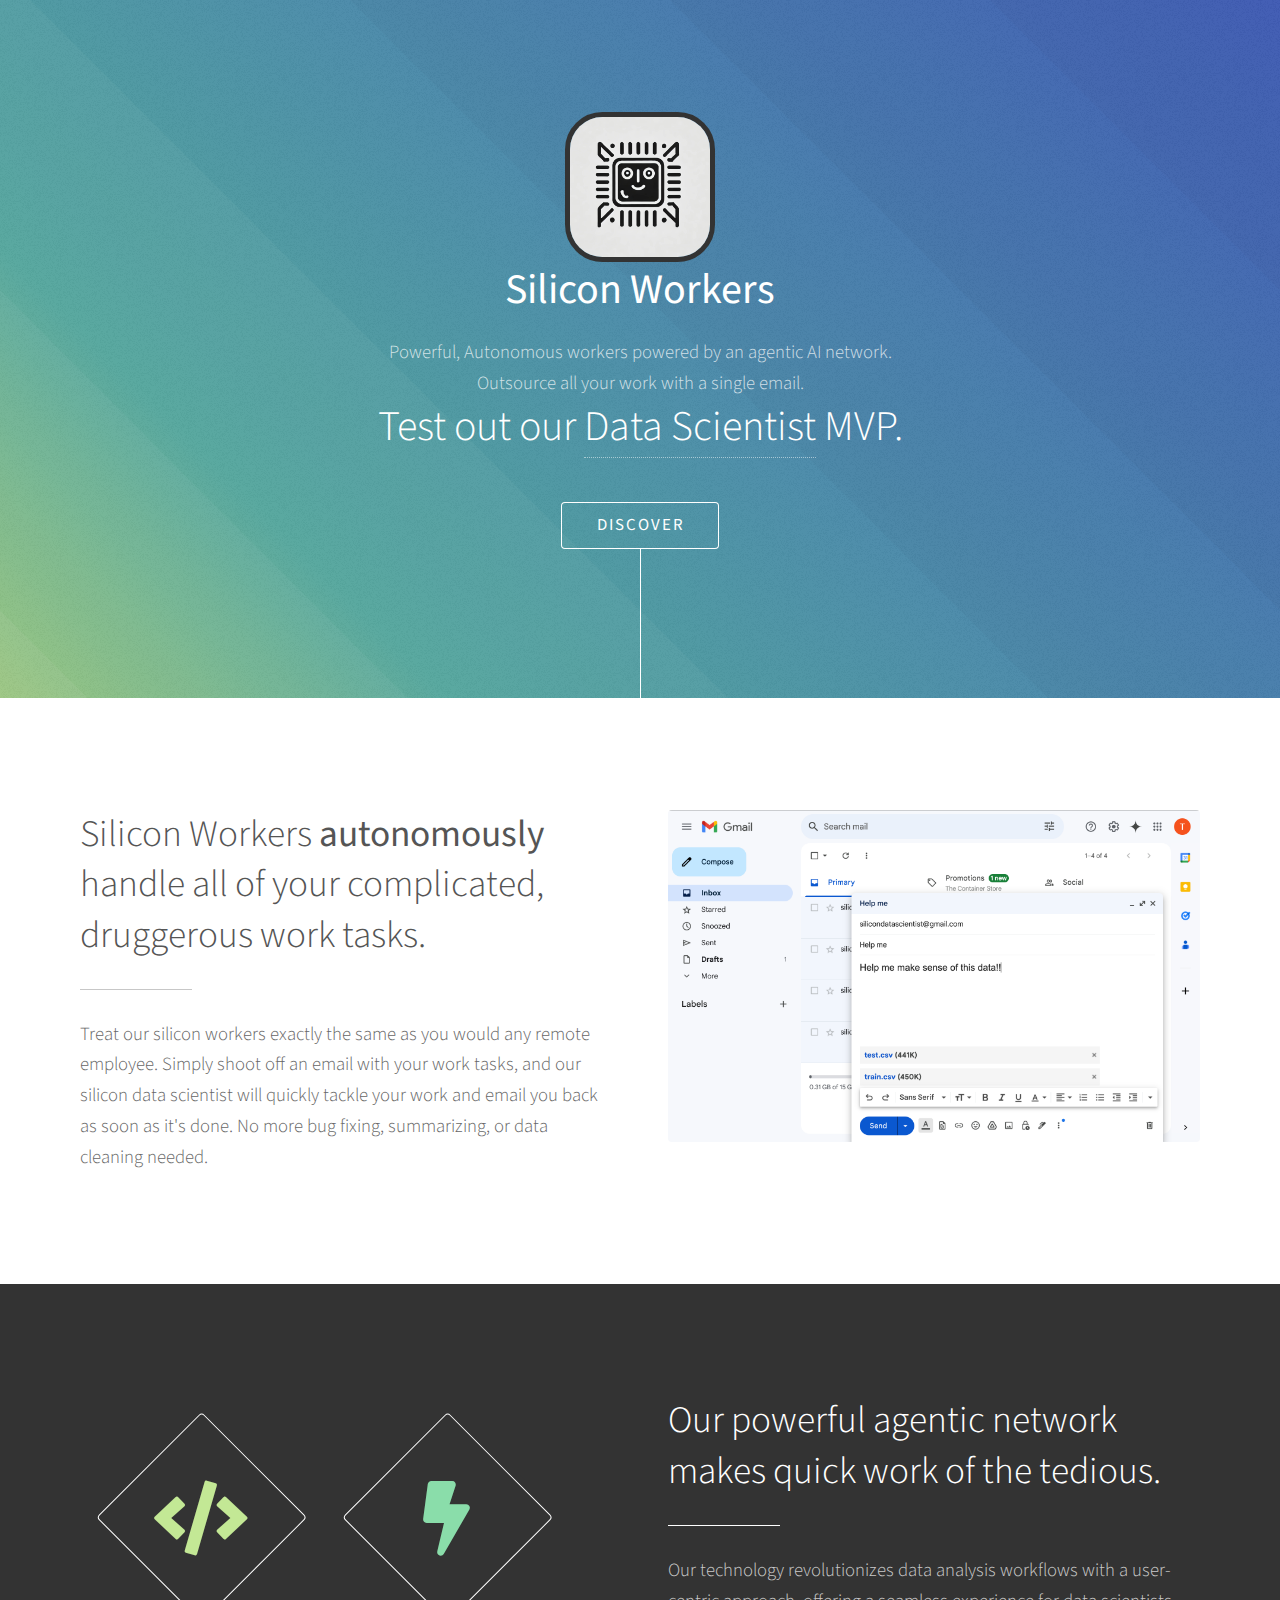
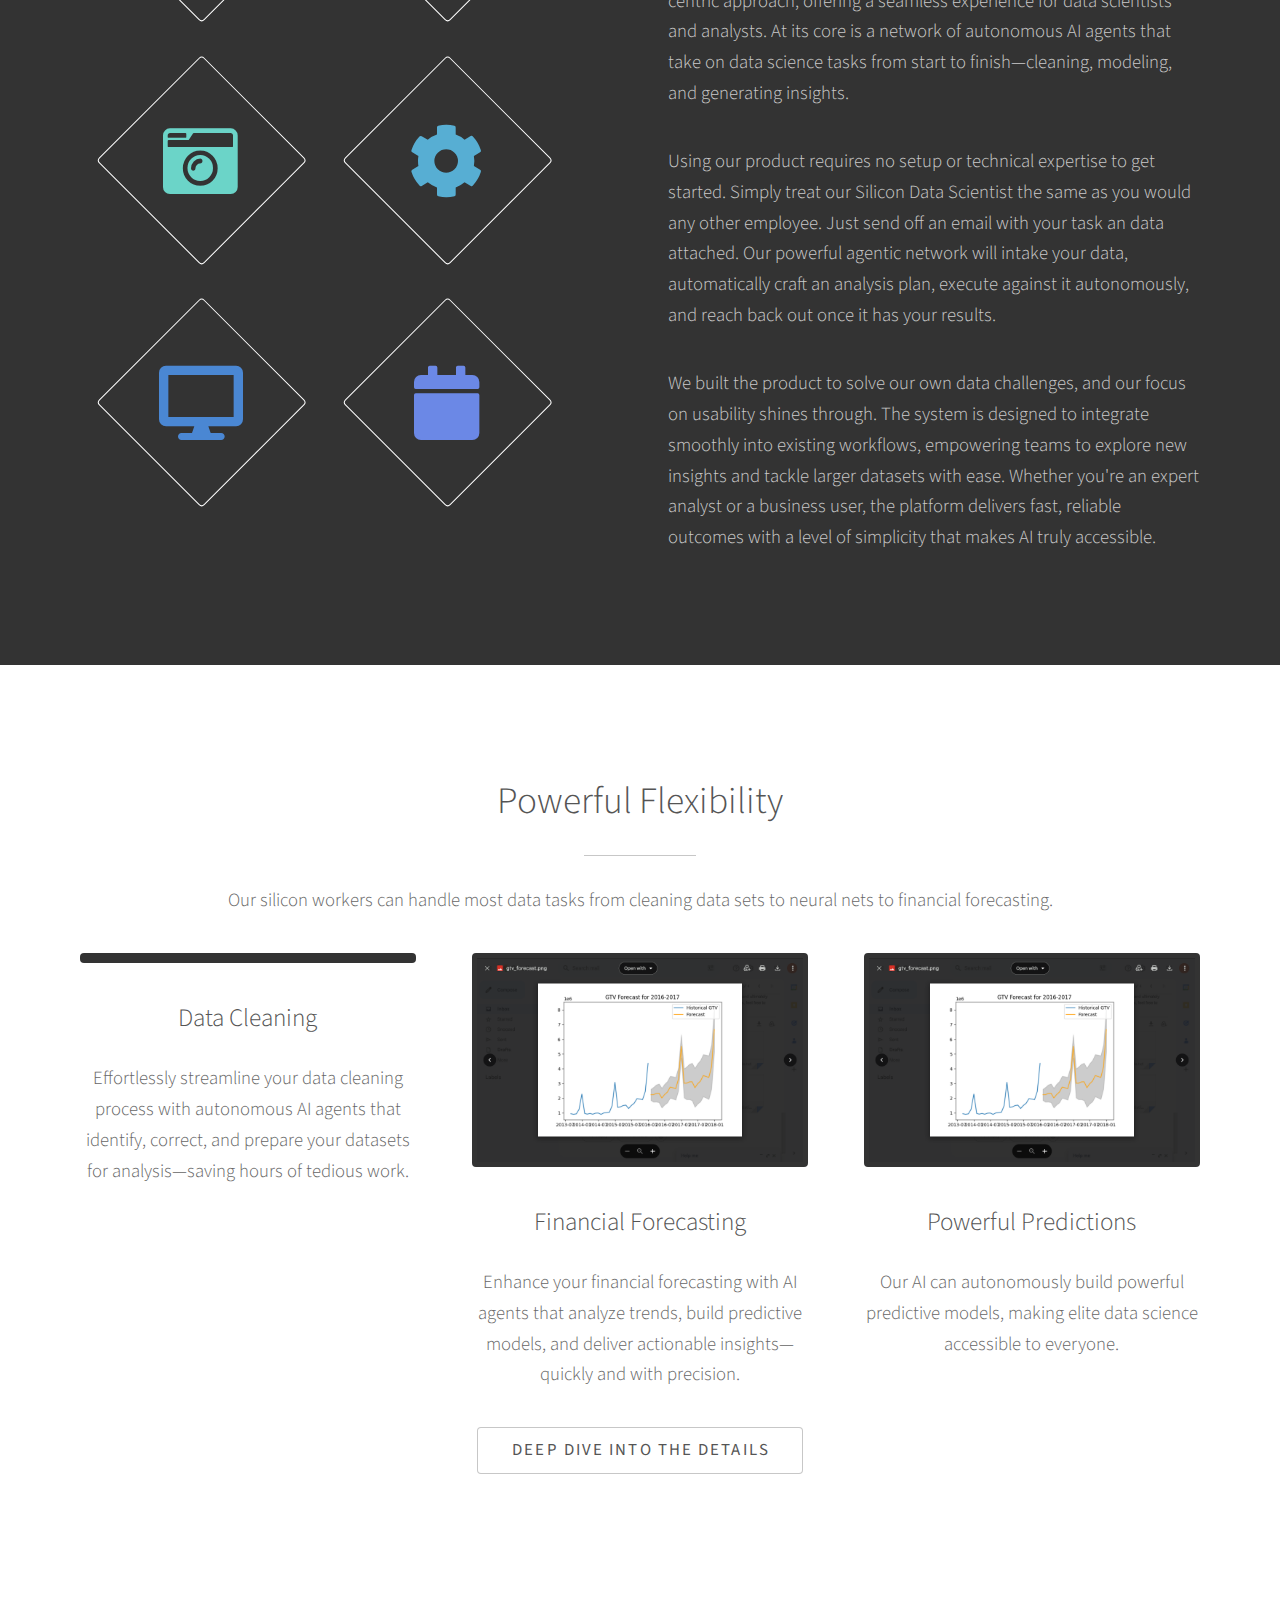
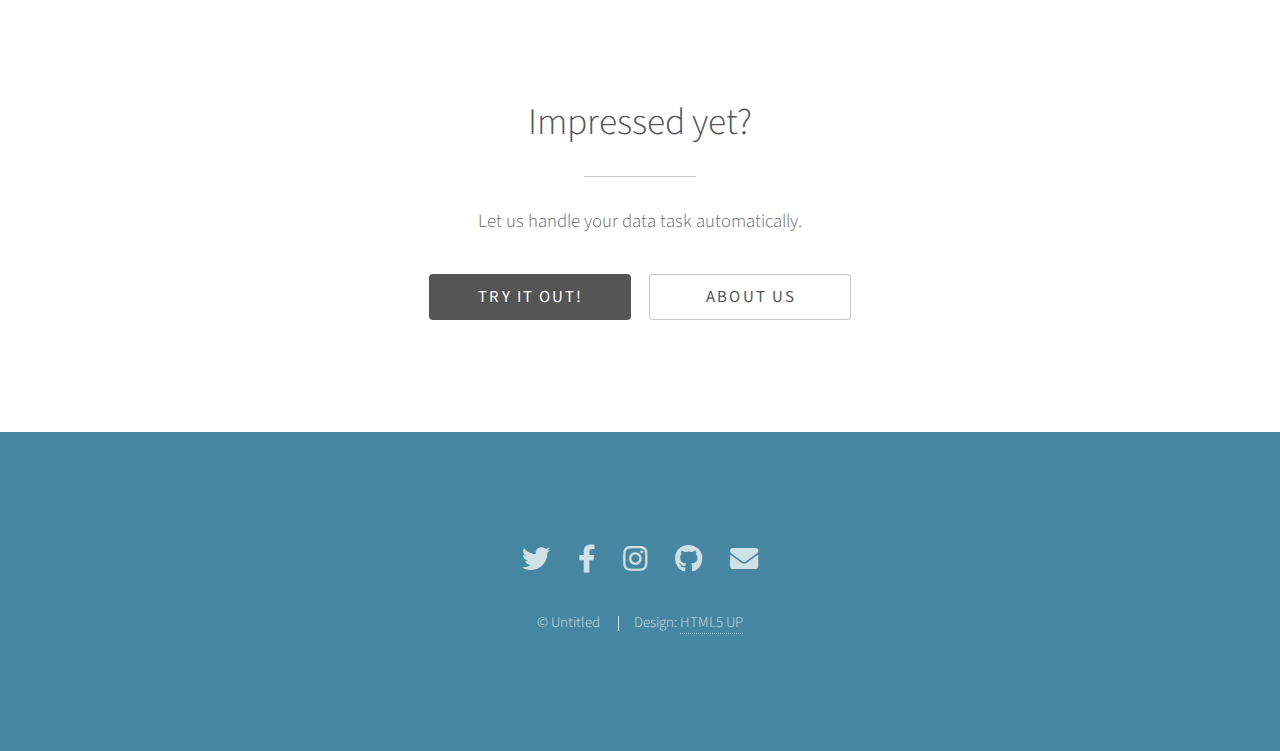
==== index.html @ 419ccebd "Updated Site" ====
<!DOCTYPE html>
<!--
	Photon by HTML5 UP
	html5up.net | @ajlkn
	Free for personal and commercial use under the CCA 3.0 license (html5up.net/license)
-->
<html>
  <head>
    <title>Silicon Workers</title>
    <meta charset="utf-8" />
    <meta
      name="viewport"
      content="width=device-width, initial-scale=1, user-scalable=no"
    />
    <link rel="stylesheet" href="assets/css/main.css" />
    <noscript
      ><link rel="stylesheet" href="assets/css/noscript.css"
    /></noscript>
    <style>
      /* Add a squarcle style */
      .squarcle {
        width: 150px; /* Adjust size as needed */
        height: 150px; /* Ensure it's square */
        border-radius: 25%; /* Creates the squarcle effect */
        border: 5px solid #333; /* Add a border (color and size can be customized) */
        overflow: hidden; /* Ensures the image stays within the rounded corners */
        display: block;
        margin: 0 auto; /* Centers the image */
      }
      .blackborder {
        border-radius: 25%; /* Creates the squarcle effect */
        border: 5px solid #333; /* Add a border (color and size can be customized) */
        overflow: hidden; /* Ensures the image stays within the rounded corners */
        display: block;
        margin: 0 auto; /* Centers the image */
      }
    </style>
  </head>
  <body class="is-preload">
    <!-- Header -->
    <section id="header">
      <div class="inner">
        <img
          src="/images/logo.jpg"
          alt="Silicon Workers Logo"
          class="squarcle"
        />
        <h1><strong>Silicon Workers</strong><br /></h1>
        <p>
          Powerful, Autonomous workers powered by an agentic AI network.<br />
          Outsource all your work with a single email.
        </p>
        <h1>
          Test out our
          <a href="try_it.html">Data Scientist</a>
          MVP.
        </h1>
        <ul class="actions special">
          <li><a href="#one" class="button scrolly">Discover</a></li>
        </ul>
      </div>
    </section>

    <!-- One -->
    <section id="one" class="main style1">
      <div class="container">
        <div class="row gtr-150">
          <div class="col-6 col-12-medium">
            <header class="major">
              <h2>
                Silicon Workers <strong>autonomously</strong><br />
                handle all of your complicated, druggerous work tasks.
              </h2>
            </header>
            <p>
              Treat our silicon workers exactly the same as you would any remote
              employee. Simply shoot off an email with your work tasks, and our
              silicon data scientist will quickly tackle your work and email you
              back as soon as it's done. No more bug fixing, summarizing, or
              data cleaning needed.
            </p>
          </div>
          <div class="col-6 col-12-medium imp-medium">
            <span class="image fit"
              ><img
                src="images/email_example.png"
                alt="An example of an email being sent"
                class="bigsquarcle"
            /></span>
          </div>
        </div>
      </div>
    </section>

    <!-- Two -->
    <section id="two" class="main style2">
      <div class="container">
        <div class="row gtr-150">
          <div class="col-6 col-12-medium">
            <ul class="major-icons">
              <li><span class="icon solid style1 major fa-code"></span></li>
              <li><span class="icon solid style2 major fa-bolt"></span></li>
              <li>
                <span class="icon solid style3 major fa-camera-retro"></span>
              </li>
              <li><span class="icon solid style4 major fa-cog"></span></li>
              <li><span class="icon solid style5 major fa-desktop"></span></li>
              <li><span class="icon solid style6 major fa-calendar"></span></li>
            </ul>
          </div>
          <div class="col-6 col-12-medium">
            <header class="major">
              <h2>
                Our powerful agentic network<br />
                makes quick work of the tedious.
              </h2>
            </header>
            <p>
              Our technology revolutionizes data analysis workflows with a
              user-centric approach, offering a seamless experience for data
              scientists and analysts. At its core is a network of autonomous AI
              agents that take on data science tasks from start to
              finish—cleaning, modeling, and generating insights.
            </p>
            <p>
              Using our product requires no setup or technical expertise to get
              started. Simply treat our Silicon Data Scientist the same as you
              would any other employee. Just send off an email with your task an
              data attached. Our powerful agentic network will intake your data,
              automatically craft an analysis plan, execute against it
              autonomously, and reach back out once it has your results.
            </p>
            <p>
              We built the product to solve our own data challenges, and our
              focus on usability shines through. The system is designed to
              integrate smoothly into existing workflows, empowering teams to
              explore new insights and tackle larger datasets with ease. Whether
              you're an expert analyst or a business user, the platform delivers
              fast, reliable outcomes with a level of simplicity that makes AI
              truly accessible.
            </p>
          </div>
        </div>
      </div>
    </section>

    <!-- Three -->
    <section id="three" class="main style1 special">
      <div class="container">
        <header class="major">
          <h2>Powerful Flexibility</h2>
        </header>
        <p>
          Our silicon workers can handle most data tasks from cleaning data sets
          to neural nets to financial forecasting.
        </p>
        <div class="row gtr-150">
          <div class="col-4 col-12-medium">
            <span class="image fit"
              ><img
                src="images/data_cleaning_email.png"
                alt=""
                class="blackborder"
            /></span>
            <h3>Data Cleaning</h3>
            <p>
              Effortlessly streamline your data cleaning process with autonomous
              AI agents that identify, correct, and prepare your datasets for
              analysis—saving hours of tedious work.
            </p>
          </div>
          <div class="col-4 col-12-medium">
            <span class="image fit"
              ><img src="images/forecasting.png" alt="" class="blackborder"
            /></span>
            <h3>Financial Forecasting</h3>
            <p>
              Enhance your financial forecasting with AI agents that analyze
              trends, build predictive models, and deliver actionable
              insights—quickly and with precision.
            </p>
            <ul class="actions special">
              <li>
                <a href="kaggle_detail.html" class="button"
                  >Deep Dive Into the Details</a
                >
              </li>
            </ul>
          </div>
          <div class="col-4 col-12-medium">
            <span class="image fit"
              ><img src="images/forecasting.png" alt="" class="blackborder"
            /></span>
            <h3>Powerful Predictions</h3>
            <p>
              Our AI can autonomously build powerful predictive models, making
              elite data science accessible to everyone.
            </p>
          </div>
        </div>
      </div>
    </section>

    <!-- Four -->
    <section id="four" class="main style1 special">
      <div class="container">
        <header class="major">
          <h2>Impressed yet?</h2>
        </header>
        <p>Let us handle your data task automatically.</p>
        <ul class="actions special">
          <li>
            <a href="try_it.html" class="button wide primary">Try it out!</a>
          </li>
          <li><a href="#" class="button wide">About Us</a></li>
        </ul>
      </div>
    </section>

    <!-- Five -->
    <!--
			<section id="five" class="main style1">
				<div class="container">
					<header class="major special">
						<h2>Elements</h2>
					</header>

					<section>
						<h4>Text</h4>
						<p>This is <b>bold</b> and this is <strong>strong</strong>. This is <i>italic</i> and this is <em>emphasized</em>.
						This is <sup>superscript</sup> text and this is <sub>subscript</sub> text.
						This is <u>underlined</u> and this is code: <code>for (;;) { ... }</code>. Finally, <a href="#">this is a link</a>.</p>
						<hr />
						<header>
							<h4>Heading with a Subtitle</h4>
							<p>Lorem ipsum dolor sit amet nullam id egestas urna aliquam</p>
						</header>
						<p>Nunc lacinia ante nunc ac lobortis. Interdum adipiscing gravida odio porttitor sem non mi integer non faucibus ornare mi ut ante amet placerat aliquet. Volutpat eu sed ante lacinia sapien lorem accumsan varius montes viverra nibh in adipiscing blandit tempus accumsan.</p>
						<header>
							<h5>Heading with a Subtitle</h5>
							<p>Lorem ipsum dolor sit amet nullam id egestas urna aliquam</p>
						</header>
						<p>Nunc lacinia ante nunc ac lobortis. Interdum adipiscing gravida odio porttitor sem non mi integer non faucibus ornare mi ut ante amet placerat aliquet. Volutpat eu sed ante lacinia sapien lorem accumsan varius montes viverra nibh in adipiscing blandit tempus accumsan.</p>
						<hr />
						<h2>Heading Level 2</h2>
						<h3>Heading Level 3</h3>
						<h4>Heading Level 4</h4>
						<h5>Heading Level 5</h5>
						<h6>Heading Level 6</h6>
						<hr />
						<h5>Blockquote</h5>
						<blockquote>Fringilla nisl. Donec accumsan interdum nisi, quis tincidunt felis sagittis eget tempus euismod. Vestibulum ante ipsum primis in faucibus vestibulum. Blandit adipiscing eu felis iaculis volutpat ac adipiscing accumsan faucibus. Vestibulum ante ipsum primis in faucibus lorem ipsum dolor sit amet nullam adipiscing eu felis.</blockquote>
						<h5>Preformatted</h5>
						<pre><code>i = 0;

while (!deck.isInOrder()) {
print 'Iteration ' + i;
deck.shuffle();
i++;
}

print 'It took ' + i + ' iterations to sort the deck.';</code></pre>
					</section>

					<section>
						<h4>Lists</h4>
						<div class="row">
							<div class="col-6 col-12-medium">
								<h5>Unordered</h5>
								<ul>
									<li>Dolor pulvinar etiam.</li>
									<li>Sagittis adipiscing.</li>
									<li>Felis enim feugiat.</li>
								</ul>
								<h5>Alternate</h5>
								<ul class="alt">
									<li>Dolor pulvinar etiam.</li>
									<li>Sagittis adipiscing.</li>
									<li>Felis enim feugiat.</li>
								</ul>
							</div>
							<div class="col-6 col-12-medium">
								<h5>Ordered</h5>
								<ol>
									<li>Dolor pulvinar etiam.</li>
									<li>Etiam vel felis viverra.</li>
									<li>Felis enim feugiat.</li>
									<li>Dolor pulvinar etiam.</li>
									<li>Etiam vel felis lorem.</li>
									<li>Felis enim et feugiat.</li>
								</ol>
								<h5>Icons</h5>
								<ul class="icons">
									<li><a href="#" class="icon brands fa-twitter"><span class="label">Twitter</span></a></li>
									<li><a href="#" class="icon brands fa-facebook-f"><span class="label">Facebook</span></a></li>
									<li><a href="#" class="icon brands fa-instagram"><span class="label">Instagram</span></a></li>
									<li><a href="#" class="icon brands fa-github"><span class="label">Github</span></a></li>
								</ul>
							</div>
						</div>
						<h5>Actions</h5>
						<div class="row">
							<div class="col-6 col-12-medium">
								<ul class="actions">
									<li><a href="#" class="button primary">Default</a></li>
									<li><a href="#" class="button">Default</a></li>
								</ul>
								<ul class="actions small">
									<li><a href="#" class="button primary small">Small</a></li>
									<li><a href="#" class="button small">Small</a></li>
								</ul>
								<ul class="actions stacked">
									<li><a href="#" class="button primary">Default</a></li>
									<li><a href="#" class="button">Default</a></li>
								</ul>
								<ul class="actions stacked">
									<li><a href="#" class="button primary small">Small</a></li>
									<li><a href="#" class="button small">Small</a></li>
								</ul>
							</div>
							<div class="col-6 col-12-medium">
								<ul class="actions stacked">
									<li><a href="#" class="button primary fit">Default</a></li>
									<li><a href="#" class="button fit">Default</a></li>
								</ul>
								<ul class="actions stacked">
									<li><a href="#" class="button primary small fit">Small</a></li>
									<li><a href="#" class="button small fit">Small</a></li>
								</ul>
							</div>
						</div>
					</section>

					<section>
						<h4>Table</h4>
						<h5>Default</h5>
						<div class="table-wrapper">
							<table>
								<thead>
									<tr>
										<th>Name</th>
										<th>Description</th>
										<th>Price</th>
									</tr>
								</thead>
								<tbody>
									<tr>
										<td>Item One</td>
										<td>Ante turpis integer aliquet porttitor.</td>
										<td>29.99</td>
									</tr>
									<tr>
										<td>Item Two</td>
										<td>Vis ac commodo adipiscing arcu aliquet.</td>
										<td>19.99</td>
									</tr>
									<tr>
										<td>Item Three</td>
										<td> Morbi faucibus arcu accumsan lorem.</td>
										<td>29.99</td>
									</tr>
									<tr>
										<td>Item Four</td>
										<td>Vitae integer tempus condimentum.</td>
										<td>19.99</td>
									</tr>
									<tr>
										<td>Item Five</td>
										<td>Ante turpis integer aliquet porttitor.</td>
										<td>29.99</td>
									</tr>
								</tbody>
								<tfoot>
									<tr>
										<td colspan="2"></td>
										<td>100.00</td>
									</tr>
								</tfoot>
							</table>
						</div>

						<h5>Alternate</h5>
						<div class="table-wrapper">
							<table class="alt">
								<thead>
									<tr>
										<th>Name</th>
										<th>Description</th>
										<th>Price</th>
									</tr>
								</thead>
								<tbody>
									<tr>
										<td>Item One</td>
										<td>Ante turpis integer aliquet porttitor.</td>
										<td>29.99</td>
									</tr>
									<tr>
										<td>Item Two</td>
										<td>Vis ac commodo adipiscing arcu aliquet.</td>
										<td>19.99</td>
									</tr>
									<tr>
										<td>Item Three</td>
										<td> Morbi faucibus arcu accumsan lorem.</td>
										<td>29.99</td>
									</tr>
									<tr>
										<td>Item Four</td>
										<td>Vitae integer tempus condimentum.</td>
										<td>19.99</td>
									</tr>
									<tr>
										<td>Item Five</td>
										<td>Ante turpis integer aliquet porttitor.</td>
										<td>29.99</td>
									</tr>
								</tbody>
								<tfoot>
									<tr>
										<td colspan="2"></td>
										<td>100.00</td>
									</tr>
								</tfoot>
							</table>
						</div>
					</section>

					<section>
						<h4>Buttons</h4>
						<ul class="actions">
							<li><a href="#" class="button primary">Primary</a></li>
							<li><a href="#" class="button">Default</a></li>
						</ul>
						<ul class="actions">
							<li><a href="#" class="button large">Large</a></li>
							<li><a href="#" class="button">Default</a></li>
							<li><a href="#" class="button small">Small</a></li>
						</ul>
						<ul class="actions fit">
							<li><a href="#" class="button fit">Fit</a></li>
							<li><a href="#" class="button primary fit">Fit</a></li>
							<li><a href="#" class="button fit">Fit</a></li>
						</ul>
						<ul class="actions fit small">
							<li><a href="#" class="button primary fit small">Fit + Small</a></li>
							<li><a href="#" class="button fit small">Fit + Small</a></li>
							<li><a href="#" class="button primary fit small">Fit + Small</a></li>
						</ul>
						<ul class="actions">
							<li><a href="#" class="button primary icon solid fa-download">Icon</a></li>
							<li><a href="#" class="button icon solid fa-download">Icon</a></li>
						</ul>
						<ul class="actions">
							<li><span class="button primary disabled">Disabled</span></li>
							<li><span class="button disabled">Disabled</span></li>
						</ul>
					</section>

					<section>
						<h4>Form</h4>
						<form method="post" action="#">
							<div class="row gtr-uniform gtr-50">
								<div class="col-6 col-12-xsmall">
									<input type="text" name="demo-name" id="demo-name" value="" placeholder="Name" />
								</div>
								<div class="col-6 col-12-xsmall">
									<input type="email" name="demo-email" id="demo-email" value="" placeholder="Email" />
								</div>
								<div class="col-12">
									<select name="demo-category" id="demo-category">
										<option value="">- Category -</option>
										<option value="1">Manufacturing</option>
										<option value="1">Shipping</option>
										<option value="1">Administration</option>
										<option value="1">Human Resources</option>
									</select>
								</div>
								<div class="col-4 col-12-small">
									<input type="radio" id="demo-priority-low" name="demo-priority" checked>
									<label for="demo-priority-low">Low</label>
								</div>
								<div class="col-4 col-12-small">
									<input type="radio" id="demo-priority-normal" name="demo-priority">
									<label for="demo-priority-normal">Normal</label>
								</div>
								<div class="col-4 col-12-small">
									<input type="radio" id="demo-priority-high" name="demo-priority">
									<label for="demo-priority-high">High</label>
								</div>
								<div class="col-6 col-12-small">
									<input type="checkbox" id="demo-copy" name="demo-copy">
									<label for="demo-copy">Email me a copy</label>
								</div>
								<div class="col-6 col-12-small">
									<input type="checkbox" id="demo-human" name="demo-human" checked>
									<label for="demo-human">Not a robot</label>
								</div>
								<div class="col-12">
									<textarea name="demo-message" id="demo-message" placeholder="Enter your message" rows="6"></textarea>
								</div>
								<div class="col-12">
									<ul class="actions">
										<li><input type="submit" value="Send Message" class="primary" /></li>
										<li><input type="reset" value="Reset" /></li>
									</ul>
								</div>
							</div>
						</form>
					</section>

					<section>
						<h4>Image</h4>
						<h5>Fit</h5>
						<div class="box alt">
							<div class="row gtr-uniform gtr-50">
								<div class="col-12"><span class="image fit"><img src="images/pic06.jpg" alt="" /></span></div>
								<div class="col-4"><span class="image fit"><img src="images/pic02.jpg" alt="" /></span></div>
								<div class="col-4"><span class="image fit"><img src="images/pic03.jpg" alt="" /></span></div>
								<div class="col-4"><span class="image fit"><img src="images/pic04.jpg" alt="" /></span></div>
								<div class="col-4"><span class="image fit"><img src="images/pic03.jpg" alt="" /></span></div>
								<div class="col-4"><span class="image fit"><img src="images/pic04.jpg" alt="" /></span></div>
								<div class="col-4"><span class="image fit"><img src="images/pic02.jpg" alt="" /></span></div>
								<div class="col-4"><span class="image fit"><img src="images/pic04.jpg" alt="" /></span></div>
								<div class="col-4"><span class="image fit"><img src="images/pic02.jpg" alt="" /></span></div>
								<div class="col-4"><span class="image fit"><img src="images/pic03.jpg" alt="" /></span></div>
							</div>
						</div>
						<h5>Left &amp; Right</h5>
						<p><span class="image left"><img src="images/pic05.jpg" alt="" /></span>Fringilla nisl. Donec accumsan interdum nisi, quis tincidunt felis sagittis eget. tempus euismod. Vestibulum ante ipsum primis in faucibus vestibulum. Blandit adipiscing eu felis iaculis volutpat ac adipiscing accumsan eu faucibus. Integer ac pellentesque praesent tincidunt felis sagittis eget. tempus euismod. Vestibulum ante ipsum primis in faucibus vestibulum. Blandit adipiscing eu felis iaculis volutpat ac adipiscing accumsan eu faucibus. Integer ac pellentesque praesent. Donec accumsan interdum nisi, quis tincidunt felis sagittis eget. tempus euismod. Vestibulum ante ipsum primis in faucibus vestibulum. Blandit adipiscing eu felis iaculis volutpat ac adipiscing accumsan eu faucibus. Integer ac pellentesque praesent tincidunt felis sagittis eget. tempus euismod. Vestibulum ante ipsum primis in faucibus vestibulum. Blandit adipiscing eu felis iaculis volutpat ac adipiscing accumsan eu faucibus. Integer ac pellentesque praesent. Blandit adipiscing eu felis iaculis volutpat ac adipiscing accumsan eu faucibus. Integer ac pellentesque praesent tincidunt felis sagittis eget. tempus euismod. Vestibulum ante ipsum primis in faucibus vestibulum. Blandit adipiscing eu felis iaculis volutpat ac adipiscing accumsan eu faucibus. Integer ac pellentesque praesent.</p>
						<p><span class="image right"><img src="images/pic05.jpg" alt="" /></span>Fringilla nisl. Donec accumsan interdum nisi, quis tincidunt felis sagittis eget. tempus euismod. Vestibulum ante ipsum primis in faucibus vestibulum. Blandit adipiscing eu felis iaculis volutpat ac adipiscing accumsan eu faucibus. Integer ac pellentesque praesent tincidunt felis sagittis eget. tempus euismod. Vestibulum ante ipsum primis in faucibus vestibulum. Blandit adipiscing eu felis iaculis volutpat ac adipiscing accumsan eu faucibus. Integer ac pellentesque praesent. Donec accumsan interdum nisi, quis tincidunt felis sagittis eget. tempus euismod. Vestibulum ante ipsum primis in faucibus vestibulum. Blandit adipiscing eu felis iaculis volutpat ac adipiscing accumsan eu faucibus. Integer ac pellentesque praesent tincidunt felis sagittis eget. tempus euismod. Vestibulum ante ipsum primis in faucibus vestibulum. Blandit adipiscing eu felis iaculis volutpat ac adipiscing accumsan eu faucibus. Integer ac pellentesque praesent. Blandit adipiscing eu felis iaculis volutpat ac adipiscing accumsan eu faucibus. Integer ac pellentesque praesent tincidunt felis sagittis eget. tempus euismod. Vestibulum ante ipsum primis in faucibus vestibulum. Blandit adipiscing eu felis iaculis volutpat ac adipiscing accumsan eu faucibus. Integer ac pellentesque praesent.</p>
					</section>

				</div>
			</section>
		-->

    <!-- Footer -->
    <section id="footer">
      <ul class="icons">
        <li>
          <a href="#" class="icon brands alt fa-twitter"
            ><span class="label">Twitter</span></a
          >
        </li>
        <li>
          <a href="#" class="icon brands alt fa-facebook-f"
            ><span class="label">Facebook</span></a
          >
        </li>
        <li>
          <a href="#" class="icon brands alt fa-instagram"
            ><span class="label">Instagram</span></a
          >
        </li>
        <li>
          <a href="#" class="icon brands alt fa-github"
            ><span class="label">GitHub</span></a
          >
        </li>
        <li>
          <a href="#" class="icon solid alt fa-envelope"
            ><span class="label">Email</span></a
          >
        </li>
      </ul>
      <ul class="copyright">
        <li>&copy; Untitled</li>
        <li>Design: <a href="http://html5up.net">HTML5 UP</a></li>
      </ul>
    </section>

    <!-- Scripts -->
    <script src="assets/js/jquery.min.js"></script>
    <script src="assets/js/jquery.scrolly.min.js"></script>
    <script src="assets/js/browser.min.js"></script>
    <script src="assets/js/breakpoints.min.js"></script>
    <script src="assets/js/util.js"></script>
    <script src="assets/js/main.js"></script>
  </body>
</html>
---- assets/css/main.css ----
@import url("fontawesome-all.min.css");
@import url("https://fonts.googleapis.com/css?family=Source+Sans+Pro:300,300italic,400,400italic");

/*
	Photon by HTML5 UP
	html5up.net | @ajlkn
	Free for personal and commercial use under the CCA 3.0 license (html5up.net/license)
*/

html,
body,
div,
span,
applet,
object,
iframe,
h1,
h2,
h3,
h4,
h5,
h6,
p,
blockquote,
pre,
a,
abbr,
acronym,
address,
big,
cite,
code,
del,
dfn,
em,
img,
ins,
kbd,
q,
s,
samp,
small,
strike,
strong,
sub,
sup,
tt,
var,
b,
u,
i,
center,
dl,
dt,
dd,
ol,
ul,
li,
fieldset,
form,
label,
legend,
table,
caption,
tbody,
tfoot,
thead,
tr,
th,
td,
article,
aside,
canvas,
details,
embed,
figure,
figcaption,
footer,
header,
hgroup,
menu,
nav,
output,
ruby,
section,
summary,
time,
mark,
audio,
video {
  margin: 0;
  padding: 0;
  border: 0;
  font-size: 100%;
  font: inherit;
  vertical-align: baseline;
}

article,
aside,
details,
figcaption,
figure,
footer,
header,
hgroup,
menu,
nav,
section {
  display: block;
}

body {
  line-height: 1;
}

ol,
ul {
  list-style: none;
}

blockquote,
q {
  quotes: none;
}

blockquote:before,
blockquote:after,
q:before,
q:after {
  content: "";
  content: none;
}

table {
  border-collapse: collapse;
  border-spacing: 0;
}

body {
  -webkit-text-size-adjust: none;
}

mark {
  background-color: transparent;
  color: inherit;
}

input::-moz-focus-inner {
  border: 0;
  padding: 0;
}

input,
select,
textarea {
  -moz-appearance: none;
  -webkit-appearance: none;
  -ms-appearance: none;
  appearance: none;
}

/* Basic */

html {
  box-sizing: border-box;
}

*,
*:before,
*:after {
  box-sizing: inherit;
}

body {
  background: #fff;
}

body.is-preload *,
body.is-preload *:before,
body.is-preload *:after {
  -moz-animation: none !important;
  -webkit-animation: none !important;
  -ms-animation: none !important;
  animation: none !important;
  -moz-transition: none !important;
  -webkit-transition: none !important;
  -ms-transition: none !important;
  transition: none !important;
}

body,
input,
select,
textarea {
  color: #666;
  font-family: "Source Sans Pro", Helvetica, sans-serif;
  font-size: 16pt;
  font-weight: 300;
  line-height: 1.65em;
}

a {
  -moz-transition: color 0.2s ease-in-out, border-color 0.2s ease-in-out;
  -webkit-transition: color 0.2s ease-in-out, border-color 0.2s ease-in-out;
  -ms-transition: color 0.2s ease-in-out, border-color 0.2s ease-in-out;
  transition: color 0.2s ease-in-out, border-color 0.2s ease-in-out;
  border-bottom: dotted 1px #666;
  color: inherit;
  text-decoration: none;
}

a:hover {
  border-bottom-color: transparent !important;
  color: #6bd4c8;
}

strong,
b {
  color: #555;
  font-weight: 400;
}

em,
i {
  font-style: italic;
}

p {
  margin: 0 0 2em 0;
}

h1,
h2,
h3,
h4,
h5,
h6 {
  color: #555;
  line-height: 1em;
  margin: 0 0 1em 0;
}

h1 a,
h2 a,
h3 a,
h4 a,
h5 a,
h6 a {
  color: inherit;
  text-decoration: none;
}

h1 {
  font-size: 2.25em;
  line-height: 1.35em;
}

h2 {
  font-size: 2em;
  line-height: 1.35em;
}

h3 {
  font-size: 1.35em;
  line-height: 1.5em;
}

h4 {
  font-size: 1.25em;
  line-height: 1.5em;
}

h5 {
  font-size: 0.9em;
  line-height: 1.5em;
}

h6 {
  font-size: 0.7em;
  line-height: 1.5em;
}

sub {
  font-size: 0.8em;
  position: relative;
  top: 0.5em;
}

sup {
  font-size: 0.8em;
  position: relative;
  top: -0.5em;
}

hr {
  border: 0;
  border-bottom: solid 1px rgba(144, 144, 144, 0.5);
  margin: 2em 0;
}

hr.major {
  margin: 3em 0;
}

blockquote {
  border-left: solid 4px rgba(144, 144, 144, 0.5);
  font-style: italic;
  margin: 0 0 2em 0;
  padding: 0.5em 0 0.5em 2em;
}

code {
  background: rgba(144, 144, 144, 0.075);
  border-radius: 4px;
  border: solid 1px rgba(144, 144, 144, 0.5);
  font-family: "Courier New", monospace;
  font-size: 0.9em;
  margin: 0 0.25em;
  padding: 0.25em 0.65em;
}

pre {
  -webkit-overflow-scrolling: touch;
  font-family: "Courier New", monospace;
  font-size: 0.9em;
  margin: 0 0 2em 0;
}

pre code {
  display: block;
  line-height: 1.75em;
  padding: 1em 1.5em;
  overflow-x: auto;
}

.align-left {
  text-align: left;
}

.align-center {
  text-align: center;
}

.align-right {
  text-align: right;
}

/* Container */

.container {
  margin: 0 auto;
  max-width: calc(100% - 4em);
  width: 60em;
}

.container.xsmall {
  width: 15em;
}

.container.small {
  width: 30em;
}

.container.medium {
  width: 45em;
}

.container.large {
  width: 75em;
}

.container.xlarge {
  width: 90em;
}

.container.max {
  width: 100%;
}

@media screen and (max-width: 980px) {
  .container {
    max-width: 100% !important;
    width: 100% !important;
  }
}

@media screen and (max-width: 480px) {
  .container {
    max-width: calc(100% - 3em);
  }
}

/* Row */

.row {
  display: flex;
  flex-wrap: wrap;
  box-sizing: border-box;
  align-items: stretch;
}

.row > * {
  box-sizing: border-box;
}

.row.gtr-uniform > * > :last-child {
  margin-bottom: 0;
}

.row.aln-left {
  justify-content: flex-start;
}

.row.aln-center {
  justify-content: center;
}

.row.aln-right {
  justify-content: flex-end;
}

.row.aln-top {
  align-items: flex-start;
}

.row.aln-middle {
  align-items: center;
}

.row.aln-bottom {
  align-items: flex-end;
}

.row > .imp {
  order: -1;
}

.row > .col-1 {
  width: 8.33333%;
}

.row > .off-1 {
  margin-left: 8.33333%;
}

.row > .col-2 {
  width: 16.66667%;
}

.row > .off-2 {
  margin-left: 16.66667%;
}

.row > .col-3 {
  width: 25%;
}

.row > .off-3 {
  margin-left: 25%;
}

.row > .col-4 {
  width: 33.33333%;
}

.row > .off-4 {
  margin-left: 33.33333%;
}

.row > .col-5 {
  width: 41.66667%;
}

.row > .off-5 {
  margin-left: 41.66667%;
}

.row > .col-6 {
  width: 50%;
}

.row > .off-6 {
  margin-left: 50%;
}

.row > .col-7 {
  width: 58.33333%;
}

.row > .off-7 {
  margin-left: 58.33333%;
}

.row > .col-8 {
  width: 66.66667%;
}

.row > .off-8 {
  margin-left: 66.66667%;
}

.row > .col-9 {
  width: 75%;
}

.row > .off-9 {
  margin-left: 75%;
}

.row > .col-10 {
  width: 83.33333%;
}

.row > .off-10 {
  margin-left: 83.33333%;
}

.row > .col-11 {
  width: 91.66667%;
}

.row > .off-11 {
  margin-left: 91.66667%;
}

.row > .col-12 {
  width: 100%;
}

.row > .off-12 {
  margin-left: 100%;
}

.row.gtr-0 {
  margin-top: 0;
  margin-left: 0em;
}

.row.gtr-0 > * {
  padding: 0 0 0 0em;
}

.row.gtr-0.gtr-uniform {
  margin-top: 0em;
}

.row.gtr-0.gtr-uniform > * {
  padding-top: 0em;
}

.row.gtr-25 {
  margin-top: 0;
  margin-left: -0.5em;
}

.row.gtr-25 > * {
  padding: 0 0 0 0.5em;
}

.row.gtr-25.gtr-uniform {
  margin-top: -0.5em;
}

.row.gtr-25.gtr-uniform > * {
  padding-top: 0.5em;
}

.row.gtr-50 {
  margin-top: 0;
  margin-left: -1em;
}

.row.gtr-50 > * {
  padding: 0 0 0 1em;
}

.row.gtr-50.gtr-uniform {
  margin-top: -1em;
}

.row.gtr-50.gtr-uniform > * {
  padding-top: 1em;
}

.row {
  margin-top: 0;
  margin-left: -2em;
}

.row > * {
  padding: 0 0 0 2em;
}

.row.gtr-uniform {
  margin-top: -2em;
}

.row.gtr-uniform > * {
  padding-top: 2em;
}

.row.gtr-150 {
  margin-top: 0;
  margin-left: -3em;
}

.row.gtr-150 > * {
  padding: 0 0 0 3em;
}

.row.gtr-150.gtr-uniform {
  margin-top: -3em;
}

.row.gtr-150.gtr-uniform > * {
  padding-top: 3em;
}

.row.gtr-200 {
  margin-top: 0;
  margin-left: -4em;
}

.row.gtr-200 > * {
  padding: 0 0 0 4em;
}

.row.gtr-200.gtr-uniform {
  margin-top: -4em;
}

.row.gtr-200.gtr-uniform > * {
  padding-top: 4em;
}

@media screen and (max-width: 1680px) {
  .row {
    display: flex;
    flex-wrap: wrap;
    box-sizing: border-box;
    align-items: stretch;
  }

  .row > * {
    box-sizing: border-box;
  }

  .row.gtr-uniform > * > :last-child {
    margin-bottom: 0;
  }

  .row.aln-left {
    justify-content: flex-start;
  }

  .row.aln-center {
    justify-content: center;
  }

  .row.aln-right {
    justify-content: flex-end;
  }

  .row.aln-top {
    align-items: flex-start;
  }

  .row.aln-middle {
    align-items: center;
  }

  .row.aln-bottom {
    align-items: flex-end;
  }

  .row > .imp-xlarge {
    order: -1;
  }

  .row > .col-1-xlarge {
    width: 8.33333%;
  }

  .row > .off-1-xlarge {
    margin-left: 8.33333%;
  }

  .row > .col-2-xlarge {
    width: 16.66667%;
  }

  .row > .off-2-xlarge {
    margin-left: 16.66667%;
  }

  .row > .col-3-xlarge {
    width: 25%;
  }

  .row > .off-3-xlarge {
    margin-left: 25%;
  }

  .row > .col-4-xlarge {
    width: 33.33333%;
  }

  .row > .off-4-xlarge {
    margin-left: 33.33333%;
  }

  .row > .col-5-xlarge {
    width: 41.66667%;
  }

  .row > .off-5-xlarge {
    margin-left: 41.66667%;
  }

  .row > .col-6-xlarge {
    width: 50%;
  }

  .row > .off-6-xlarge {
    margin-left: 50%;
  }

  .row > .col-7-xlarge {
    width: 58.33333%;
  }

  .row > .off-7-xlarge {
    margin-left: 58.33333%;
  }

  .row > .col-8-xlarge {
    width: 66.66667%;
  }

  .row > .off-8-xlarge {
    margin-left: 66.66667%;
  }

  .row > .col-9-xlarge {
    width: 75%;
  }

  .row > .off-9-xlarge {
    margin-left: 75%;
  }

  .row > .col-10-xlarge {
    width: 83.33333%;
  }

  .row > .off-10-xlarge {
    margin-left: 83.33333%;
  }

  .row > .col-11-xlarge {
    width: 91.66667%;
  }

  .row > .off-11-xlarge {
    margin-left: 91.66667%;
  }

  .row > .col-12-xlarge {
    width: 100%;
  }

  .row > .off-12-xlarge {
    margin-left: 100%;
  }

  .row.gtr-0 {
    margin-top: 0;
    margin-left: 0em;
  }

  .row.gtr-0 > * {
    padding: 0 0 0 0em;
  }

  .row.gtr-0.gtr-uniform {
    margin-top: 0em;
  }

  .row.gtr-0.gtr-uniform > * {
    padding-top: 0em;
  }

  .row.gtr-25 {
    margin-top: 0;
    margin-left: -0.5em;
  }

  .row.gtr-25 > * {
    padding: 0 0 0 0.5em;
  }

  .row.gtr-25.gtr-uniform {
    margin-top: -0.5em;
  }

  .row.gtr-25.gtr-uniform > * {
    padding-top: 0.5em;
  }

  .row.gtr-50 {
    margin-top: 0;
    margin-left: -1em;
  }

  .row.gtr-50 > * {
    padding: 0 0 0 1em;
  }

  .row.gtr-50.gtr-uniform {
    margin-top: -1em;
  }

  .row.gtr-50.gtr-uniform > * {
    padding-top: 1em;
  }

  .row {
    margin-top: 0;
    margin-left: -2em;
  }

  .row > * {
    padding: 0 0 0 2em;
  }

  .row.gtr-uniform {
    margin-top: -2em;
  }

  .row.gtr-uniform > * {
    padding-top: 2em;
  }

  .row.gtr-150 {
    margin-top: 0;
    margin-left: -3em;
  }

  .row.gtr-150 > * {
    padding: 0 0 0 3em;
  }

  .row.gtr-150.gtr-uniform {
    margin-top: -3em;
  }

  .row.gtr-150.gtr-uniform > * {
    padding-top: 3em;
  }

  .row.gtr-200 {
    margin-top: 0;
    margin-left: -4em;
  }

  .row.gtr-200 > * {
    padding: 0 0 0 4em;
  }

  .row.gtr-200.gtr-uniform {
    margin-top: -4em;
  }

  .row.gtr-200.gtr-uniform > * {
    padding-top: 4em;
  }
}

@media screen and (max-width: 1140px) {
  .row {
    display: flex;
    flex-wrap: wrap;
    box-sizing: border-box;
    align-items: stretch;
  }

  .row > * {
    box-sizing: border-box;
  }

  .row.gtr-uniform > * > :last-child {
    margin-bottom: 0;
  }

  .row.aln-left {
    justify-content: flex-start;
  }

  .row.aln-center {
    justify-content: center;
  }

  .row.aln-right {
    justify-content: flex-end;
  }

  .row.aln-top {
    align-items: flex-start;
  }

  .row.aln-middle {
    align-items: center;
  }

  .row.aln-bottom {
    align-items: flex-end;
  }

  .row > .imp-large {
    order: -1;
  }

  .row > .col-1-large {
    width: 8.33333%;
  }

  .row > .off-1-large {
    margin-left: 8.33333%;
  }

  .row > .col-2-large {
    width: 16.66667%;
  }

  .row > .off-2-large {
    margin-left: 16.66667%;
  }

  .row > .col-3-large {
    width: 25%;
  }

  .row > .off-3-large {
    margin-left: 25%;
  }

  .row > .col-4-large {
    width: 33.33333%;
  }

  .row > .off-4-large {
    margin-left: 33.33333%;
  }

  .row > .col-5-large {
    width: 41.66667%;
  }

  .row > .off-5-large {
    margin-left: 41.66667%;
  }

  .row > .col-6-large {
    width: 50%;
  }

  .row > .off-6-large {
    margin-left: 50%;
  }

  .row > .col-7-large {
    width: 58.33333%;
  }

  .row > .off-7-large {
    margin-left: 58.33333%;
  }

  .row > .col-8-large {
    width: 66.66667%;
  }

  .row > .off-8-large {
    margin-left: 66.66667%;
  }

  .row > .col-9-large {
    width: 75%;
  }

  .row > .off-9-large {
    margin-left: 75%;
  }

  .row > .col-10-large {
    width: 83.33333%;
  }

  .row > .off-10-large {
    margin-left: 83.33333%;
  }

  .row > .col-11-large {
    width: 91.66667%;
  }

  .row > .off-11-large {
    margin-left: 91.66667%;
  }

  .row > .col-12-large {
    width: 100%;
  }

  .row > .off-12-large {
    margin-left: 100%;
  }

  .row.gtr-0 {
    margin-top: 0;
    margin-left: 0em;
  }

  .row.gtr-0 > * {
    padding: 0 0 0 0em;
  }

  .row.gtr-0.gtr-uniform {
    margin-top: 0em;
  }

  .row.gtr-0.gtr-uniform > * {
    padding-top: 0em;
  }

  .row.gtr-25 {
    margin-top: 0;
    margin-left: -0.5em;
  }

  .row.gtr-25 > * {
    padding: 0 0 0 0.5em;
  }

  .row.gtr-25.gtr-uniform {
    margin-top: -0.5em;
  }

  .row.gtr-25.gtr-uniform > * {
    padding-top: 0.5em;
  }

  .row.gtr-50 {
    margin-top: 0;
    margin-left: -1em;
  }

  .row.gtr-50 > * {
    padding: 0 0 0 1em;
  }

  .row.gtr-50.gtr-uniform {
    margin-top: -1em;
  }

  .row.gtr-50.gtr-uniform > * {
    padding-top: 1em;
  }

  .row {
    margin-top: 0;
    margin-left: -2em;
  }

  .row > * {
    padding: 0 0 0 2em;
  }

  .row.gtr-uniform {
    margin-top: -2em;
  }

  .row.gtr-uniform > * {
    padding-top: 2em;
  }

  .row.gtr-150 {
    margin-top: 0;
    margin-left: -3em;
  }

  .row.gtr-150 > * {
    padding: 0 0 0 3em;
  }

  .row.gtr-150.gtr-uniform {
    margin-top: -3em;
  }

  .row.gtr-150.gtr-uniform > * {
    padding-top: 3em;
  }

  .row.gtr-200 {
    margin-top: 0;
    margin-left: -4em;
  }

  .row.gtr-200 > * {
    padding: 0 0 0 4em;
  }

  .row.gtr-200.gtr-uniform {
    margin-top: -4em;
  }

  .row.gtr-200.gtr-uniform > * {
    padding-top: 4em;
  }
}

@media screen and (max-width: 980px) {
  .row {
    display: flex;
    flex-wrap: wrap;
    box-sizing: border-box;
    align-items: stretch;
  }

  .row > * {
    box-sizing: border-box;
  }

  .row.gtr-uniform > * > :last-child {
    margin-bottom: 0;
  }

  .row.aln-left {
    justify-content: flex-start;
  }

  .row.aln-center {
    justify-content: center;
  }

  .row.aln-right {
    justify-content: flex-end;
  }

  .row.aln-top {
    align-items: flex-start;
  }

  .row.aln-middle {
    align-items: center;
  }

  .row.aln-bottom {
    align-items: flex-end;
  }

  .row > .imp-medium {
    order: -1;
  }

  .row > .col-1-medium {
    width: 8.33333%;
  }

  .row > .off-1-medium {
    margin-left: 8.33333%;
  }

  .row > .col-2-medium {
    width: 16.66667%;
  }

  .row > .off-2-medium {
    margin-left: 16.66667%;
  }

  .row > .col-3-medium {
    width: 25%;
  }

  .row > .off-3-medium {
    margin-left: 25%;
  }

  .row > .col-4-medium {
    width: 33.33333%;
  }

  .row > .off-4-medium {
    margin-left: 33.33333%;
  }

  .row > .col-5-medium {
    width: 41.66667%;
  }

  .row > .off-5-medium {
    margin-left: 41.66667%;
  }

  .row > .col-6-medium {
    width: 50%;
  }

  .row > .off-6-medium {
    margin-left: 50%;
  }

  .row > .col-7-medium {
    width: 58.33333%;
  }

  .row > .off-7-medium {
    margin-left: 58.33333%;
  }

  .row > .col-8-medium {
    width: 66.66667%;
  }

  .row > .off-8-medium {
    margin-left: 66.66667%;
  }

  .row > .col-9-medium {
    width: 75%;
  }

  .row > .off-9-medium {
    margin-left: 75%;
  }

  .row > .col-10-medium {
    width: 83.33333%;
  }

  .row > .off-10-medium {
    margin-left: 83.33333%;
  }

  .row > .col-11-medium {
    width: 91.66667%;
  }

  .row > .off-11-medium {
    margin-left: 91.66667%;
  }

  .row > .col-12-medium {
    width: 100%;
  }

  .row > .off-12-medium {
    margin-left: 100%;
  }

  .row.gtr-0 {
    margin-top: 0;
    margin-left: 0em;
  }

  .row.gtr-0 > * {
    padding: 0 0 0 0em;
  }

  .row.gtr-0.gtr-uniform {
    margin-top: 0em;
  }

  .row.gtr-0.gtr-uniform > * {
    padding-top: 0em;
  }

  .row.gtr-25 {
    margin-top: 0;
    margin-left: -0.5em;
  }

  .row.gtr-25 > * {
    padding: 0 0 0 0.5em;
  }

  .row.gtr-25.gtr-uniform {
    margin-top: -0.5em;
  }

  .row.gtr-25.gtr-uniform > * {
    padding-top: 0.5em;
  }

  .row.gtr-50 {
    margin-top: 0;
    margin-left: -1em;
  }

  .row.gtr-50 > * {
    padding: 0 0 0 1em;
  }

  .row.gtr-50.gtr-uniform {
    margin-top: -1em;
  }

  .row.gtr-50.gtr-uniform > * {
    padding-top: 1em;
  }

  .row {
    margin-top: 0;
    margin-left: -2em;
  }

  .row > * {
    padding: 0 0 0 2em;
  }

  .row.gtr-uniform {
    margin-top: -2em;
  }

  .row.gtr-uniform > * {
    padding-top: 2em;
  }

  .row.gtr-150 {
    margin-top: 0;
    margin-left: -3em;
  }

  .row.gtr-150 > * {
    padding: 0 0 0 3em;
  }

  .row.gtr-150.gtr-uniform {
    margin-top: -3em;
  }

  .row.gtr-150.gtr-uniform > * {
    padding-top: 3em;
  }

  .row.gtr-200 {
    margin-top: 0;
    margin-left: -4em;
  }

  .row.gtr-200 > * {
    padding: 0 0 0 4em;
  }

  .row.gtr-200.gtr-uniform {
    margin-top: -4em;
  }

  .row.gtr-200.gtr-uniform > * {
    padding-top: 4em;
  }
}

@media screen and (max-width: 736px) {
  .row {
    display: flex;
    flex-wrap: wrap;
    box-sizing: border-box;
    align-items: stretch;
  }

  .row > * {
    box-sizing: border-box;
  }

  .row.gtr-uniform > * > :last-child {
    margin-bottom: 0;
  }

  .row.aln-left {
    justify-content: flex-start;
  }

  .row.aln-center {
    justify-content: center;
  }

  .row.aln-right {
    justify-content: flex-end;
  }

  .row.aln-top {
    align-items: flex-start;
  }

  .row.aln-middle {
    align-items: center;
  }

  .row.aln-bottom {
    align-items: flex-end;
  }

  .row > .imp-small {
    order: -1;
  }

  .row > .col-1-small {
    width: 8.33333%;
  }

  .row > .off-1-small {
    margin-left: 8.33333%;
  }

  .row > .col-2-small {
    width: 16.66667%;
  }

  .row > .off-2-small {
    margin-left: 16.66667%;
  }

  .row > .col-3-small {
    width: 25%;
  }

  .row > .off-3-small {
    margin-left: 25%;
  }

  .row > .col-4-small {
    width: 33.33333%;
  }

  .row > .off-4-small {
    margin-left: 33.33333%;
  }

  .row > .col-5-small {
    width: 41.66667%;
  }

  .row > .off-5-small {
    margin-left: 41.66667%;
  }

  .row > .col-6-small {
    width: 50%;
  }

  .row > .off-6-small {
    margin-left: 50%;
  }

  .row > .col-7-small {
    width: 58.33333%;
  }

  .row > .off-7-small {
    margin-left: 58.33333%;
  }

  .row > .col-8-small {
    width: 66.66667%;
  }

  .row > .off-8-small {
    margin-left: 66.66667%;
  }

  .row > .col-9-small {
    width: 75%;
  }

  .row > .off-9-small {
    margin-left: 75%;
  }

  .row > .col-10-small {
    width: 83.33333%;
  }

  .row > .off-10-small {
    margin-left: 83.33333%;
  }

  .row > .col-11-small {
    width: 91.66667%;
  }

  .row > .off-11-small {
    margin-left: 91.66667%;
  }

  .row > .col-12-small {
    width: 100%;
  }

  .row > .off-12-small {
    margin-left: 100%;
  }

  .row.gtr-0 {
    margin-top: 0;
    margin-left: 0em;
  }

  .row.gtr-0 > * {
    padding: 0 0 0 0em;
  }

  .row.gtr-0.gtr-uniform {
    margin-top: 0em;
  }

  .row.gtr-0.gtr-uniform > * {
    padding-top: 0em;
  }

  .row.gtr-25 {
    margin-top: 0;
    margin-left: -0.5em;
  }

  .row.gtr-25 > * {
    padding: 0 0 0 0.5em;
  }

  .row.gtr-25.gtr-uniform {
    margin-top: -0.5em;
  }

  .row.gtr-25.gtr-uniform > * {
    padding-top: 0.5em;
  }

  .row.gtr-50 {
    margin-top: 0;
    margin-left: -1em;
  }

  .row.gtr-50 > * {
    padding: 0 0 0 1em;
  }

  .row.gtr-50.gtr-uniform {
    margin-top: -1em;
  }

  .row.gtr-50.gtr-uniform > * {
    padding-top: 1em;
  }

  .row {
    margin-top: 0;
    margin-left: -2em;
  }

  .row > * {
    padding: 0 0 0 2em;
  }

  .row.gtr-uniform {
    margin-top: -2em;
  }

  .row.gtr-uniform > * {
    padding-top: 2em;
  }

  .row.gtr-150 {
    margin-top: 0;
    margin-left: -3em;
  }

  .row.gtr-150 > * {
    padding: 0 0 0 3em;
  }

  .row.gtr-150.gtr-uniform {
    margin-top: -3em;
  }

  .row.gtr-150.gtr-uniform > * {
    padding-top: 3em;
  }

  .row.gtr-200 {
    margin-top: 0;
    margin-left: -4em;
  }

  .row.gtr-200 > * {
    padding: 0 0 0 4em;
  }

  .row.gtr-200.gtr-uniform {
    margin-top: -4em;
  }

  .row.gtr-200.gtr-uniform > * {
    padding-top: 4em;
  }
}

@media screen and (max-width: 480px) {
  .row {
    display: flex;
    flex-wrap: wrap;
    box-sizing: border-box;
    align-items: stretch;
  }

  .row > * {
    box-sizing: border-box;
  }

  .row.gtr-uniform > * > :last-child {
    margin-bottom: 0;
  }

  .row.aln-left {
    justify-content: flex-start;
  }

  .row.aln-center {
    justify-content: center;
  }

  .row.aln-right {
    justify-content: flex-end;
  }

  .row.aln-top {
    align-items: flex-start;
  }

  .row.aln-middle {
    align-items: center;
  }

  .row.aln-bottom {
    align-items: flex-end;
  }

  .row > .imp-xsmall {
    order: -1;
  }

  .row > .col-1-xsmall {
    width: 8.33333%;
  }

  .row > .off-1-xsmall {
    margin-left: 8.33333%;
  }

  .row > .col-2-xsmall {
    width: 16.66667%;
  }

  .row > .off-2-xsmall {
    margin-left: 16.66667%;
  }

  .row > .col-3-xsmall {
    width: 25%;
  }

  .row > .off-3-xsmall {
    margin-left: 25%;
  }

  .row > .col-4-xsmall {
    width: 33.33333%;
  }

  .row > .off-4-xsmall {
    margin-left: 33.33333%;
  }

  .row > .col-5-xsmall {
    width: 41.66667%;
  }

  .row > .off-5-xsmall {
    margin-left: 41.66667%;
  }

  .row > .col-6-xsmall {
    width: 50%;
  }

  .row > .off-6-xsmall {
    margin-left: 50%;
  }

  .row > .col-7-xsmall {
    width: 58.33333%;
  }

  .row > .off-7-xsmall {
    margin-left: 58.33333%;
  }

  .row > .col-8-xsmall {
    width: 66.66667%;
  }

  .row > .off-8-xsmall {
    margin-left: 66.66667%;
  }

  .row > .col-9-xsmall {
    width: 75%;
  }

  .row > .off-9-xsmall {
    margin-left: 75%;
  }

  .row > .col-10-xsmall {
    width: 83.33333%;
  }

  .row > .off-10-xsmall {
    margin-left: 83.33333%;
  }

  .row > .col-11-xsmall {
    width: 91.66667%;
  }

  .row > .off-11-xsmall {
    margin-left: 91.66667%;
  }

  .row > .col-12-xsmall {
    width: 100%;
  }

  .row > .off-12-xsmall {
    margin-left: 100%;
  }

  .row.gtr-0 {
    margin-top: 0;
    margin-left: 0em;
  }

  .row.gtr-0 > * {
    padding: 0 0 0 0em;
  }

  .row.gtr-0.gtr-uniform {
    margin-top: 0em;
  }

  .row.gtr-0.gtr-uniform > * {
    padding-top: 0em;
  }

  .row.gtr-25 {
    margin-top: 0;
    margin-left: -0.5em;
  }

  .row.gtr-25 > * {
    padding: 0 0 0 0.5em;
  }

  .row.gtr-25.gtr-uniform {
    margin-top: -0.5em;
  }

  .row.gtr-25.gtr-uniform > * {
    padding-top: 0.5em;
  }

  .row.gtr-50 {
    margin-top: 0;
    margin-left: -1em;
  }

  .row.gtr-50 > * {
    padding: 0 0 0 1em;
  }

  .row.gtr-50.gtr-uniform {
    margin-top: -1em;
  }

  .row.gtr-50.gtr-uniform > * {
    padding-top: 1em;
  }

  .row {
    margin-top: 0;
    margin-left: -2em;
  }

  .row > * {
    padding: 0 0 0 2em;
  }

  .row.gtr-uniform {
    margin-top: -2em;
  }

  .row.gtr-uniform > * {
    padding-top: 2em;
  }

  .row.gtr-150 {
    margin-top: 0;
    margin-left: -3em;
  }

  .row.gtr-150 > * {
    padding: 0 0 0 3em;
  }

  .row.gtr-150.gtr-uniform {
    margin-top: -3em;
  }

  .row.gtr-150.gtr-uniform > * {
    padding-top: 3em;
  }

  .row.gtr-200 {
    margin-top: 0;
    margin-left: -4em;
  }

  .row.gtr-200 > * {
    padding: 0 0 0 4em;
  }

  .row.gtr-200.gtr-uniform {
    margin-top: -4em;
  }

  .row.gtr-200.gtr-uniform > * {
    padding-top: 4em;
  }
}

@media screen and (max-width: 320px) {
  .row {
    display: flex;
    flex-wrap: wrap;
    box-sizing: border-box;
    align-items: stretch;
  }

  .row > * {
    box-sizing: border-box;
  }

  .row.gtr-uniform > * > :last-child {
    margin-bottom: 0;
  }

  .row.aln-left {
    justify-content: flex-start;
  }

  .row.aln-center {
    justify-content: center;
  }

  .row.aln-right {
    justify-content: flex-end;
  }

  .row.aln-top {
    align-items: flex-start;
  }

  .row.aln-middle {
    align-items: center;
  }

  .row.aln-bottom {
    align-items: flex-end;
  }

  .row > .imp-xxsmall {
    order: -1;
  }

  .row > .col-1-xxsmall {
    width: 8.33333%;
  }

  .row > .off-1-xxsmall {
    margin-left: 8.33333%;
  }

  .row > .col-2-xxsmall {
    width: 16.66667%;
  }

  .row > .off-2-xxsmall {
    margin-left: 16.66667%;
  }

  .row > .col-3-xxsmall {
    width: 25%;
  }

  .row > .off-3-xxsmall {
    margin-left: 25%;
  }

  .row > .col-4-xxsmall {
    width: 33.33333%;
  }

  .row > .off-4-xxsmall {
    margin-left: 33.33333%;
  }

  .row > .col-5-xxsmall {
    width: 41.66667%;
  }

  .row > .off-5-xxsmall {
    margin-left: 41.66667%;
  }

  .row > .col-6-xxsmall {
    width: 50%;
  }

  .row > .off-6-xxsmall {
    margin-left: 50%;
  }

  .row > .col-7-xxsmall {
    width: 58.33333%;
  }

  .row > .off-7-xxsmall {
    margin-left: 58.33333%;
  }

  .row > .col-8-xxsmall {
    width: 66.66667%;
  }

  .row > .off-8-xxsmall {
    margin-left: 66.66667%;
  }

  .row > .col-9-xxsmall {
    width: 75%;
  }

  .row > .off-9-xxsmall {
    margin-left: 75%;
  }

  .row > .col-10-xxsmall {
    width: 83.33333%;
  }

  .row > .off-10-xxsmall {
    margin-left: 83.33333%;
  }

  .row > .col-11-xxsmall {
    width: 91.66667%;
  }

  .row > .off-11-xxsmall {
    margin-left: 91.66667%;
  }

  .row > .col-12-xxsmall {
    width: 100%;
  }

  .row > .off-12-xxsmall {
    margin-left: 100%;
  }

  .row.gtr-0 {
    margin-top: 0;
    margin-left: 0em;
  }

  .row.gtr-0 > * {
    padding: 0 0 0 0em;
  }

  .row.gtr-0.gtr-uniform {
    margin-top: 0em;
  }

  .row.gtr-0.gtr-uniform > * {
    padding-top: 0em;
  }

  .row.gtr-25 {
    margin-top: 0;
    margin-left: -0.5em;
  }

  .row.gtr-25 > * {
    padding: 0 0 0 0.5em;
  }

  .row.gtr-25.gtr-uniform {
    margin-top: -0.5em;
  }

  .row.gtr-25.gtr-uniform > * {
    padding-top: 0.5em;
  }

  .row.gtr-50 {
    margin-top: 0;
    margin-left: -1em;
  }

  .row.gtr-50 > * {
    padding: 0 0 0 1em;
  }

  .row.gtr-50.gtr-uniform {
    margin-top: -1em;
  }

  .row.gtr-50.gtr-uniform > * {
    padding-top: 1em;
  }

  .row {
    margin-top: 0;
    margin-left: -2em;
  }

  .row > * {
    padding: 0 0 0 2em;
  }

  .row.gtr-uniform {
    margin-top: -2em;
  }

  .row.gtr-uniform > * {
    padding-top: 2em;
  }

  .row.gtr-150 {
    margin-top: 0;
    margin-left: -3em;
  }

  .row.gtr-150 > * {
    padding: 0 0 0 3em;
  }

  .row.gtr-150.gtr-uniform {
    margin-top: -3em;
  }

  .row.gtr-150.gtr-uniform > * {
    padding-top: 3em;
  }

  .row.gtr-200 {
    margin-top: 0;
    margin-left: -4em;
  }

  .row.gtr-200 > * {
    padding: 0 0 0 4em;
  }

  .row.gtr-200.gtr-uniform {
    margin-top: -4em;
  }

  .row.gtr-200.gtr-uniform > * {
    padding-top: 4em;
  }
}

/* Section/Article */

section.special,
article.special {
  text-align: center;
}

header p {
  color: #999;
  margin: 0 0 1.5em 0;
  position: relative;
}

header h2 + p {
  font-size: 1.25em;
  line-height: 1.5em;
  margin-top: -1em;
}

header h3 + p {
  font-size: 1.1em;
  line-height: 1.5em;
  margin-top: -0.8em;
}

header h4 + p,
header h5 + p,
header h6 + p {
  font-size: 0.9em;
  line-height: 1.5em;
  margin-top: -0.6em;
}

header.major {
  margin: 0 0 1em 0;
}

header.major:after {
  background: rgba(144, 144, 144, 0.5);
  content: "";
  display: inline-block;
  height: 1px;
  margin-top: 1.5em;
  width: 6em;
}

header.major h2,
header.major h3,
header.major h4,
header.major h5,
header.major h6 {
  margin: 0;
}

header.major p {
  margin: 0.7em 0 0 0;
}

header.special {
  text-align: center;
}

/* Form */

form {
  margin: 0 0 2em 0;
}

label {
  color: #555;
  display: block;
  font-size: 0.9em;
  font-weight: 400;
  margin: 0 0 1em 0;
}

input[type="text"],
input[type="password"],
input[type="email"],
select,
textarea {
  -moz-appearance: none;
  -webkit-appearance: none;
  -ms-appearance: none;
  appearance: none;
  background: rgba(144, 144, 144, 0.075);
  border-radius: 4px;
  border: none;
  border: solid 1px rgba(144, 144, 144, 0.5);
  color: inherit;
  display: block;
  outline: 0;
  padding: 0 1em;
  text-decoration: none;
  width: 100%;
}

input[type="text"]:invalid,
input[type="password"]:invalid,
input[type="email"]:invalid,
select:invalid,
textarea:invalid {
  box-shadow: none;
}

input[type="text"]:focus,
input[type="password"]:focus,
input[type="email"]:focus,
select:focus,
textarea:focus {
  border-color: #6bd4c8;
}

select {
  background-image: url("data:image/svg+xml;charset=utf8,%3Csvg xmlns='http://www.w3.org/2000/svg' width='40' height='40' preserveAspectRatio='none' viewBox='0 0 40 40'%3E%3Cpath d='M9.4,12.3l10.4,10.4l10.4-10.4c0.2-0.2,0.5-0.4,0.9-0.4c0.3,0,0.6,0.1,0.9,0.4l3.3,3.3c0.2,0.2,0.4,0.5,0.4,0.9 c0,0.4-0.1,0.6-0.4,0.9L20.7,31.9c-0.2,0.2-0.5,0.4-0.9,0.4c-0.3,0-0.6-0.1-0.9-0.4L4.3,17.3c-0.2-0.2-0.4-0.5-0.4-0.9 c0-0.4,0.1-0.6,0.4-0.9l3.3-3.3c0.2-0.2,0.5-0.4,0.9-0.4S9.1,12.1,9.4,12.3z' fill='rgba(144, 144, 144, 0.5)' /%3E%3C/svg%3E");
  background-size: 1.25rem;
  background-repeat: no-repeat;
  background-position: calc(100% - 1rem) center;
  height: 2.75em;
  padding-right: 2.75em;
  text-overflow: ellipsis;
}

select option {
  color: #555;
  background: #fff;
}

select:focus::-ms-value {
  background-color: transparent;
}

select::-ms-expand {
  display: none;
}

input[type="text"],
input[type="password"],
input[type="email"],
select {
  height: 2.75em;
}

textarea {
  padding: 0.75em 1em;
}

input[type="checkbox"],
input[type="radio"] {
  -moz-appearance: none;
  -webkit-appearance: none;
  -ms-appearance: none;
  appearance: none;
  display: block;
  float: left;
  margin-right: -2em;
  opacity: 0;
  width: 1em;
  z-index: -1;
}

input[type="checkbox"] + label,
input[type="radio"] + label {
  text-decoration: none;
  color: #666;
  cursor: pointer;
  display: inline-block;
  font-size: 1em;
  font-weight: 300;
  padding-left: 2.4em;
  padding-right: 0.75em;
  position: relative;
}

input[type="checkbox"] + label:before,
input[type="radio"] + label:before {
  -moz-osx-font-smoothing: grayscale;
  -webkit-font-smoothing: antialiased;
  display: inline-block;
  font-style: normal;
  font-variant: normal;
  text-rendering: auto;
  line-height: 1;
  text-transform: none !important;
  font-family: "Font Awesome 5 Free";
  font-weight: 900;
}

input[type="checkbox"] + label:before,
input[type="radio"] + label:before {
  background: rgba(144, 144, 144, 0.075);
  border-radius: 4px;
  border: solid 1px rgba(144, 144, 144, 0.5);
  content: "";
  display: inline-block;
  font-size: 0.8em;
  height: 2.0625em;
  left: 0;
  line-height: 2.0625em;
  position: absolute;
  text-align: center;
  top: 0;
  width: 2.0625em;
}

input[type="checkbox"]:checked + label:before,
input[type="radio"]:checked + label:before {
  background: #666666;
  border-color: #666666;
  color: #ffffff;
  content: "\f00c";
}

input[type="checkbox"]:focus + label:before,
input[type="radio"]:focus + label:before {
  border-color: #6bd4c8;
}

input[type="checkbox"] + label:before {
  border-radius: 4px;
}

input[type="radio"] + label:before {
  border-radius: 100%;
}

::-webkit-input-placeholder {
  color: #999 !important;
  opacity: 1;
}

:-moz-placeholder {
  color: #999 !important;
  opacity: 1;
}

::-moz-placeholder {
  color: #999 !important;
  opacity: 1;
}

:-ms-input-placeholder {
  color: #999 !important;
  opacity: 1;
}

/* Box */

.box {
  border-radius: 4px;
  border: solid 1px rgba(144, 144, 144, 0.5);
  margin-bottom: 2em;
  padding: 1.5em;
}

.box > :last-child,
.box > :last-child > :last-child,
.box > :last-child > :last-child > :last-child {
  margin-bottom: 0;
}

.box.alt {
  border: 0;
  border-radius: 0;
  padding: 0;
}

/* Icon */

.icon {
  text-decoration: none;
  border-bottom: none;
  position: relative;
}

.icon:before {
  -moz-osx-font-smoothing: grayscale;
  -webkit-font-smoothing: antialiased;
  display: inline-block;
  font-style: normal;
  font-variant: normal;
  text-rendering: auto;
  line-height: 1;
  text-transform: none !important;
  font-family: "Font Awesome 5 Free";
  font-weight: 400;
}

.icon > .label {
  display: none;
}

.icon:before {
  line-height: inherit;
}

.icon.solid:before {
  font-weight: 900 !important;
}

.icon.brands:before {
  font-family: "Font Awesome 5 Brands";
}

.icon.style1:before {
  color: #c3e895;
}

.icon.style2:before {
  color: #8addaa;
}

.icon.style3:before {
  color: #6bd4c8;
}

.icon.style4:before {
  color: #57aed3;
}

.icon.style5:before {
  color: #4a87d3;
}

.icon.style6:before {
  color: #6b88e6;
}

.icon.major {
  text-decoration: none;
  color: #555;
  cursor: default;
  display: inline-block;
  margin: 0 0 1.5em 0;
}

.icon.major:before {
  -moz-osx-font-smoothing: grayscale;
  -webkit-font-smoothing: antialiased;
  display: inline-block;
  font-style: normal;
  font-variant: normal;
  text-rendering: auto;
  line-height: 1;
  text-transform: none !important;
  font-family: "Font Awesome 5 Free";
  font-weight: 400;
}

.icon.major:before {
  font-size: 4em;
  line-height: 1em;
}

/* Image */

.image {
  border-radius: 4px;
  border: 0;
  display: inline-block;
  position: relative;
}

.image img {
  border-radius: 4px;
  display: block;
}

.image.left {
  float: left;
  padding: 0 1.5em 1em 0;
  top: 0.25em;
}

.image.right {
  float: right;
  padding: 0 0 1em 1.5em;
  top: 0.25em;
}

.image.left,
.image.right {
  max-width: 40%;
}

.image.left img,
.image.right img {
  width: 100%;
}

.image.fit {
  display: block;
  margin: 0 0 2em 0;
  width: 100%;
}

.image.fit img {
  width: 100%;
}

/* List */

ol {
  list-style: decimal;
  margin: 0 0 2em 0;
  padding-left: 1.25em;
}

ol li {
  padding-left: 0.25em;
}

ul {
  list-style: disc;
  margin: 0 0 2em 0;
  padding-left: 1em;
}

ul li {
  padding-left: 0.5em;
}

ul.alt {
  list-style: none;
  padding-left: 0;
}

ul.alt li {
  border-top: solid 1px rgba(144, 144, 144, 0.5);
  padding: 0.5em 0;
}

ul.alt li:first-child {
  border-top: 0;
  padding-top: 0;
}

dl {
  margin: 0 0 2em 0;
}

/* Actions */

ul.actions {
  display: -moz-flex;
  display: -webkit-flex;
  display: -ms-flex;
  display: flex;
  cursor: default;
  list-style: none;
  margin-left: -1em;
  padding-left: 0;
}

ul.actions li {
  padding: 0 0 0 1em;
  vertical-align: middle;
}

ul.actions.special {
  -moz-justify-content: center;
  -webkit-justify-content: center;
  -ms-justify-content: center;
  justify-content: center;
  width: 100%;
  margin-left: 0;
}

ul.actions.special li:first-child {
  padding-left: 0;
}

ul.actions.stacked {
  -moz-flex-direction: column;
  -webkit-flex-direction: column;
  -ms-flex-direction: column;
  flex-direction: column;
  margin-left: 0;
}

ul.actions.stacked li {
  padding: 1.3em 0 0 0;
}

ul.actions.stacked li:first-child {
  padding-top: 0;
}

ul.actions.fit {
  width: calc(100% + 1em);
}

ul.actions.fit li {
  -moz-flex-grow: 1;
  -webkit-flex-grow: 1;
  -ms-flex-grow: 1;
  flex-grow: 1;
  -moz-flex-shrink: 1;
  -webkit-flex-shrink: 1;
  -ms-flex-shrink: 1;
  flex-shrink: 1;
  width: 100%;
}

ul.actions.fit li > * {
  width: 100%;
}

ul.actions.fit.stacked {
  width: 100%;
}

@media screen and (max-width: 480px) {
  ul.actions:not(.fixed) {
    -moz-flex-direction: column;
    -webkit-flex-direction: column;
    -ms-flex-direction: column;
    flex-direction: column;
    margin-left: 0;
    width: 100% !important;
  }

  ul.actions:not(.fixed) li {
    -moz-flex-grow: 1;
    -webkit-flex-grow: 1;
    -ms-flex-grow: 1;
    flex-grow: 1;
    -moz-flex-shrink: 1;
    -webkit-flex-shrink: 1;
    -ms-flex-shrink: 1;
    flex-shrink: 1;
    padding: 1em 0 0 0;
    text-align: center;
    width: 100%;
  }

  ul.actions:not(.fixed) li > * {
    width: 100%;
  }

  ul.actions:not(.fixed) li:first-child {
    padding-top: 0;
  }

  ul.actions:not(.fixed) li input[type="submit"],
  ul.actions:not(.fixed) li input[type="reset"],
  ul.actions:not(.fixed) li input[type="button"],
  ul.actions:not(.fixed) li button,
  ul.actions:not(.fixed) li .button {
    width: 100%;
  }

  ul.actions:not(.fixed) li input[type="submit"].icon:before,
  ul.actions:not(.fixed) li input[type="reset"].icon:before,
  ul.actions:not(.fixed) li input[type="button"].icon:before,
  ul.actions:not(.fixed) li button.icon:before,
  ul.actions:not(.fixed) li .button.icon:before {
    margin-left: -0.5em;
  }
}

/* Icons */

ul.icons {
  cursor: default;
  list-style: none;
  padding-left: 0;
}

ul.icons li {
  display: inline-block;
  padding: 0 1.25em 0 0;
}

ul.icons li:last-child {
  padding-right: 0;
}

ul.icons li .icon:before {
  font-size: 1.5em;
}

/* Major Icons */

ul.major-icons {
  list-style: none;
  padding-left: 0;
}

ul.major-icons li {
  display: inline-block;
  padding: 2.5em;
  text-align: center;
}

ul.major-icons li .icon {
  -moz-transform: rotate(45deg);
  -webkit-transform: rotate(45deg);
  -ms-transform: rotate(45deg);
  transform: rotate(45deg);
  border-radius: 4px;
  border: solid 1px rgba(144, 144, 144, 0.5);
  display: inline-block;
  height: 8em;
  line-height: 8em;
  margin: 0;
  text-align: center;
  width: 8em;
}

ul.major-icons li .icon:before {
  -moz-transform: rotate(-45deg);
  -webkit-transform: rotate(-45deg);
  -ms-transform: rotate(-45deg);
  transform: rotate(-45deg);
  display: inline-block;
  line-height: inherit;
}

/* Table */

.table-wrapper {
  -webkit-overflow-scrolling: touch;
  overflow-x: auto;
}

table {
  margin: 0 0 2em 0;
  width: 100%;
}

table tbody tr {
  border-left: 0;
  border-right: 0;
}

table tbody tr:nth-child(2n + 1) {
  background-color: rgba(144, 144, 144, 0.075);
}

table td {
  padding: 0.75em 0.75em;
}

table th {
  color: #555;
  font-size: 0.9em;
  font-weight: 400;
  padding: 0 0.75em 0.75em 0.75em;
  text-align: left;
}

table thead {
  border-bottom: solid 1px rgba(144, 144, 144, 0.5);
}

table tfoot {
  border-top: solid 1px rgba(144, 144, 144, 0.5);
}

table.alt {
  border-collapse: separate;
}

table.alt tbody tr td {
  border: solid 1px rgba(144, 144, 144, 0.5);
  border-left-width: 0;
  border-top-width: 0;
}

table.alt tbody tr td:first-child {
  border-left-width: 1px;
}

table.alt tbody tr:first-child td {
  border-top-width: 1px;
}

table.alt thead {
  border-bottom: 0;
}

table.alt tfoot {
  border-top: 0;
}

/* Button */

input[type="submit"],
input[type="reset"],
input[type="button"],
button,
.button {
  -moz-appearance: none;
  -webkit-appearance: none;
  -ms-appearance: none;
  appearance: none;
  -moz-transition: background-color 0.2s ease-in-out, color 0.2s ease-in-out;
  -webkit-transition: background-color 0.2s ease-in-out, color 0.2s ease-in-out;
  -ms-transition: background-color 0.2s ease-in-out, color 0.2s ease-in-out;
  transition: background-color 0.2s ease-in-out, color 0.2s ease-in-out;
  background-color: transparent;
  border-radius: 4px;
  border: 0;
  box-shadow: inset 0 0 0 1px rgba(144, 144, 144, 0.5);
  color: #555 !important;
  cursor: pointer;
  display: inline-block;
  font-size: 0.9em;
  font-weight: 400;
  height: 2.75em;
  letter-spacing: 0.125em;
  line-height: 2.75em;
  padding: 0 2em;
  text-align: center;
  text-decoration: none;
  text-indent: 0.125em;
  text-transform: uppercase;
  white-space: nowrap;
}

input[type="submit"]:hover,
input[type="reset"]:hover,
input[type="button"]:hover,
button:hover,
.button:hover {
  background-color: rgba(144, 144, 144, 0.075);
}

input[type="submit"]:active,
input[type="reset"]:active,
input[type="button"]:active,
button:active,
.button:active {
  background-color: rgba(144, 144, 144, 0.2);
}

input[type="submit"].icon:before,
input[type="reset"].icon:before,
input[type="button"].icon:before,
button.icon:before,
.button.icon:before {
  margin-right: 0.5em;
}

input[type="submit"].fit,
input[type="reset"].fit,
input[type="button"].fit,
button.fit,
.button.fit {
  width: 100%;
}

input[type="submit"].small,
input[type="reset"].small,
input[type="button"].small,
button.small,
.button.small {
  font-size: 0.7em;
}

input[type="submit"].large,
input[type="reset"].large,
input[type="button"].large,
button.large,
.button.large {
  font-size: 1.25em;
}

input[type="submit"].wide,
input[type="reset"].wide,
input[type="button"].wide,
button.wide,
.button.wide {
  min-width: 12em;
}

input[type="submit"].primary,
input[type="reset"].primary,
input[type="button"].primary,
button.primary,
.button.primary {
  background-color: #555;
  box-shadow: none !important;
  color: #fff !important;
}

input[type="submit"].primary:hover,
input[type="reset"].primary:hover,
input[type="button"].primary:hover,
button.primary:hover,
.button.primary:hover {
  background-color: #626262;
}

input[type="submit"].primary:active,
input[type="reset"].primary:active,
input[type="button"].primary:active,
button.primary:active,
.button.primary:active {
  background-color: #484848;
}

input[type="submit"].disabled,
input[type="submit"]:disabled,
input[type="reset"].disabled,
input[type="reset"]:disabled,
input[type="button"].disabled,
input[type="button"]:disabled,
button.disabled,
button:disabled,
.button.disabled,
.button:disabled {
  cursor: default;
  opacity: 0.25;
}

/* Main */

.main {
  padding: 6em 0 4em 0;
}

.main.style1 {
  background: #fff;
}

.main.style2 {
  background-color: #333;
  color: rgba(255, 255, 255, 0.75);
  background-attachment: fixed, fixed;
  background-image: url("images/overlay1.png"), url("../../images/header.jpg");
  background-size: auto, cover;
}

.main.style2 a {
  border-bottom-color: rgba(255, 255, 255, 0.5);
}

.main.style2 a:hover {
  color: #ffffff;
}

.main.style2 h1,
.main.style2 h2,
.main.style2 h3,
.main.style2 h4,
.main.style2 h5,
.main.style2 h6,
.main.style2 strong,
.main.style2 b {
  color: #ffffff;
}

.main.style2 header p {
  color: #ffffff;
}

.main.style2 header.major:after {
  background: #ffffff;
}

.main.style2 input[type="submit"],
.main.style2 input[type="reset"],
.main.style2 input[type="button"],
.main.style2 button,
.main.style2 .button {
  box-shadow: inset 0 0 0 1px #ffffff;
  color: #ffffff !important;
}

.main.style2 input[type="submit"]:hover,
.main.style2 input[type="reset"]:hover,
.main.style2 input[type="button"]:hover,
.main.style2 button:hover,
.main.style2 .button:hover {
  background-color: rgba(255, 255, 255, 0.125);
}

.main.style2 input[type="submit"]:active,
.main.style2 input[type="reset"]:active,
.main.style2 input[type="button"]:active,
.main.style2 button:active,
.main.style2 .button:active {
  background-color: rgba(255, 255, 255, 0.25);
}

.main.style2 input[type="submit"].primary,
.main.style2 input[type="reset"].primary,
.main.style2 input[type="button"].primary,
.main.style2 button.primary,
.main.style2 .button.primary {
  background-color: #ffffff;
  box-shadow: inset 0 0 0 1px #ffffff !important;
  color: #333 !important;
}

.main.style2 input[type="submit"].primary:hover,
.main.style2 input[type="reset"].primary:hover,
.main.style2 input[type="button"].primary:hover,
.main.style2 button.primary:hover,
.main.style2 .button.primary:hover {
  background-color: rgba(255, 255, 255, 0.125) !important;
  color: #ffffff !important;
}

.main.style2 input[type="submit"].primary:active,
.main.style2 input[type="reset"].primary:active,
.main.style2 input[type="button"].primary:active,
.main.style2 button.primary:active,
.main.style2 .button.primary:active {
  background-color: rgba(255, 255, 255, 0.25) !important;
}

.main.style2 ul.major-icons li .icon {
  border-color: #ffffff;
}

.main.style2 .icon.major {
  color: #ffffff;
}

/* Header */

#header {
  padding: 9em 0 9em 0;
  background-color: #4686a0;
  color: rgba(255, 255, 255, 0.75);
  background-attachment: fixed, fixed, fixed;
  background-image: url("images/overlay2.png"), url("images/overlay3.svg"),
    linear-gradient(45deg, #9dc66b 5%, #4fa49a 30%, #4361c2);
  background-position: top left, center center, center center;
  background-size: auto, cover, cover;
  overflow: hidden;
  position: relative;
  text-align: center;
}

#header a {
  border-bottom-color: rgba(255, 255, 255, 0.5);
}

#header a:hover {
  color: #ffffff;
}

#header h1,
#header h2,
#header h3,
#header h4,
#header h5,
#header h6,
#header strong,
#header b {
  color: #ffffff;
}

#header header p {
  color: #ffffff;
}

#header header.major:after {
  background: #ffffff;
}

#header input[type="submit"],
#header input[type="reset"],
#header input[type="button"],
#header button,
#header .button {
  box-shadow: inset 0 0 0 1px #ffffff;
  color: #ffffff !important;
}

#header input[type="submit"]:hover,
#header input[type="reset"]:hover,
#header input[type="button"]:hover,
#header button:hover,
#header .button:hover {
  background-color: rgba(255, 255, 255, 0.125);
}

#header input[type="submit"]:active,
#header input[type="reset"]:active,
#header input[type="button"]:active,
#header button:active,
#header .button:active {
  background-color: rgba(255, 255, 255, 0.25);
}

#header input[type="submit"].primary,
#header input[type="reset"].primary,
#header input[type="button"].primary,
#header button.primary,
#header .button.primary {
  background-color: #ffffff;
  box-shadow: inset 0 0 0 1px #ffffff !important;
  color: #4686a0 !important;
}

#header input[type="submit"].primary:hover,
#header input[type="reset"].primary:hover,
#header input[type="button"].primary:hover,
#header button.primary:hover,
#header .button.primary:hover {
  background-color: rgba(255, 255, 255, 0.125) !important;
  color: #ffffff !important;
}

#header input[type="submit"].primary:active,
#header input[type="reset"].primary:active,
#header input[type="button"].primary:active,
#header button.primary:active,
#header .button.primary:active {
  background-color: rgba(255, 255, 255, 0.25) !important;
}

#header ul.major-icons li .icon {
  border-color: #ffffff;
}

#header .icon.major {
  color: #ffffff;
}

#header h1 {
  margin: 0;
}

#header p {
  margin: 1em 0 0 0;
}

#header .actions {
  -moz-justify-content: center;
  -webkit-justify-content: center;
  -ms-justify-content: center;
  justify-content: center;
  margin-top: 2.5em;
  margin-left: 0;
  position: relative;
}

#header .actions li:first-child {
  padding-left: 0;
}

#header .actions:after {
  background: #ffffff;
  content: "";
  height: 100vh;
  left: 50%;
  position: absolute;
  top: 100%;
  width: 1px;
}

#header .inner {
  -moz-transition: -moz-transform 1.5s ease, opacity 2s ease;
  -webkit-transition: -webkit-transform 1.5s ease, opacity 2s ease;
  -ms-transition: -ms-transform 1.5s ease, opacity 2s ease;
  transition: transform 1.5s ease, opacity 2s ease;
  -moz-transition-delay: 0.25s;
  -webkit-transition-delay: 0.25s;
  -ms-transition-delay: 0.25s;
  transition-delay: 0.25s;
  -moz-transform: scale(1);
  -webkit-transform: scale(1);
  -ms-transform: scale(1);
  transform: scale(1);
  opacity: 1;
  position: relative;
  z-index: 1;
}

#header .inner .actions {
  -moz-transition: -moz-transform 1.25s ease;
  -webkit-transition: -webkit-transform 1.25s ease;
  -ms-transition: -ms-transform 1.25s ease;
  transition: transform 1.25s ease;
  -moz-transition-delay: 1s;
  -webkit-transition-delay: 1s;
  -ms-transition-delay: 1s;
  transition-delay: 1s;
  -moz-transform: translateY(0);
  -webkit-transform: translateY(0);
  -ms-transform: translateY(0);
  transform: translateY(0);
  opacity: 1;
}

#header:after {
  -moz-transition: opacity 1s ease;
  -webkit-transition: opacity 1s ease;
  -ms-transition: opacity 1s ease;
  transition: opacity 1s ease;
  background-image: linear-gradient(45deg, #4fa49a, #4361c2);
  content: "";
  height: 100%;
  left: 0;
  opacity: 0;
  position: absolute;
  top: 0;
  width: 100%;
}

body.is-preload #header .inner {
  -moz-transform: scale(1.05);
  -webkit-transform: scale(1.05);
  -ms-transform: scale(1.05);
  transform: scale(1.05);
  opacity: 0;
}

body.is-preload #header .inner .actions {
  -moz-transform: translateY(30em);
  -webkit-transform: translateY(30em);
  -ms-transform: translateY(30em);
  transform: translateY(30em);
  opacity: 0;
}

body.is-preload #header:after {
  opacity: 1;
}

/* Footer */

#footer {
  padding: 6em 0 6em 0;
  background-color: #4686a0;
  color: rgba(255, 255, 255, 0.75);
  background-attachment: fixed, fixed, fixed;
  background-image: url("images/overlay2.png"), url("images/overlay4.svg"),
    linear-gradient(45deg, #4361c2, #4fa49a 50%, #9dc66b 95%);
  background-position: top left, center center, center center;
  background-size: auto, cover, cover;
  text-align: center;
}

#footer a {
  border-bottom-color: rgba(255, 255, 255, 0.5);
}

#footer a:hover {
  color: #ffffff;
}

#footer h1,
#footer h2,
#footer h3,
#footer h4,
#footer h5,
#footer h6,
#footer strong,
#footer b {
  color: #ffffff;
}

#footer header p {
  color: #ffffff;
}

#footer header.major:after {
  background: #ffffff;
}

#footer input[type="submit"],
#footer input[type="reset"],
#footer input[type="button"],
#footer button,
#footer .button {
  box-shadow: inset 0 0 0 1px #ffffff;
  color: #ffffff !important;
}

#footer input[type="submit"]:hover,
#footer input[type="reset"]:hover,
#footer input[type="button"]:hover,
#footer button:hover,
#footer .button:hover {
  background-color: rgba(255, 255, 255, 0.125);
}

#footer input[type="submit"]:active,
#footer input[type="reset"]:active,
#footer input[type="button"]:active,
#footer button:active,
#footer .button:active {
  background-color: rgba(255, 255, 255, 0.25);
}

#footer input[type="submit"].primary,
#footer input[type="reset"].primary,
#footer input[type="button"].primary,
#footer button.primary,
#footer .button.primary {
  background-color: #ffffff;
  box-shadow: inset 0 0 0 1px #ffffff !important;
  color: #4686a0 !important;
}

#footer input[type="submit"].primary:hover,
#footer input[type="reset"].primary:hover,
#footer input[type="button"].primary:hover,
#footer button.primary:hover,
#footer .button.primary:hover {
  background-color: rgba(255, 255, 255, 0.125) !important;
  color: #ffffff !important;
}

#footer input[type="submit"].primary:active,
#footer input[type="reset"].primary:active,
#footer input[type="button"].primary:active,
#footer button.primary:active,
#footer .button.primary:active {
  background-color: rgba(255, 255, 255, 0.25) !important;
}

#footer ul.major-icons li .icon {
  border-color: #ffffff;
}

#footer .icon.major {
  color: #ffffff;
}

#footer .icons {
  margin: 0;
}

#footer .copyright {
  font-size: 0.8em;
  list-style: none;
  margin: 2em 0 0 0;
  padding: 0;
}

#footer .copyright li {
  border-left: solid 1px;
  display: inline-block;
  line-height: 1em;
  margin-left: 1em;
  padding: 0 0 0 1em;
}

#footer .copyright li:first-child {
  border-left: 0;
  margin-left: 0;
  padding: 0;
}

/* XLarge */

@media screen and (max-width: 1680px) {
  /* Basic */

  body,
  input,
  select,
  textarea {
    font-size: 14pt;
  }

  /* Header */

  #header {
    padding: 6em 0 6em 0;
  }
}

/* Large */

@media screen and (max-width: 1140px) {
  /* Basic */

  body,
  input,
  select,
  textarea {
    font-size: 13pt;
  }

  h1 br,
  h2 br,
  h3 br,
  h4 br,
  h5 br,
  h6 br {
    display: none;
  }

  /* List */

  ul.major-icons li {
    padding: 2em;
  }

  ul.major-icons li .icon {
    height: 8em;
    line-height: 8em;
    width: 8em;
  }

  /* Main */

  .main {
    padding: 4em 0 2em 0;
  }

  .main.style2 {
    background-attachment: scroll;
  }

  /* Header */

  #header {
    padding: 5em 0 5em 0;
    background-attachment: scroll;
  }

  #header br {
    display: inline;
  }

  /* Footer */

  #footer {
    padding: 4em 0 4em 0;
    background-attachment: scroll;
  }
}

/* Medium */

@media screen and (max-width: 980px) {
  /* List */

  ul.major-icons li {
    padding: 2em;
  }

  ul.major-icons li .icon {
    height: 7em;
    line-height: 7em;
    width: 7em;
  }

  /* Main */

  .main {
    padding: 5em 3em 3em 3em;
  }

  /* Header */

  #header {
    padding: 8em 3em 8em 3em;
  }

  /* Footer */

  #footer {
    padding: 5em 3em 5em 3em;
  }

  /* One */

  #one {
    text-align: center;
  }

  /* Two */

  #two {
    text-align: center;
  }
}

/* Small */

@media screen and (max-width: 736px) {
  /* Basic */

  body,
  input,
  select,
  textarea {
    font-size: 12pt;
  }

  h1 {
    font-size: 1.75em;
  }

  h2 {
    font-size: 1.5em;
  }

  h3 {
    font-size: 1.1em;
  }

  h4 {
    font-size: 1em;
  }

  /* List */

  ul.major-icons li {
    padding: 1.5em;
  }

  ul.major-icons li .icon {
    height: 5em;
    line-height: 5em;
    width: 5em;
  }

  ul.major-icons li .icon:before {
    font-size: 42px;
  }

  /* Icon */

  .icon.major {
    margin: 0 0 1em 0;
  }

  /* Button */

  input[type="submit"],
  input[type="reset"],
  input[type="button"],
  button,
  .button {
    height: 3em;
    line-height: 3em;
  }

  /* Main */

  .main {
    padding: 3em 1.5em 1em 1.5em;
  }

  /* Header */

  #header {
    padding: 4em 3em 4em 3em;
  }

  #header .actions {
    margin: 2em 0 0 0;
  }

  /* Footer */

  #footer {
    padding: 3em 1.5em 3em 1.5em;
  }
}

/* XSmall */

@media screen and (max-width: 480px) {
  /* Button */

  input[type="submit"],
  input[type="reset"],
  input[type="button"],
  .button {
    padding: 0;
  }

  /* Main */

  .main {
    padding: 2em 1.5em 0.1em 1.5em;
  }

  /* Header */

  #header {
    padding: 4em 2em 4em 2em;
  }

  #header br {
    display: none;
  }

  /* Footer */

  #footer {
    padding: 2em 1.5em 2em 1.5em;
  }

  #footer .copyright {
    margin: 1.5em 0 0 0;
  }

  #footer .copyright li {
    border: 0;
    display: block;
    margin: 1em 0 0 0;
    padding: 0;
  }

  #footer .copyright li:first-child {
    margin-top: 0;
  }
}

/* XXSmall */

@media screen and (max-width: 320px) {
  /* Basic */

  html,
  body {
    min-width: 320px;
  }

  /* Main */

  .main {
    padding: 2em 1em 0.1em 1em;
  }

  /* Header */

  #header {
    padding: 3em 1em 3em 1em;
  }

  /* Footer */

  #footer {
    padding: 2em 1em 2em 1em;
  }
}

.main.style3 {
  background-color: #222222;
}
---- assets/css/noscript.css ----
/*
	Photon by HTML5 UP
	html5up.net | @ajlkn
	Free for personal and commercial use under the CCA 3.0 license (html5up.net/license)
*/

/* Header */

	body.is-preload #header .inner {
		-moz-transform: none;
		-webkit-transform: none;
		-ms-transform: none;
		transform: none;
		opacity: 1;
	}

		body.is-preload #header .inner .actions {
			-moz-transform: none;
			-webkit-transform: none;
			-ms-transform: none;
			transform: none;
			opacity: 1;
		}

	body.is-preload #header:after {
		opacity: 0;
	}
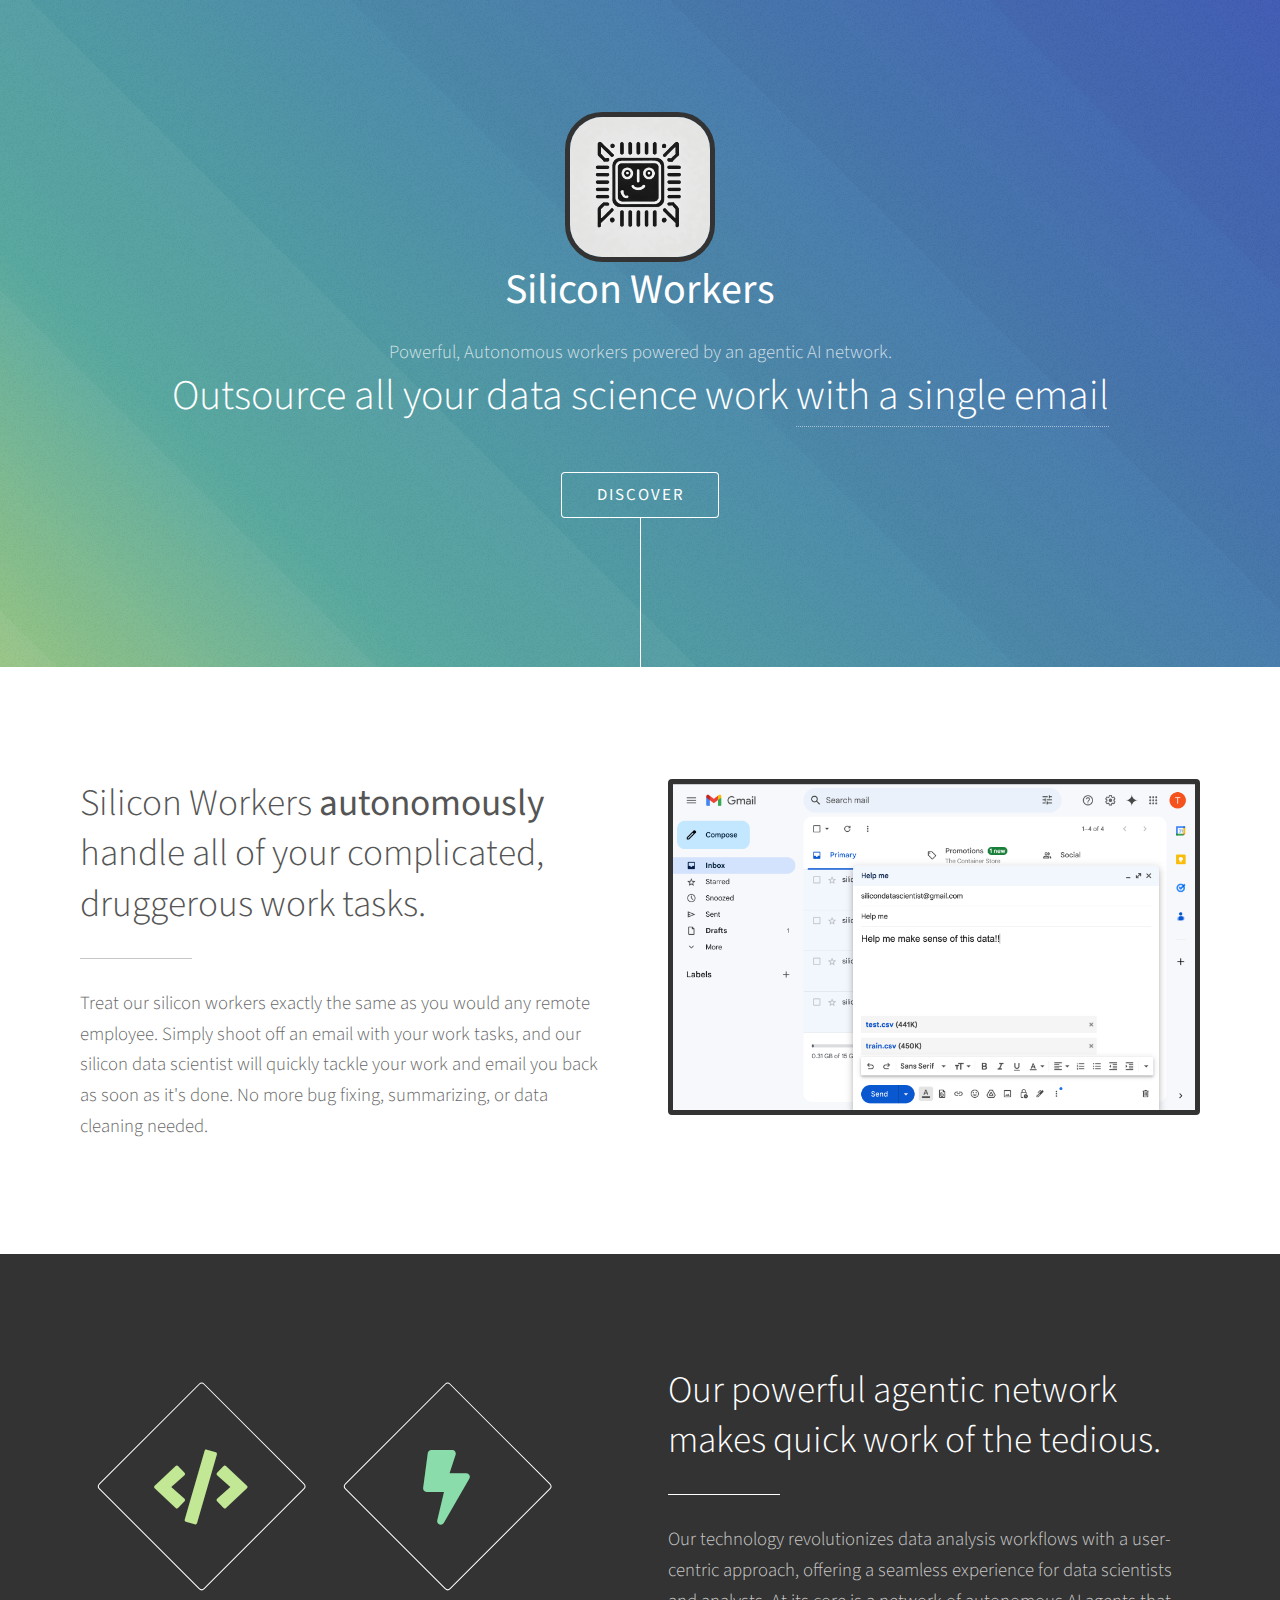
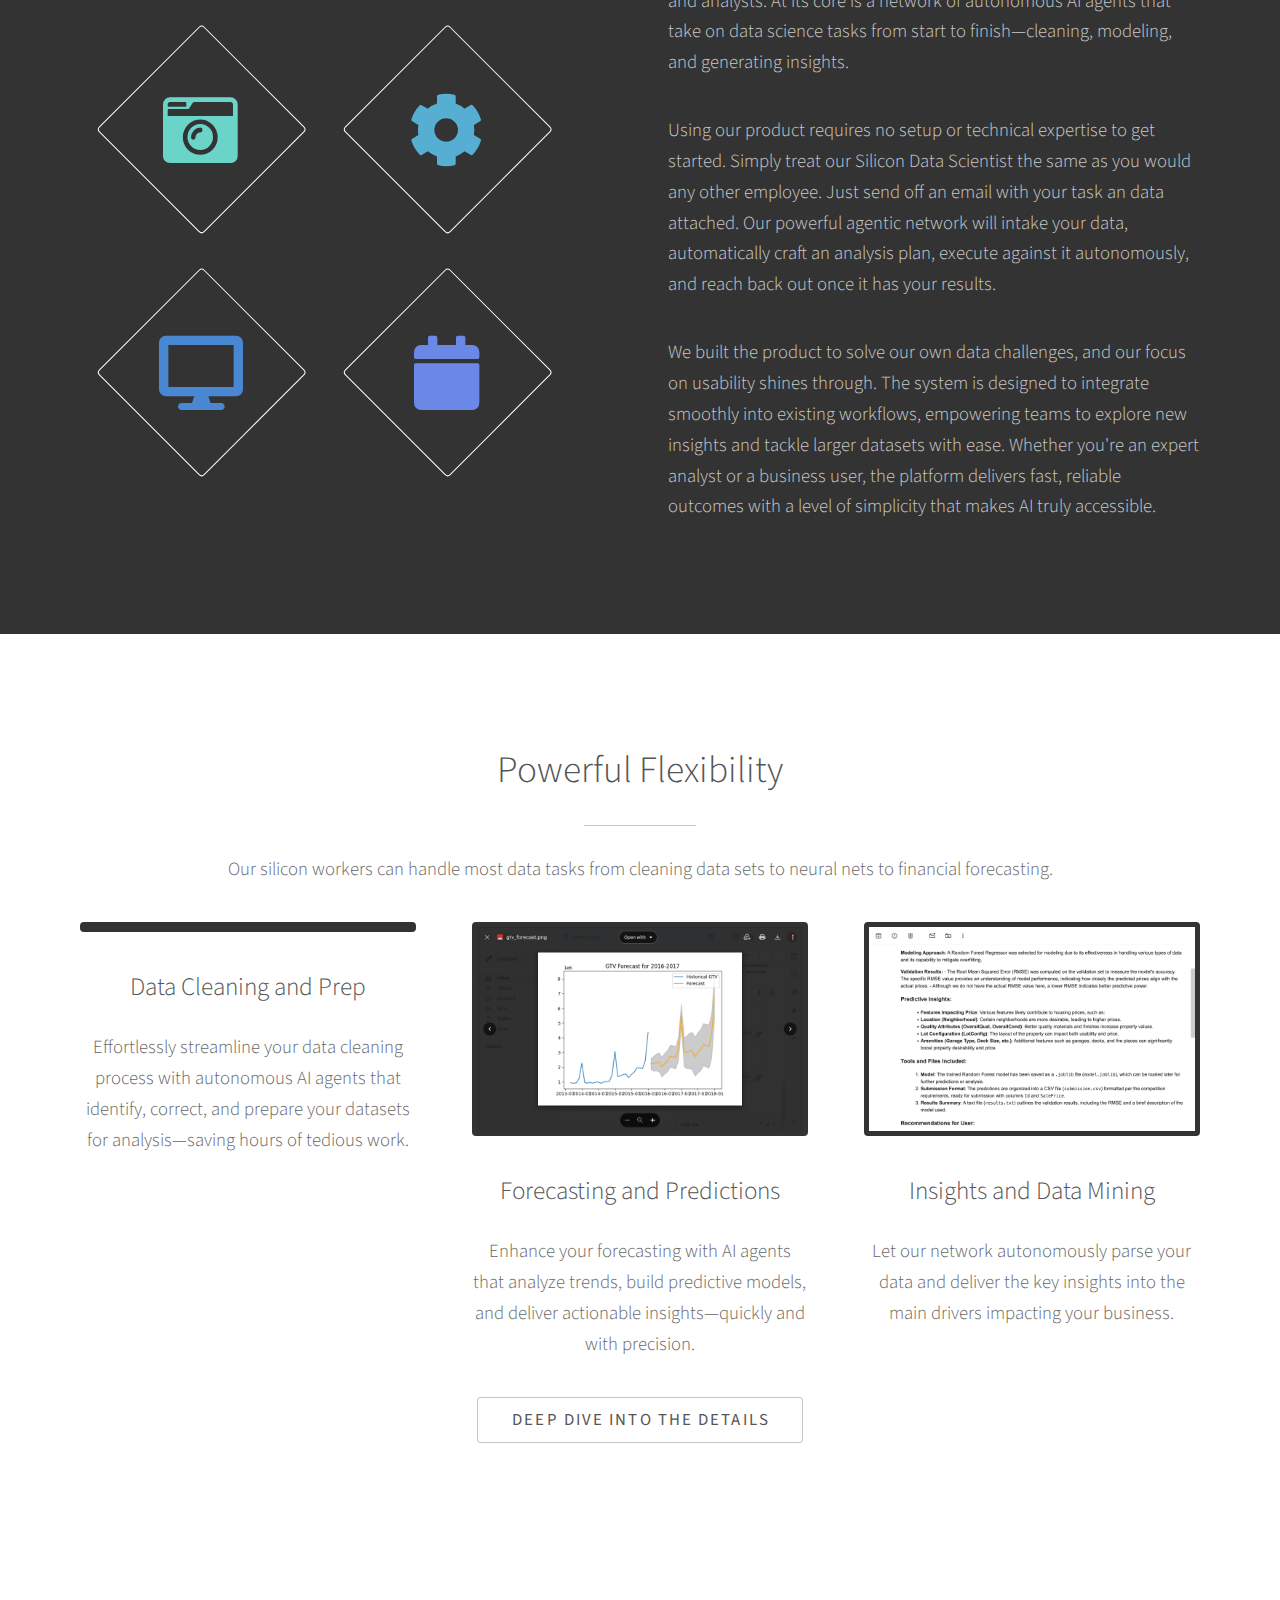
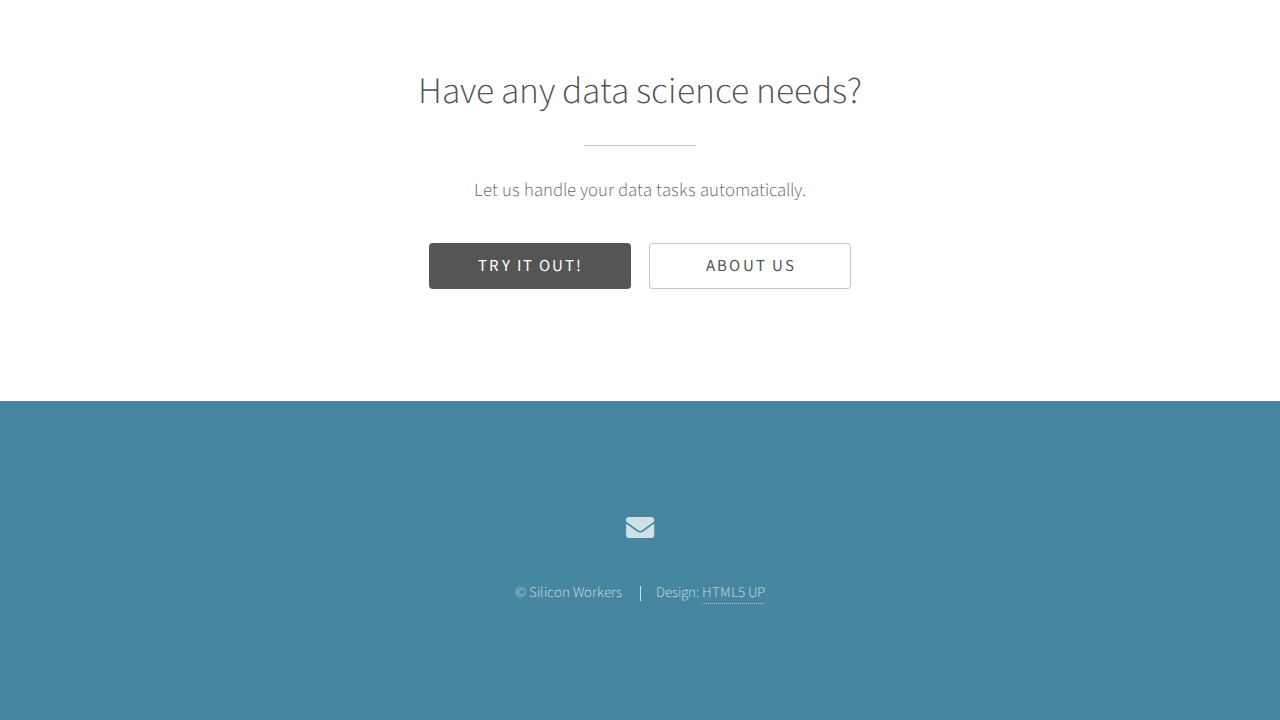
==== commit 15d54fe0: "Further Updates" ====
--- a/index.html
+++ b/index.html
@@ -48,12 +48,13 @@
         <h1><strong>Silicon Workers</strong><br /></h1>
         <p>
           Powerful, Autonomous workers powered by an agentic AI network.<br />
-          Outsource all your work with a single email.
         </p>
         <h1>
-          Test out our
-          <a href="try_it.html">Data Scientist</a>
-          MVP.
+          Outsource all your data science work
+          <a
+            href="mailto:silicondatascientist@gmail.com?subject=Data Request&body=Describe your request here, and don't forget to attach your data, Silicon Data Scientist currently accepts .CSV, .XLS and .XLSX files."
+            >with a single email</a
+          >
         </h1>
         <ul class="actions special">
           <li><a href="#one" class="button scrolly">Discover</a></li>
@@ -85,7 +86,7 @@
               ><img
                 src="images/email_example.png"
                 alt="An example of an email being sent"
-                class="bigsquarcle"
+                class="blackborder"
             /></span>
           </div>
         </div>
@@ -162,7 +163,7 @@
                 alt=""
                 class="blackborder"
             /></span>
-            <h3>Data Cleaning</h3>
+            <h3>Data Cleaning and Prep</h3>
             <p>
               Effortlessly streamline your data cleaning process with autonomous
               AI agents that identify, correct, and prepare your datasets for
@@ -173,11 +174,11 @@
             <span class="image fit"
               ><img src="images/forecasting.png" alt="" class="blackborder"
             /></span>
-            <h3>Financial Forecasting</h3>
-            <p>
-              Enhance your financial forecasting with AI agents that analyze
-              trends, build predictive models, and deliver actionable
-              insights—quickly and with precision.
+            <h3>Forecasting and Predictions</h3>
+            <p>
+              Enhance your forecasting with AI agents that analyze trends, build
+              predictive models, and deliver actionable insights—quickly and
+              with precision.
             </p>
             <ul class="actions special">
               <li>
@@ -189,12 +190,12 @@
           </div>
           <div class="col-4 col-12-medium">
             <span class="image fit"
-              ><img src="images/forecasting.png" alt="" class="blackborder"
-            /></span>
-            <h3>Powerful Predictions</h3>
-            <p>
-              Our AI can autonomously build powerful predictive models, making
-              elite data science accessible to everyone.
+              ><img src="images/insights.png" alt="" class="blackborder"
+            /></span>
+            <h3>Insights and Data Mining</h3>
+            <p>
+              Let our network autonomously parse your data and deliver the key
+              insights into the main drivers impacting your business.
             </p>
           </div>
         </div>
@@ -205,9 +206,9 @@
     <section id="four" class="main style1 special">
       <div class="container">
         <header class="major">
-          <h2>Impressed yet?</h2>
+          <h2>Have any data science needs?</h2>
         </header>
-        <p>Let us handle your data task automatically.</p>
+        <p>Let us handle your data tasks automatically.</p>
         <ul class="actions special">
           <li>
             <a href="try_it.html" class="button wide primary">Try it out!</a>
@@ -217,347 +218,9 @@
       </div>
     </section>
 
-    <!-- Five -->
-    <!--
-			<section id="five" class="main style1">
-				<div class="container">
-					<header class="major special">
-						<h2>Elements</h2>
-					</header>
-
-					<section>
-						<h4>Text</h4>
-						<p>This is <b>bold</b> and this is <strong>strong</strong>. This is <i>italic</i> and this is <em>emphasized</em>.
-						This is <sup>superscript</sup> text and this is <sub>subscript</sub> text.
-						This is <u>underlined</u> and this is code: <code>for (;;) { ... }</code>. Finally, <a href="#">this is a link</a>.</p>
-						<hr />
-						<header>
-							<h4>Heading with a Subtitle</h4>
-							<p>Lorem ipsum dolor sit amet nullam id egestas urna aliquam</p>
-						</header>
-						<p>Nunc lacinia ante nunc ac lobortis. Interdum adipiscing gravida odio porttitor sem non mi integer non faucibus ornare mi ut ante amet placerat aliquet. Volutpat eu sed ante lacinia sapien lorem accumsan varius montes viverra nibh in adipiscing blandit tempus accumsan.</p>
-						<header>
-							<h5>Heading with a Subtitle</h5>
-							<p>Lorem ipsum dolor sit amet nullam id egestas urna aliquam</p>
-						</header>
-						<p>Nunc lacinia ante nunc ac lobortis. Interdum adipiscing gravida odio porttitor sem non mi integer non faucibus ornare mi ut ante amet placerat aliquet. Volutpat eu sed ante lacinia sapien lorem accumsan varius montes viverra nibh in adipiscing blandit tempus accumsan.</p>
-						<hr />
-						<h2>Heading Level 2</h2>
-						<h3>Heading Level 3</h3>
-						<h4>Heading Level 4</h4>
-						<h5>Heading Level 5</h5>
-						<h6>Heading Level 6</h6>
-						<hr />
-						<h5>Blockquote</h5>
-						<blockquote>Fringilla nisl. Donec accumsan interdum nisi, quis tincidunt felis sagittis eget tempus euismod. Vestibulum ante ipsum primis in faucibus vestibulum. Blandit adipiscing eu felis iaculis volutpat ac adipiscing accumsan faucibus. Vestibulum ante ipsum primis in faucibus lorem ipsum dolor sit amet nullam adipiscing eu felis.</blockquote>
-						<h5>Preformatted</h5>
-						<pre><code>i = 0;
-
-while (!deck.isInOrder()) {
-print 'Iteration ' + i;
-deck.shuffle();
-i++;
-}
-
-print 'It took ' + i + ' iterations to sort the deck.';</code></pre>
-					</section>
-
-					<section>
-						<h4>Lists</h4>
-						<div class="row">
-							<div class="col-6 col-12-medium">
-								<h5>Unordered</h5>
-								<ul>
-									<li>Dolor pulvinar etiam.</li>
-									<li>Sagittis adipiscing.</li>
-									<li>Felis enim feugiat.</li>
-								</ul>
-								<h5>Alternate</h5>
-								<ul class="alt">
-									<li>Dolor pulvinar etiam.</li>
-									<li>Sagittis adipiscing.</li>
-									<li>Felis enim feugiat.</li>
-								</ul>
-							</div>
-							<div class="col-6 col-12-medium">
-								<h5>Ordered</h5>
-								<ol>
-									<li>Dolor pulvinar etiam.</li>
-									<li>Etiam vel felis viverra.</li>
-									<li>Felis enim feugiat.</li>
-									<li>Dolor pulvinar etiam.</li>
-									<li>Etiam vel felis lorem.</li>
-									<li>Felis enim et feugiat.</li>
-								</ol>
-								<h5>Icons</h5>
-								<ul class="icons">
-									<li><a href="#" class="icon brands fa-twitter"><span class="label">Twitter</span></a></li>
-									<li><a href="#" class="icon brands fa-facebook-f"><span class="label">Facebook</span></a></li>
-									<li><a href="#" class="icon brands fa-instagram"><span class="label">Instagram</span></a></li>
-									<li><a href="#" class="icon brands fa-github"><span class="label">Github</span></a></li>
-								</ul>
-							</div>
-						</div>
-						<h5>Actions</h5>
-						<div class="row">
-							<div class="col-6 col-12-medium">
-								<ul class="actions">
-									<li><a href="#" class="button primary">Default</a></li>
-									<li><a href="#" class="button">Default</a></li>
-								</ul>
-								<ul class="actions small">
-									<li><a href="#" class="button primary small">Small</a></li>
-									<li><a href="#" class="button small">Small</a></li>
-								</ul>
-								<ul class="actions stacked">
-									<li><a href="#" class="button primary">Default</a></li>
-									<li><a href="#" class="button">Default</a></li>
-								</ul>
-								<ul class="actions stacked">
-									<li><a href="#" class="button primary small">Small</a></li>
-									<li><a href="#" class="button small">Small</a></li>
-								</ul>
-							</div>
-							<div class="col-6 col-12-medium">
-								<ul class="actions stacked">
-									<li><a href="#" class="button primary fit">Default</a></li>
-									<li><a href="#" class="button fit">Default</a></li>
-								</ul>
-								<ul class="actions stacked">
-									<li><a href="#" class="button primary small fit">Small</a></li>
-									<li><a href="#" class="button small fit">Small</a></li>
-								</ul>
-							</div>
-						</div>
-					</section>
-
-					<section>
-						<h4>Table</h4>
-						<h5>Default</h5>
-						<div class="table-wrapper">
-							<table>
-								<thead>
-									<tr>
-										<th>Name</th>
-										<th>Description</th>
-										<th>Price</th>
-									</tr>
-								</thead>
-								<tbody>
-									<tr>
-										<td>Item One</td>
-										<td>Ante turpis integer aliquet porttitor.</td>
-										<td>29.99</td>
-									</tr>
-									<tr>
-										<td>Item Two</td>
-										<td>Vis ac commodo adipiscing arcu aliquet.</td>
-										<td>19.99</td>
-									</tr>
-									<tr>
-										<td>Item Three</td>
-										<td> Morbi faucibus arcu accumsan lorem.</td>
-										<td>29.99</td>
-									</tr>
-									<tr>
-										<td>Item Four</td>
-										<td>Vitae integer tempus condimentum.</td>
-										<td>19.99</td>
-									</tr>
-									<tr>
-										<td>Item Five</td>
-										<td>Ante turpis integer aliquet porttitor.</td>
-										<td>29.99</td>
-									</tr>
-								</tbody>
-								<tfoot>
-									<tr>
-										<td colspan="2"></td>
-										<td>100.00</td>
-									</tr>
-								</tfoot>
-							</table>
-						</div>
-
-						<h5>Alternate</h5>
-						<div class="table-wrapper">
-							<table class="alt">
-								<thead>
-									<tr>
-										<th>Name</th>
-										<th>Description</th>
-										<th>Price</th>
-									</tr>
-								</thead>
-								<tbody>
-									<tr>
-										<td>Item One</td>
-										<td>Ante turpis integer aliquet porttitor.</td>
-										<td>29.99</td>
-									</tr>
-									<tr>
-										<td>Item Two</td>
-										<td>Vis ac commodo adipiscing arcu aliquet.</td>
-										<td>19.99</td>
-									</tr>
-									<tr>
-										<td>Item Three</td>
-										<td> Morbi faucibus arcu accumsan lorem.</td>
-										<td>29.99</td>
-									</tr>
-									<tr>
-										<td>Item Four</td>
-										<td>Vitae integer tempus condimentum.</td>
-										<td>19.99</td>
-									</tr>
-									<tr>
-										<td>Item Five</td>
-										<td>Ante turpis integer aliquet porttitor.</td>
-										<td>29.99</td>
-									</tr>
-								</tbody>
-								<tfoot>
-									<tr>
-										<td colspan="2"></td>
-										<td>100.00</td>
-									</tr>
-								</tfoot>
-							</table>
-						</div>
-					</section>
-
-					<section>
-						<h4>Buttons</h4>
-						<ul class="actions">
-							<li><a href="#" class="button primary">Primary</a></li>
-							<li><a href="#" class="button">Default</a></li>
-						</ul>
-						<ul class="actions">
-							<li><a href="#" class="button large">Large</a></li>
-							<li><a href="#" class="button">Default</a></li>
-							<li><a href="#" class="button small">Small</a></li>
-						</ul>
-						<ul class="actions fit">
-							<li><a href="#" class="button fit">Fit</a></li>
-							<li><a href="#" class="button primary fit">Fit</a></li>
-							<li><a href="#" class="button fit">Fit</a></li>
-						</ul>
-						<ul class="actions fit small">
-							<li><a href="#" class="button primary fit small">Fit + Small</a></li>
-							<li><a href="#" class="button fit small">Fit + Small</a></li>
-							<li><a href="#" class="button primary fit small">Fit + Small</a></li>
-						</ul>
-						<ul class="actions">
-							<li><a href="#" class="button primary icon solid fa-download">Icon</a></li>
-							<li><a href="#" class="button icon solid fa-download">Icon</a></li>
-						</ul>
-						<ul class="actions">
-							<li><span class="button primary disabled">Disabled</span></li>
-							<li><span class="button disabled">Disabled</span></li>
-						</ul>
-					</section>
-
-					<section>
-						<h4>Form</h4>
-						<form method="post" action="#">
-							<div class="row gtr-uniform gtr-50">
-								<div class="col-6 col-12-xsmall">
-									<input type="text" name="demo-name" id="demo-name" value="" placeholder="Name" />
-								</div>
-								<div class="col-6 col-12-xsmall">
-									<input type="email" name="demo-email" id="demo-email" value="" placeholder="Email" />
-								</div>
-								<div class="col-12">
-									<select name="demo-category" id="demo-category">
-										<option value="">- Category -</option>
-										<option value="1">Manufacturing</option>
-										<option value="1">Shipping</option>
-										<option value="1">Administration</option>
-										<option value="1">Human Resources</option>
-									</select>
-								</div>
-								<div class="col-4 col-12-small">
-									<input type="radio" id="demo-priority-low" name="demo-priority" checked>
-									<label for="demo-priority-low">Low</label>
-								</div>
-								<div class="col-4 col-12-small">
-									<input type="radio" id="demo-priority-normal" name="demo-priority">
-									<label for="demo-priority-normal">Normal</label>
-								</div>
-								<div class="col-4 col-12-small">
-									<input type="radio" id="demo-priority-high" name="demo-priority">
-									<label for="demo-priority-high">High</label>
-								</div>
-								<div class="col-6 col-12-small">
-									<input type="checkbox" id="demo-copy" name="demo-copy">
-									<label for="demo-copy">Email me a copy</label>
-								</div>
-								<div class="col-6 col-12-small">
-									<input type="checkbox" id="demo-human" name="demo-human" checked>
-									<label for="demo-human">Not a robot</label>
-								</div>
-								<div class="col-12">
-									<textarea name="demo-message" id="demo-message" placeholder="Enter your message" rows="6"></textarea>
-								</div>
-								<div class="col-12">
-									<ul class="actions">
-										<li><input type="submit" value="Send Message" class="primary" /></li>
-										<li><input type="reset" value="Reset" /></li>
-									</ul>
-								</div>
-							</div>
-						</form>
-					</section>
-
-					<section>
-						<h4>Image</h4>
-						<h5>Fit</h5>
-						<div class="box alt">
-							<div class="row gtr-uniform gtr-50">
-								<div class="col-12"><span class="image fit"><img src="images/pic06.jpg" alt="" /></span></div>
-								<div class="col-4"><span class="image fit"><img src="images/pic02.jpg" alt="" /></span></div>
-								<div class="col-4"><span class="image fit"><img src="images/pic03.jpg" alt="" /></span></div>
-								<div class="col-4"><span class="image fit"><img src="images/pic04.jpg" alt="" /></span></div>
-								<div class="col-4"><span class="image fit"><img src="images/pic03.jpg" alt="" /></span></div>
-								<div class="col-4"><span class="image fit"><img src="images/pic04.jpg" alt="" /></span></div>
-								<div class="col-4"><span class="image fit"><img src="images/pic02.jpg" alt="" /></span></div>
-								<div class="col-4"><span class="image fit"><img src="images/pic04.jpg" alt="" /></span></div>
-								<div class="col-4"><span class="image fit"><img src="images/pic02.jpg" alt="" /></span></div>
-								<div class="col-4"><span class="image fit"><img src="images/pic03.jpg" alt="" /></span></div>
-							</div>
-						</div>
-						<h5>Left &amp; Right</h5>
-						<p><span class="image left"><img src="images/pic05.jpg" alt="" /></span>Fringilla nisl. Donec accumsan interdum nisi, quis tincidunt felis sagittis eget. tempus euismod. Vestibulum ante ipsum primis in faucibus vestibulum. Blandit adipiscing eu felis iaculis volutpat ac adipiscing accumsan eu faucibus. Integer ac pellentesque praesent tincidunt felis sagittis eget. tempus euismod. Vestibulum ante ipsum primis in faucibus vestibulum. Blandit adipiscing eu felis iaculis volutpat ac adipiscing accumsan eu faucibus. Integer ac pellentesque praesent. Donec accumsan interdum nisi, quis tincidunt felis sagittis eget. tempus euismod. Vestibulum ante ipsum primis in faucibus vestibulum. Blandit adipiscing eu felis iaculis volutpat ac adipiscing accumsan eu faucibus. Integer ac pellentesque praesent tincidunt felis sagittis eget. tempus euismod. Vestibulum ante ipsum primis in faucibus vestibulum. Blandit adipiscing eu felis iaculis volutpat ac adipiscing accumsan eu faucibus. Integer ac pellentesque praesent. Blandit adipiscing eu felis iaculis volutpat ac adipiscing accumsan eu faucibus. Integer ac pellentesque praesent tincidunt felis sagittis eget. tempus euismod. Vestibulum ante ipsum primis in faucibus vestibulum. Blandit adipiscing eu felis iaculis volutpat ac adipiscing accumsan eu faucibus. Integer ac pellentesque praesent.</p>
-						<p><span class="image right"><img src="images/pic05.jpg" alt="" /></span>Fringilla nisl. Donec accumsan interdum nisi, quis tincidunt felis sagittis eget. tempus euismod. Vestibulum ante ipsum primis in faucibus vestibulum. Blandit adipiscing eu felis iaculis volutpat ac adipiscing accumsan eu faucibus. Integer ac pellentesque praesent tincidunt felis sagittis eget. tempus euismod. Vestibulum ante ipsum primis in faucibus vestibulum. Blandit adipiscing eu felis iaculis volutpat ac adipiscing accumsan eu faucibus. Integer ac pellentesque praesent. Donec accumsan interdum nisi, quis tincidunt felis sagittis eget. tempus euismod. Vestibulum ante ipsum primis in faucibus vestibulum. Blandit adipiscing eu felis iaculis volutpat ac adipiscing accumsan eu faucibus. Integer ac pellentesque praesent tincidunt felis sagittis eget. tempus euismod. Vestibulum ante ipsum primis in faucibus vestibulum. Blandit adipiscing eu felis iaculis volutpat ac adipiscing accumsan eu faucibus. Integer ac pellentesque praesent. Blandit adipiscing eu felis iaculis volutpat ac adipiscing accumsan eu faucibus. Integer ac pellentesque praesent tincidunt felis sagittis eget. tempus euismod. Vestibulum ante ipsum primis in faucibus vestibulum. Blandit adipiscing eu felis iaculis volutpat ac adipiscing accumsan eu faucibus. Integer ac pellentesque praesent.</p>
-					</section>
-
-				</div>
-			</section>
-		-->
-
     <!-- Footer -->
     <section id="footer">
       <ul class="icons">
-        <li>
-          <a href="#" class="icon brands alt fa-twitter"
-            ><span class="label">Twitter</span></a
-          >
-        </li>
-        <li>
-          <a href="#" class="icon brands alt fa-facebook-f"
-            ><span class="label">Facebook</span></a
-          >
-        </li>
-        <li>
-          <a href="#" class="icon brands alt fa-instagram"
-            ><span class="label">Instagram</span></a
-          >
-        </li>
-        <li>
-          <a href="#" class="icon brands alt fa-github"
-            ><span class="label">GitHub</span></a
-          >
-        </li>
         <li>
           <a href="#" class="icon solid alt fa-envelope"
             ><span class="label">Email</span></a
@@ -565,7 +228,7 @@
         </li>
       </ul>
       <ul class="copyright">
-        <li>&copy; Untitled</li>
+        <li>&copy; Silicon Workers</li>
         <li>Design: <a href="http://html5up.net">HTML5 UP</a></li>
       </ul>
     </section>
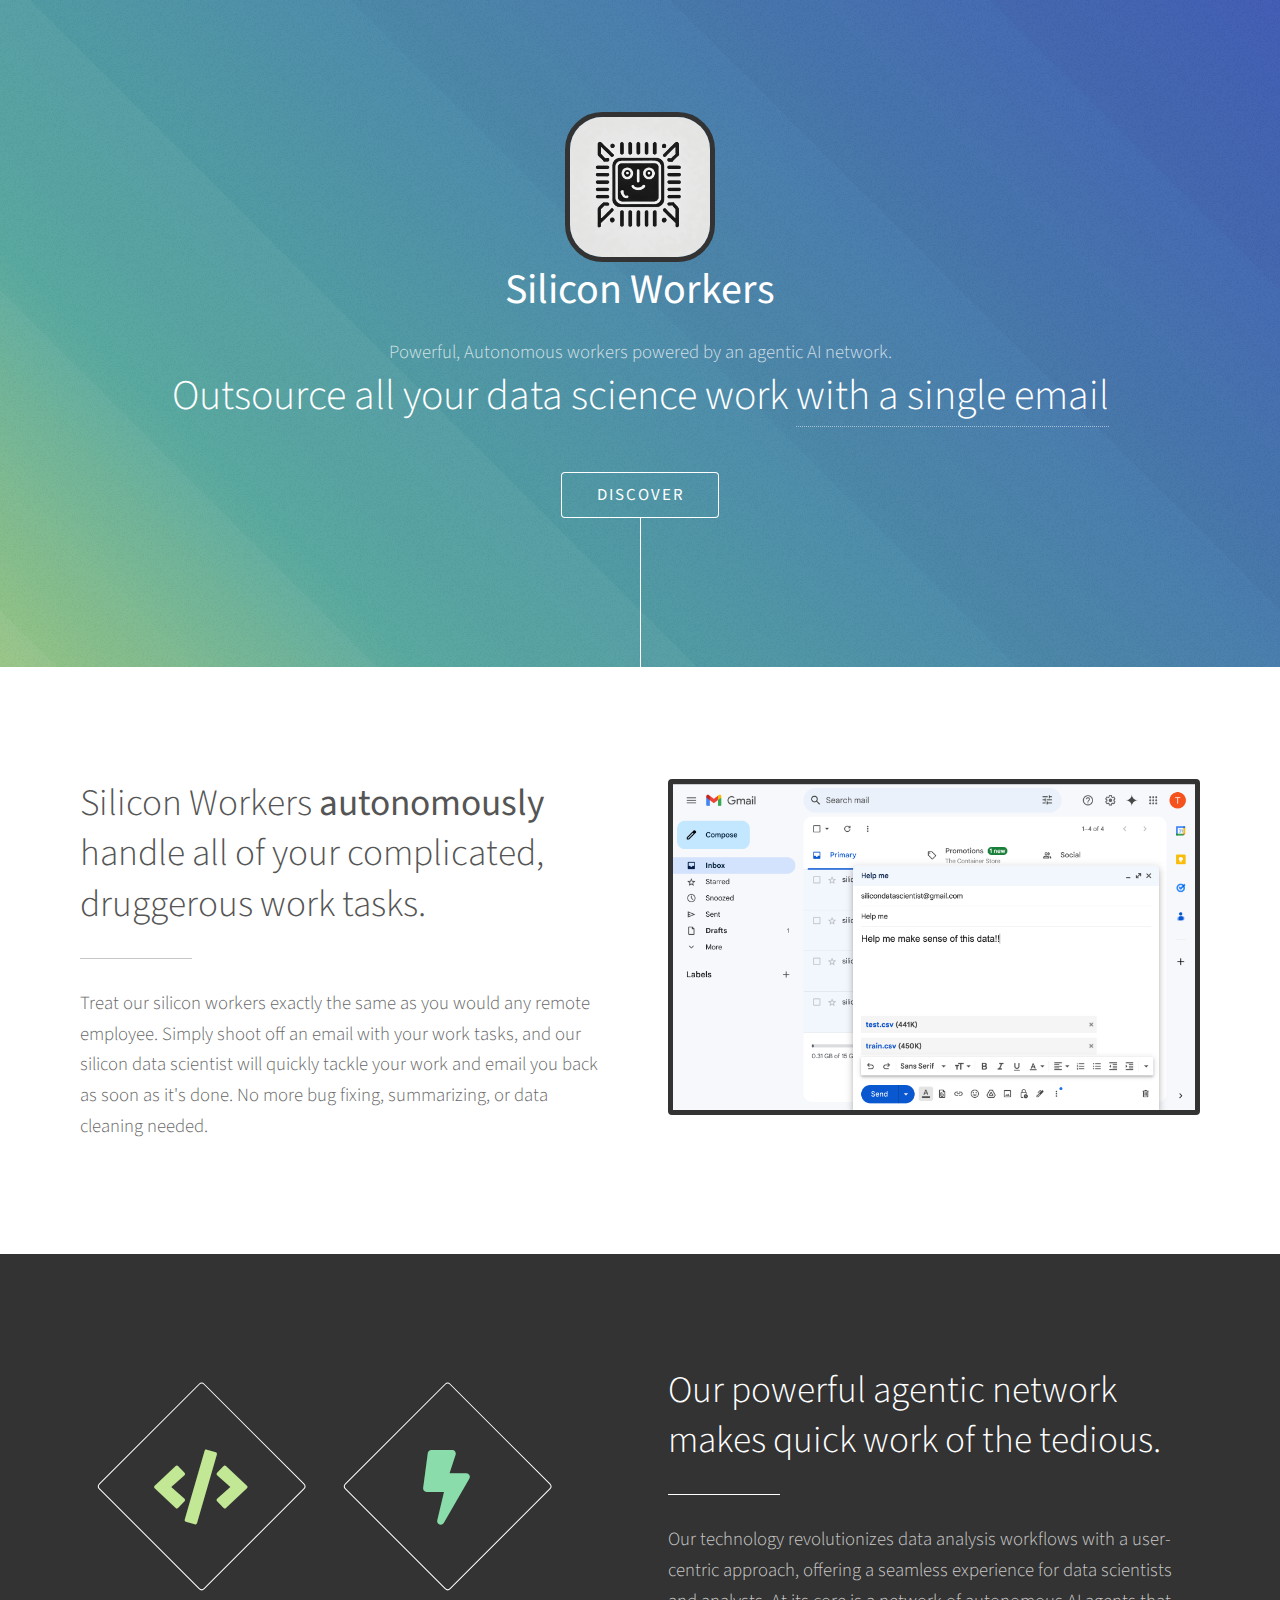
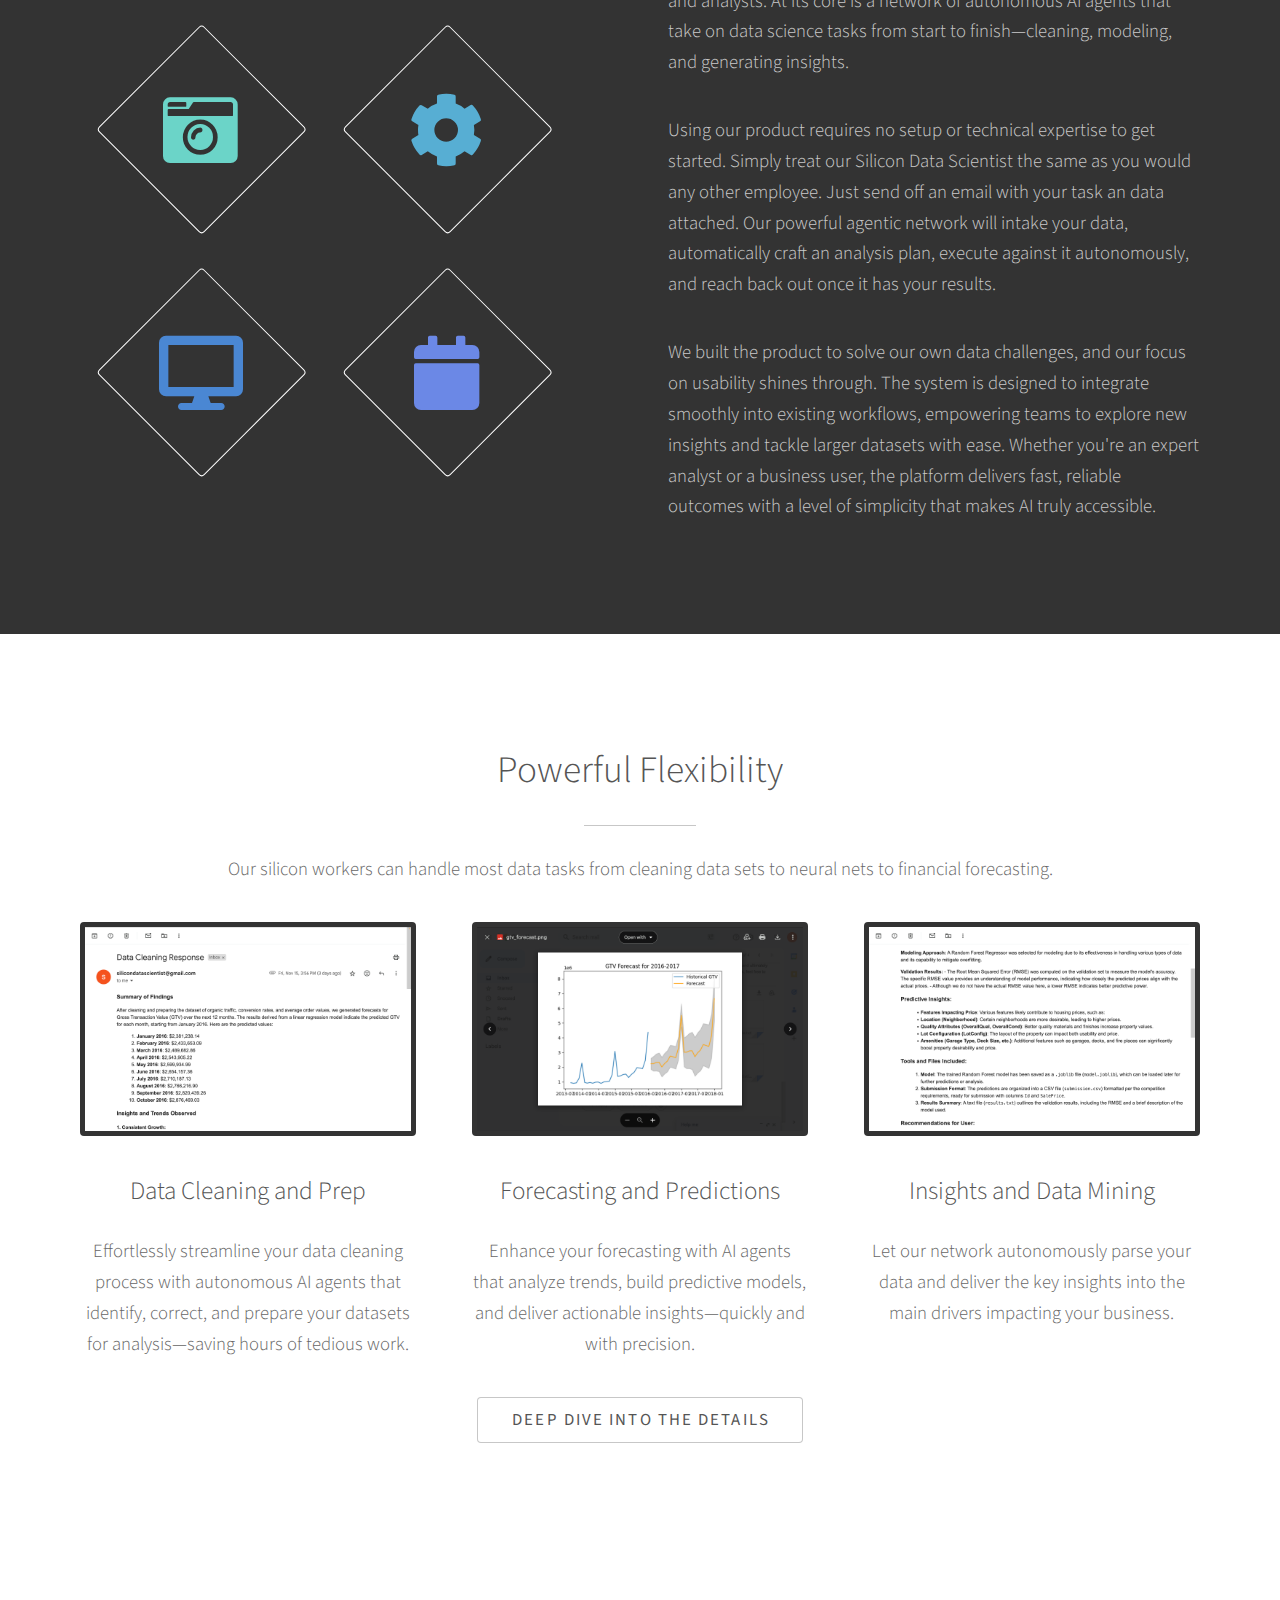
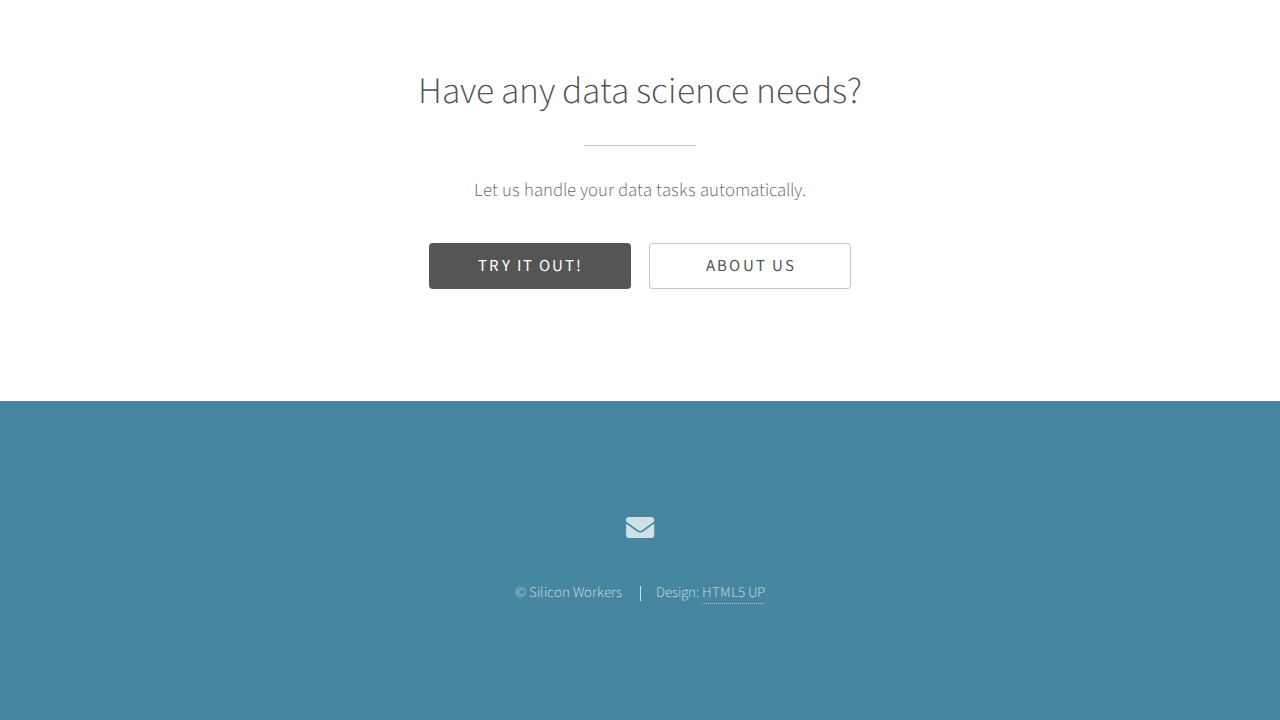
==== commit 93888921: "Fixed Image" ====
--- a/index.html
+++ b/index.html
@@ -158,10 +158,7 @@
         <div class="row gtr-150">
           <div class="col-4 col-12-medium">
             <span class="image fit"
-              ><img
-                src="images/data_cleaning_email.png"
-                alt=""
-                class="blackborder"
+              ><img src="images/data_clean.png" alt="" class="blackborder"
             /></span>
             <h3>Data Cleaning and Prep</h3>
             <p>
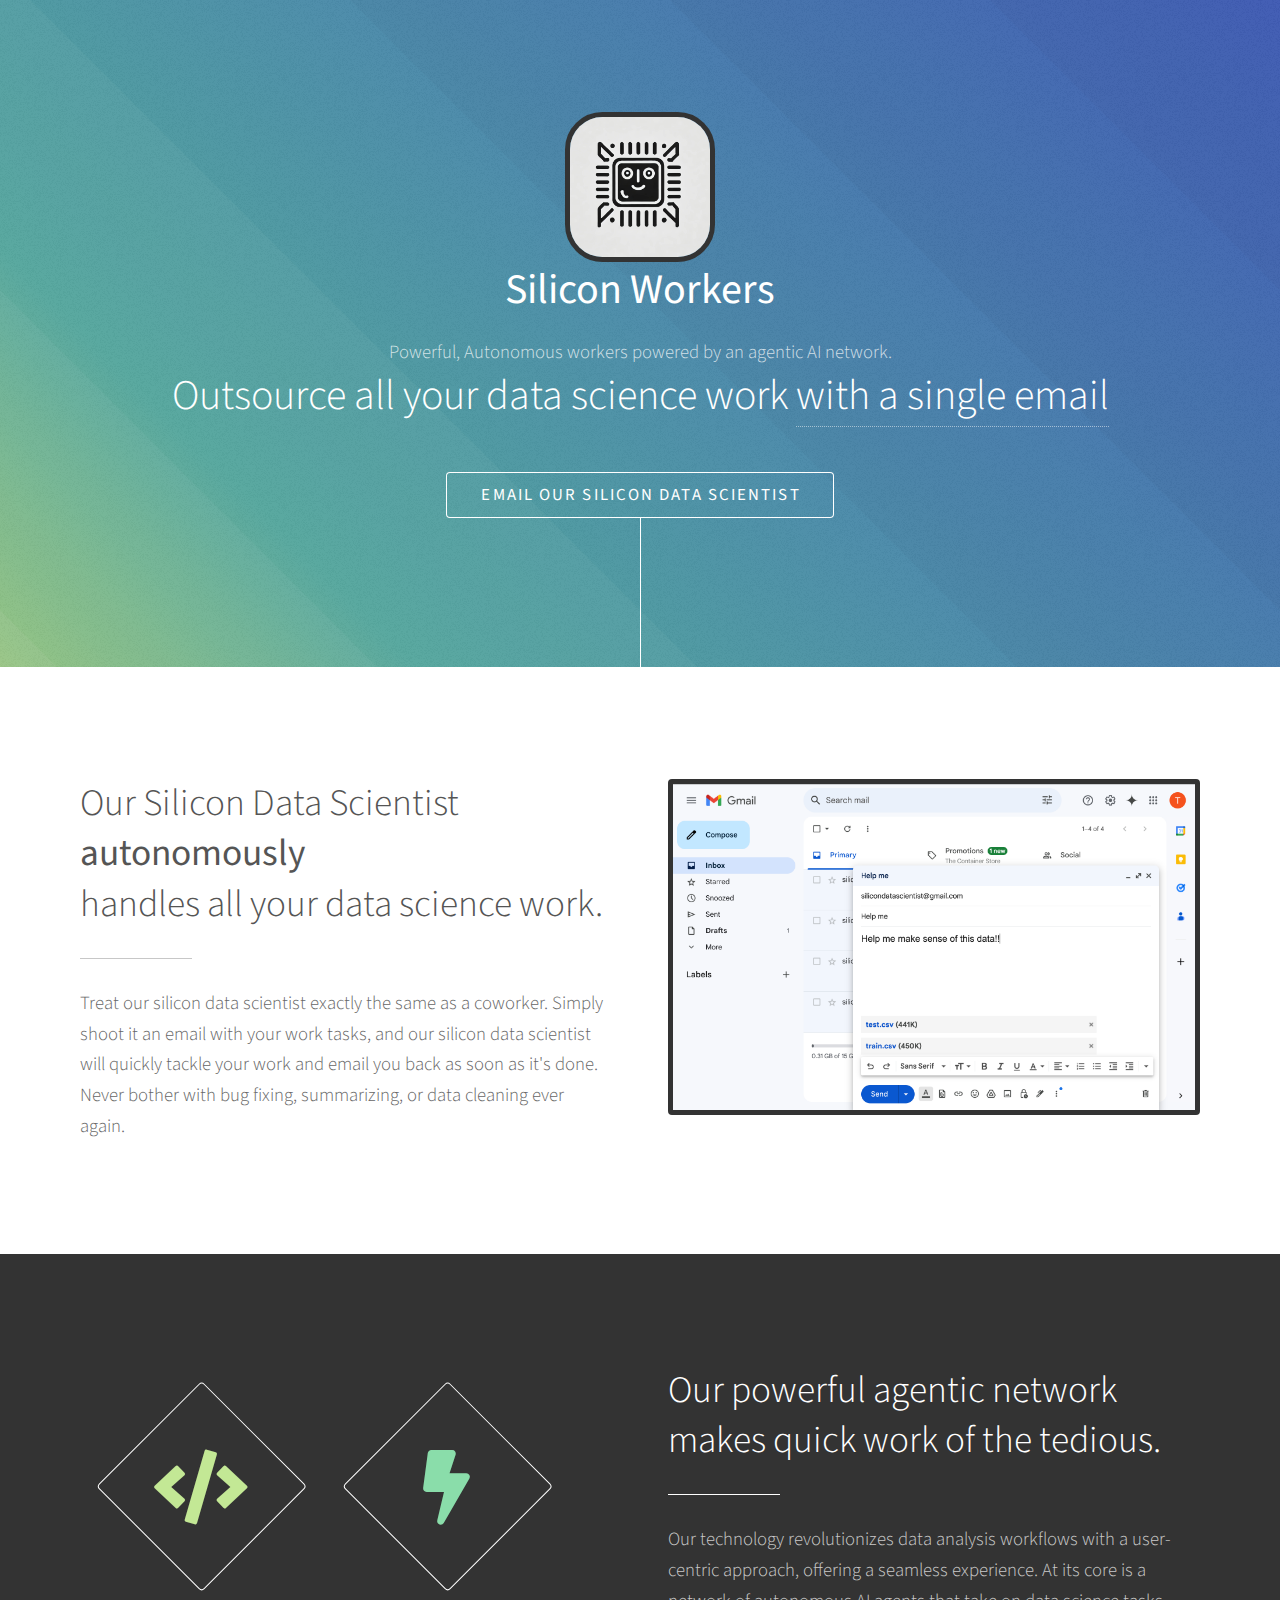
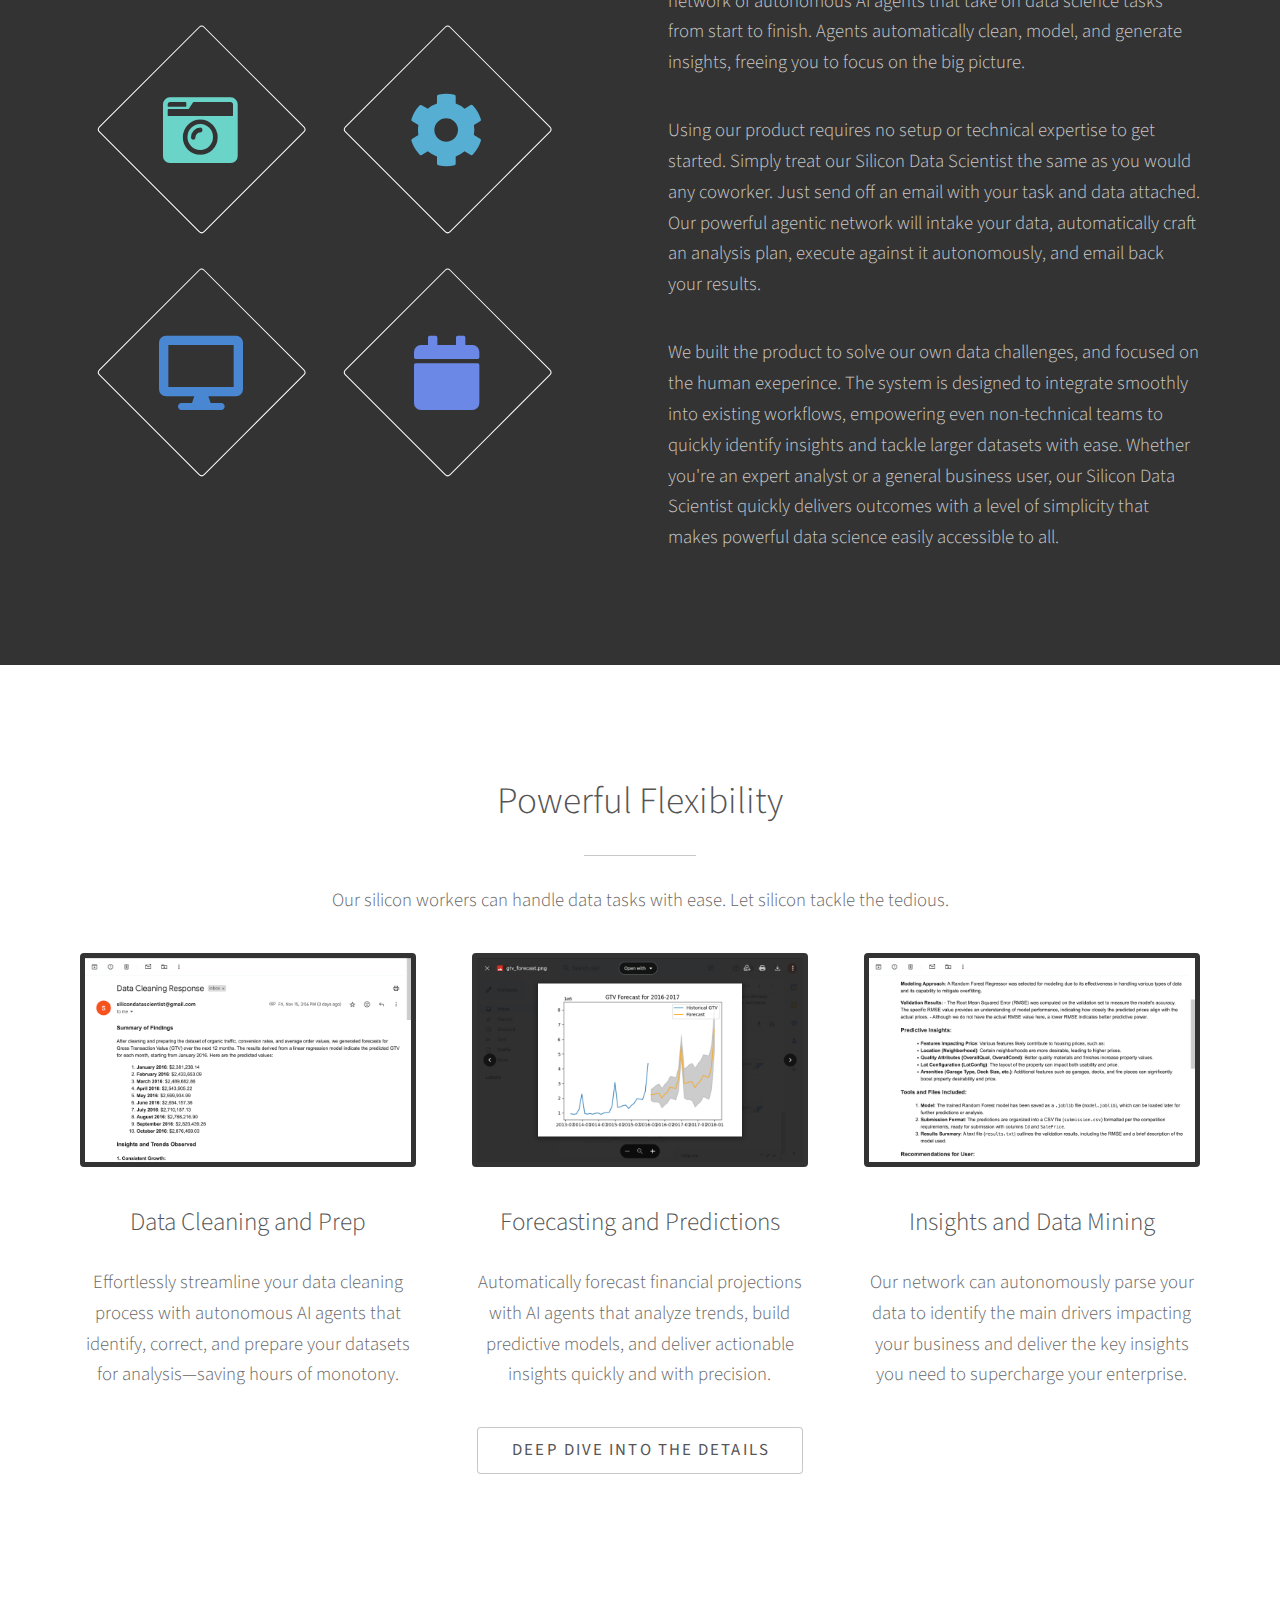
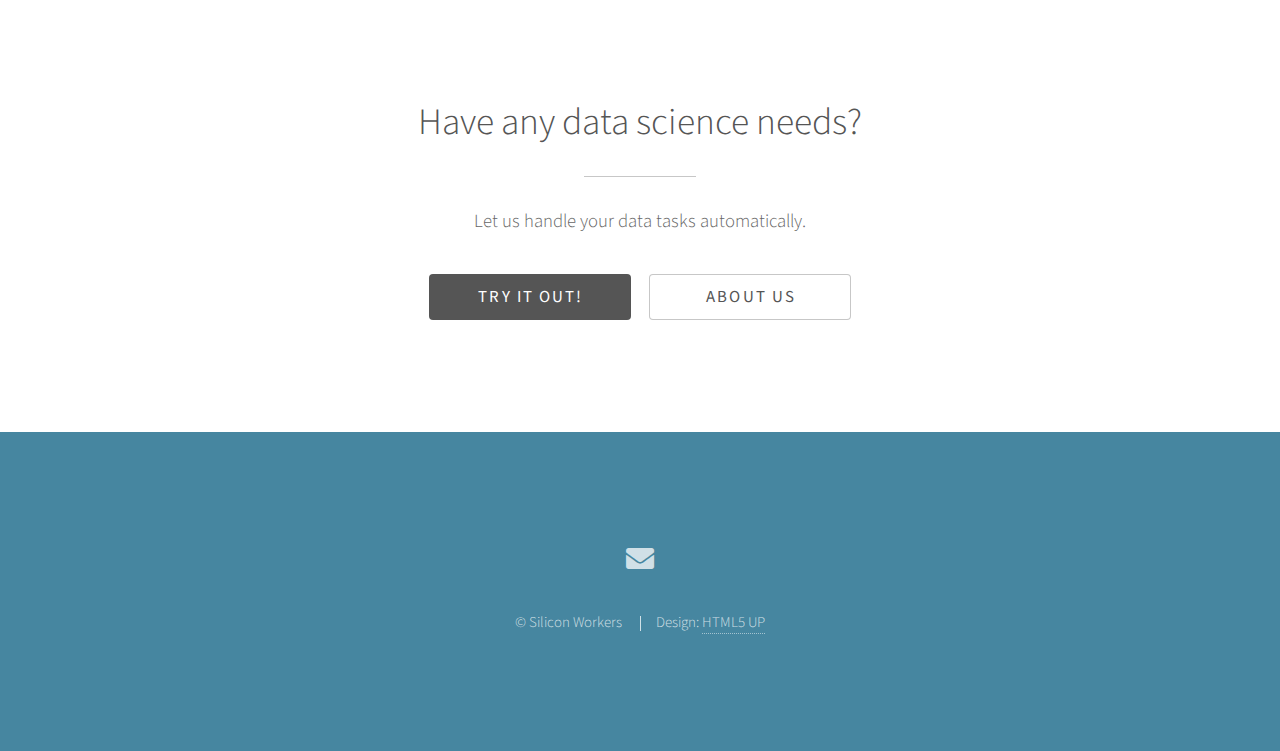
==== commit c93dfc4a: "Updated details and images" ====
--- a/index.html
+++ b/index.html
@@ -57,7 +57,13 @@
           >
         </h1>
         <ul class="actions special">
-          <li><a href="#one" class="button scrolly">Discover</a></li>
+          <li>
+            <a
+              href="mailto:silicondatascientist@gmail.com?subject=Data Request&body=Describe your request here, and don't forget to attach your data, Silicon Data Scientist currently accepts .CSV, .XLS and .XLSX files."
+              class="button scrolly"
+              >Email Our Silicon Data Scientist</a
+            >
+          </li>
         </ul>
       </div>
     </section>
@@ -69,16 +75,16 @@
           <div class="col-6 col-12-medium">
             <header class="major">
               <h2>
-                Silicon Workers <strong>autonomously</strong><br />
-                handle all of your complicated, druggerous work tasks.
+                Our Silicon Data Scientist <strong>autonomously</strong><br />
+                handles all your data science work.
               </h2>
             </header>
             <p>
-              Treat our silicon workers exactly the same as you would any remote
-              employee. Simply shoot off an email with your work tasks, and our
-              silicon data scientist will quickly tackle your work and email you
-              back as soon as it's done. No more bug fixing, summarizing, or
-              data cleaning needed.
+              Treat our silicon data scientist exactly the same as a coworker.
+              Simply shoot it an email with your work tasks, and our silicon
+              data scientist will quickly tackle your work and email you back as
+              soon as it's done. Never bother with bug fixing, summarizing, or
+              data cleaning ever again.
             </p>
           </div>
           <div class="col-6 col-12-medium imp-medium">
@@ -118,27 +124,28 @@
             </header>
             <p>
               Our technology revolutionizes data analysis workflows with a
-              user-centric approach, offering a seamless experience for data
-              scientists and analysts. At its core is a network of autonomous AI
-              agents that take on data science tasks from start to
-              finish—cleaning, modeling, and generating insights.
+              user-centric approach, offering a seamless experience. At its core
+              is a network of autonomous AI agents that take on data science
+              tasks from start to finish. Agents automatically clean, model, and
+              generate insights, freeing you to focus on the big picture.
             </p>
             <p>
               Using our product requires no setup or technical expertise to get
               started. Simply treat our Silicon Data Scientist the same as you
-              would any other employee. Just send off an email with your task an
-              data attached. Our powerful agentic network will intake your data,
+              would any coworker. Just send off an email with your task and data
+              attached. Our powerful agentic network will intake your data,
               automatically craft an analysis plan, execute against it
-              autonomously, and reach back out once it has your results.
-            </p>
-            <p>
-              We built the product to solve our own data challenges, and our
-              focus on usability shines through. The system is designed to
-              integrate smoothly into existing workflows, empowering teams to
-              explore new insights and tackle larger datasets with ease. Whether
-              you're an expert analyst or a business user, the platform delivers
-              fast, reliable outcomes with a level of simplicity that makes AI
-              truly accessible.
+              autonomously, and email back your results.
+            </p>
+            <p>
+              We built the product to solve our own data challenges, and focused
+              on the human exeperince. The system is designed to integrate
+              smoothly into existing workflows, empowering even non-technical
+              teams to quickly identify insights and tackle larger datasets with
+              ease. Whether you're an expert analyst or a general business user,
+              our Silicon Data Scientist quickly delivers outcomes with a level
+              of simplicity that makes powerful data science easily accessible
+              to all.
             </p>
           </div>
         </div>
@@ -152,8 +159,8 @@
           <h2>Powerful Flexibility</h2>
         </header>
         <p>
-          Our silicon workers can handle most data tasks from cleaning data sets
-          to neural nets to financial forecasting.
+          Our silicon workers can handle data tasks with ease. Let silicon
+          tackle the tedious.
         </p>
         <div class="row gtr-150">
           <div class="col-4 col-12-medium">
@@ -164,7 +171,7 @@
             <p>
               Effortlessly streamline your data cleaning process with autonomous
               AI agents that identify, correct, and prepare your datasets for
-              analysis—saving hours of tedious work.
+              analysis—saving hours of monotony.
             </p>
           </div>
           <div class="col-4 col-12-medium">
@@ -173,13 +180,13 @@
             /></span>
             <h3>Forecasting and Predictions</h3>
             <p>
-              Enhance your forecasting with AI agents that analyze trends, build
-              predictive models, and deliver actionable insights—quickly and
-              with precision.
+              Automatically forecast financial projections with AI agents that
+              analyze trends, build predictive models, and deliver actionable
+              insights quickly and with precision.
             </p>
             <ul class="actions special">
               <li>
-                <a href="kaggle_detail.html" class="button"
+                <a href="detail.html" class="button"
                   >Deep Dive Into the Details</a
                 >
               </li>
@@ -191,8 +198,9 @@
             /></span>
             <h3>Insights and Data Mining</h3>
             <p>
-              Let our network autonomously parse your data and deliver the key
-              insights into the main drivers impacting your business.
+              Our network can autonomously parse your data to identify the main
+              drivers impacting your business and deliver the key insights you
+              need to supercharge your enterprise.
             </p>
           </div>
         </div>
@@ -208,7 +216,11 @@
         <p>Let us handle your data tasks automatically.</p>
         <ul class="actions special">
           <li>
-            <a href="try_it.html" class="button wide primary">Try it out!</a>
+            <a
+              href="mailto:silicondatascientist@gmail.com?subject=Data Request&body=Describe your request here, and don't forget to attach your data, Silicon Data Scientist currently accepts .CSV, .XLS and .XLSX files."
+              class="button wide primary"
+              >Try it out!</a
+            >
           </li>
           <li><a href="#" class="button wide">About Us</a></li>
         </ul>
@@ -219,7 +231,9 @@
     <section id="footer">
       <ul class="icons">
         <li>
-          <a href="#" class="icon solid alt fa-envelope"
+          <a
+            href="mailto:silicondatascientist@gmail.com?subject=Data Request&body=Describe your request here, and don't forget to attach your data, Silicon Data Scientist currently accepts .CSV, .XLS and .XLSX files."
+            class="icon solid alt fa-envelope"
             ><span class="label">Email</span></a
           >
         </li>
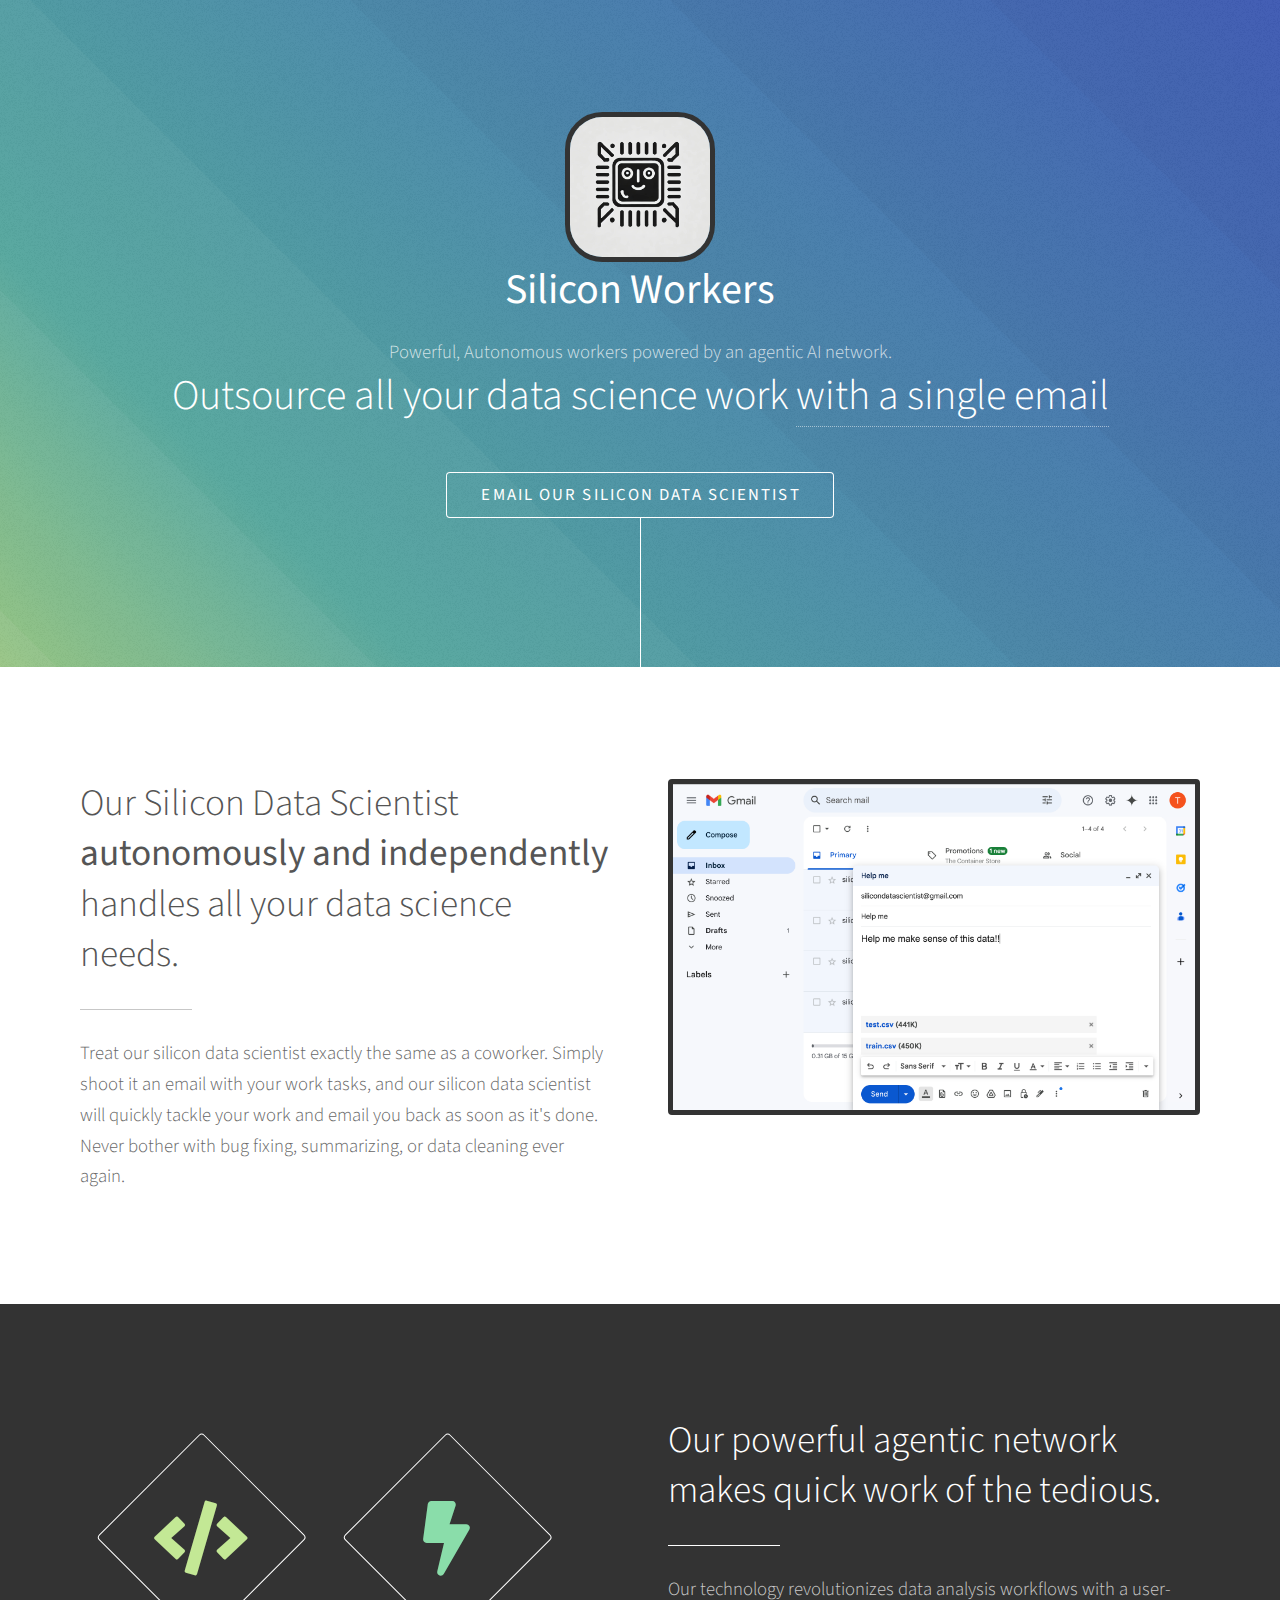
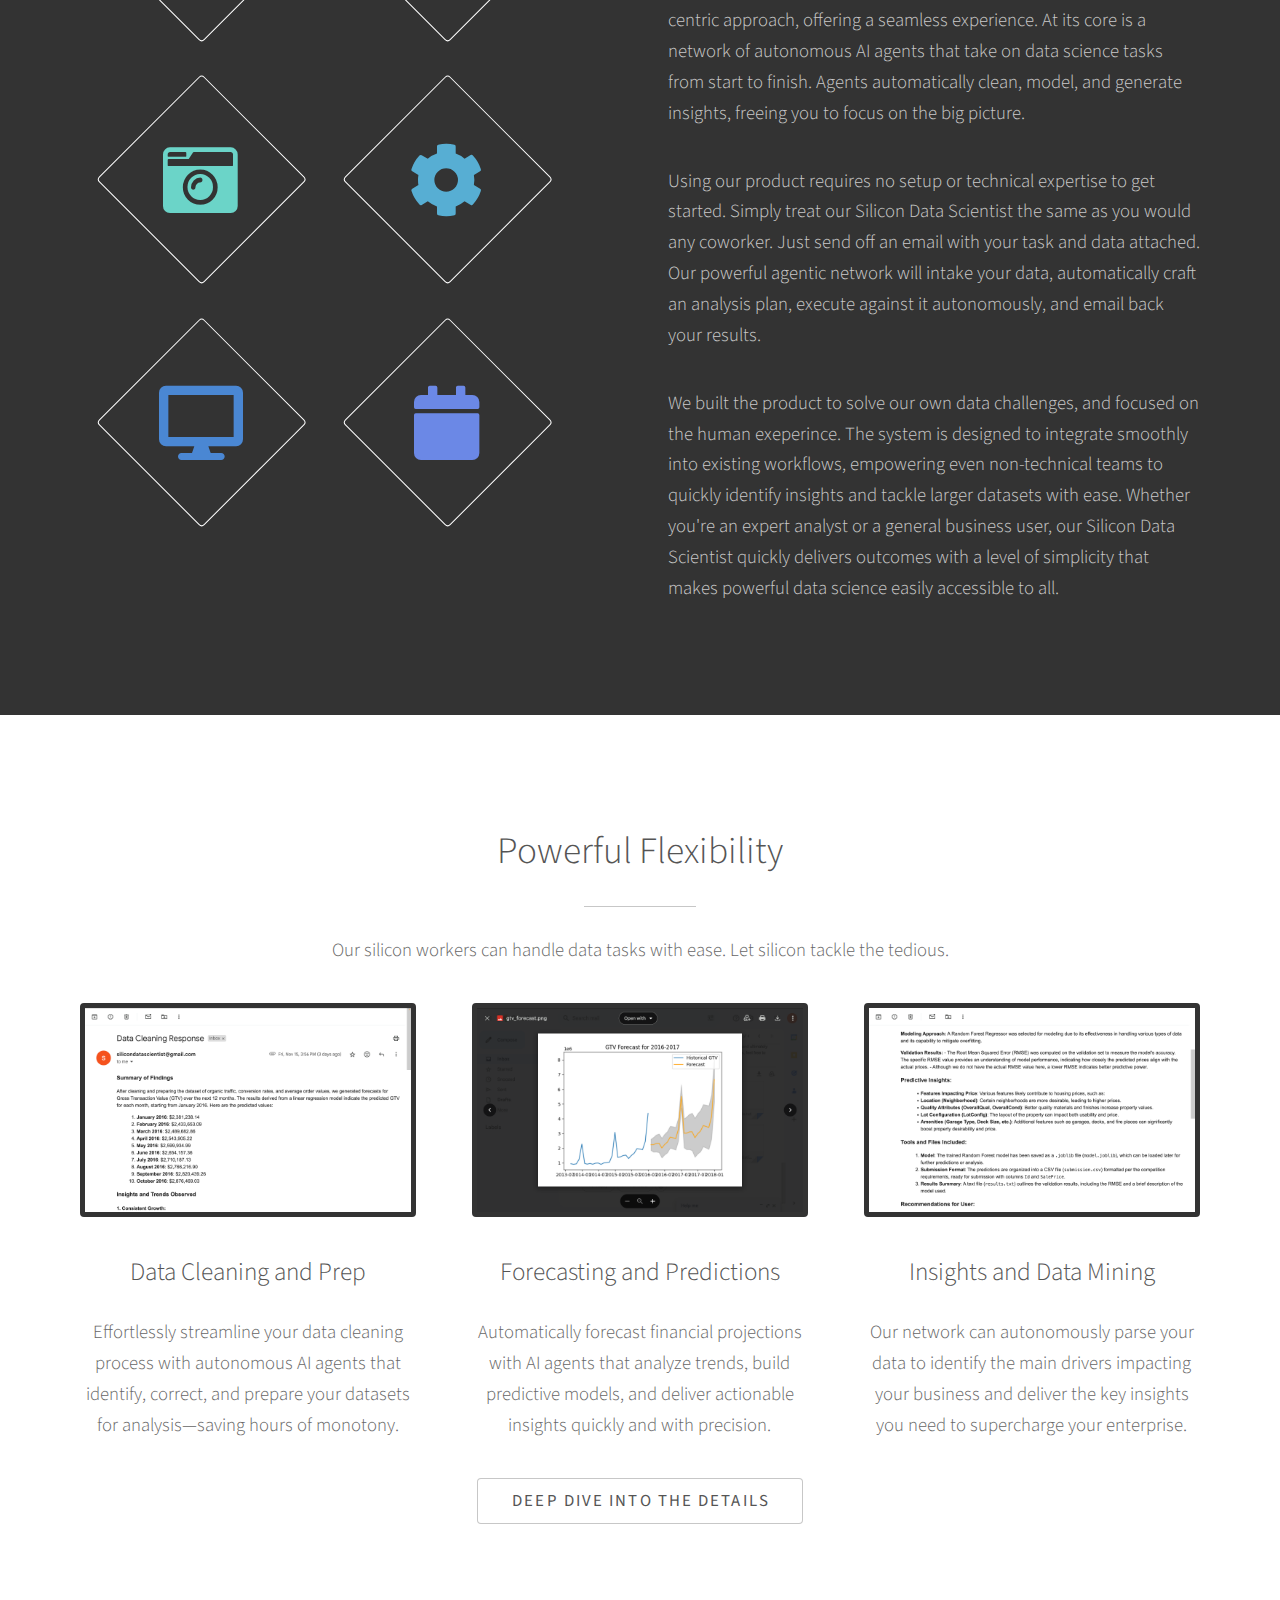
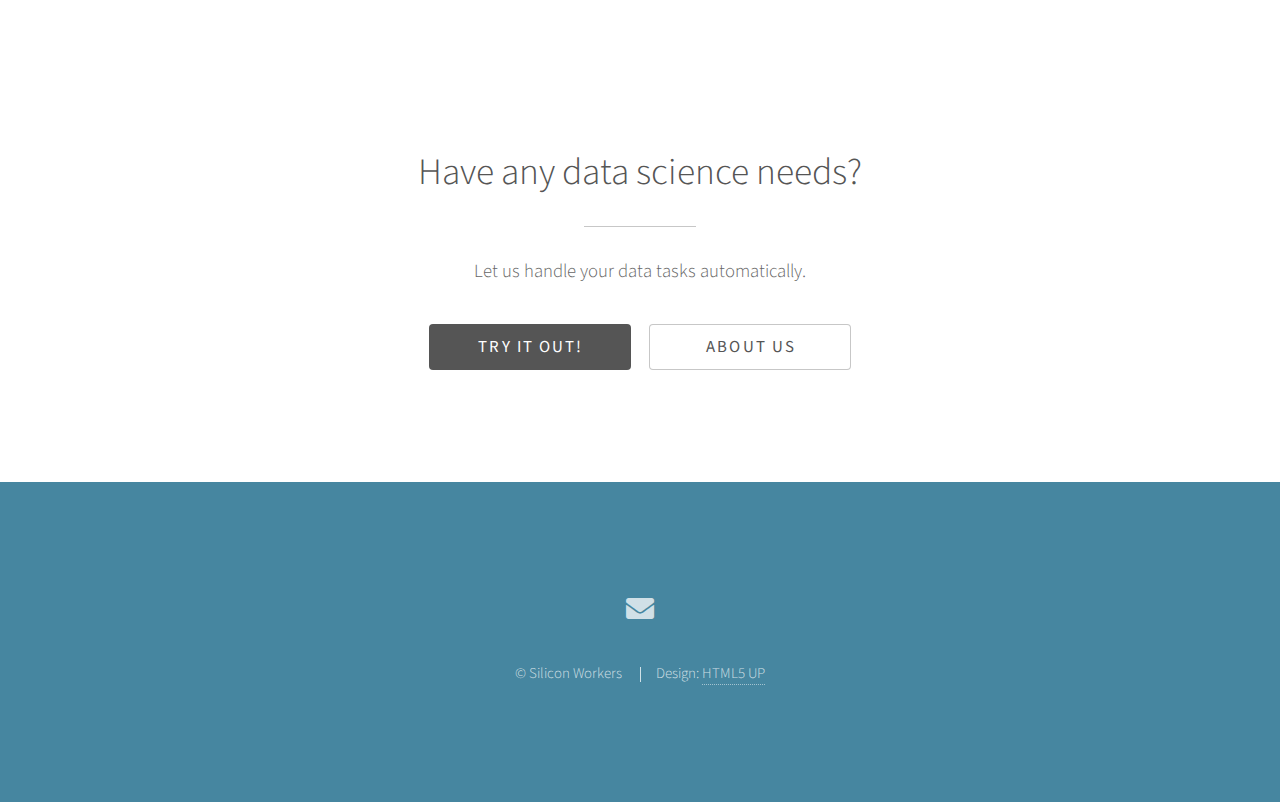
==== commit da365693: "adding favicon" ====
--- a/index.html
+++ b/index.html
@@ -6,6 +6,7 @@
 -->
 <html>
   <head>
+    <link rel="shortcut icon" type="image/png" href="favicon.png" />
     <title>Silicon Workers</title>
     <meta charset="utf-8" />
     <meta
@@ -75,8 +76,9 @@
           <div class="col-6 col-12-medium">
             <header class="major">
               <h2>
-                Our Silicon Data Scientist <strong>autonomously</strong><br />
-                handles all your data science work.
+                Our Silicon Data Scientist
+                <strong>autonomously and independently</strong><br />
+                handles all your data science needs.
               </h2>
             </header>
             <p>
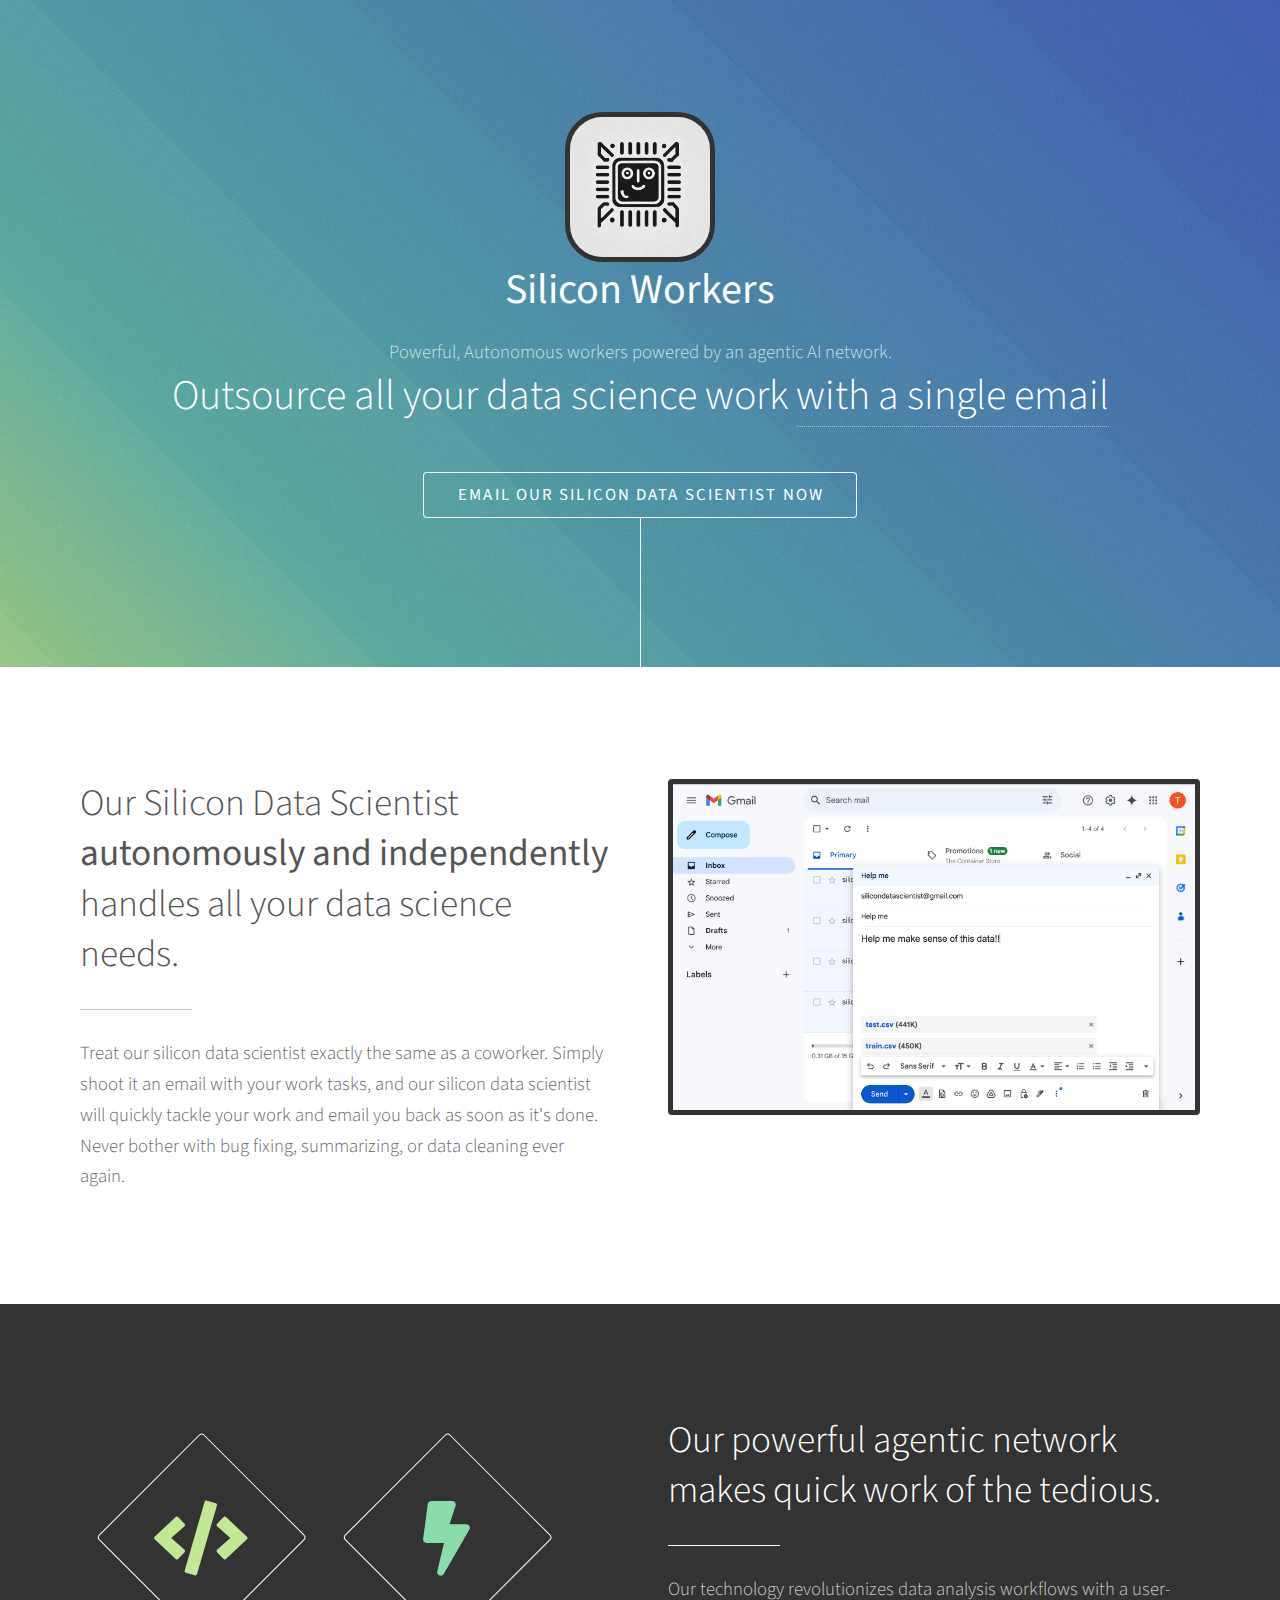
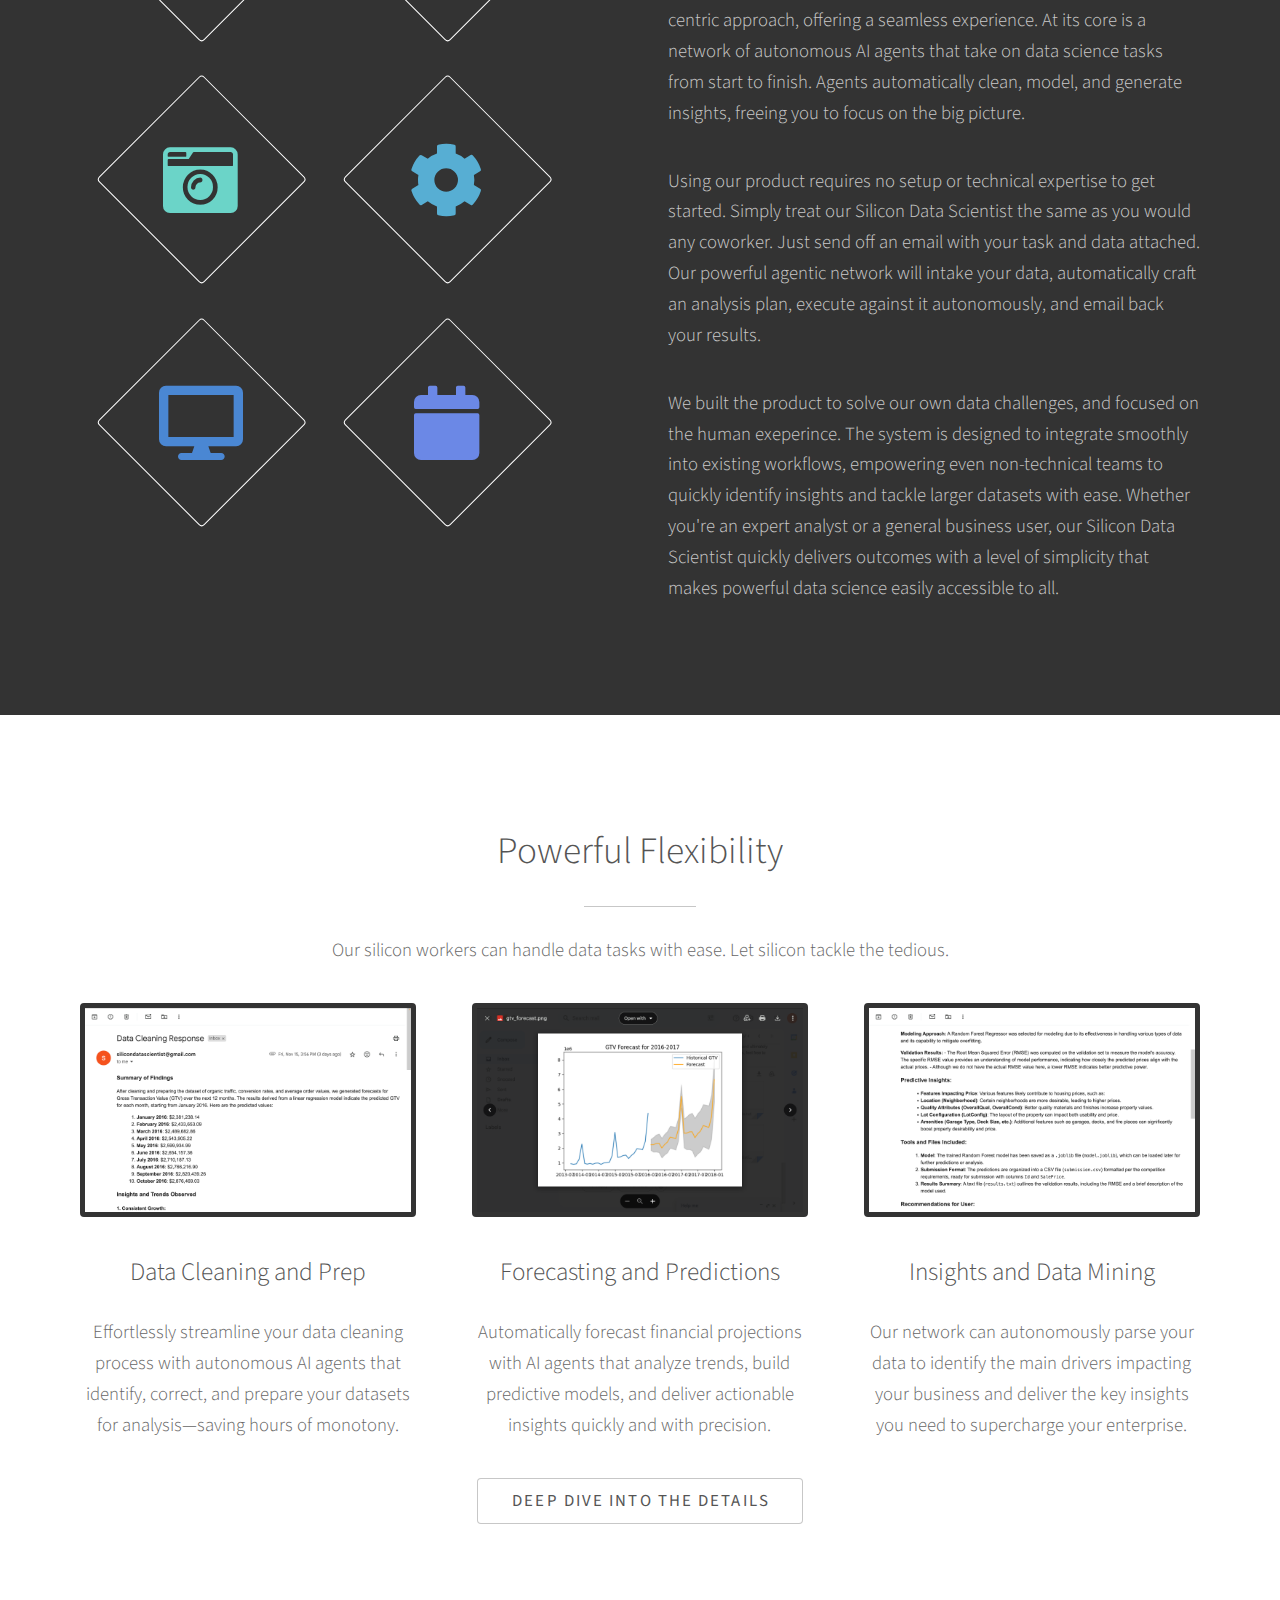
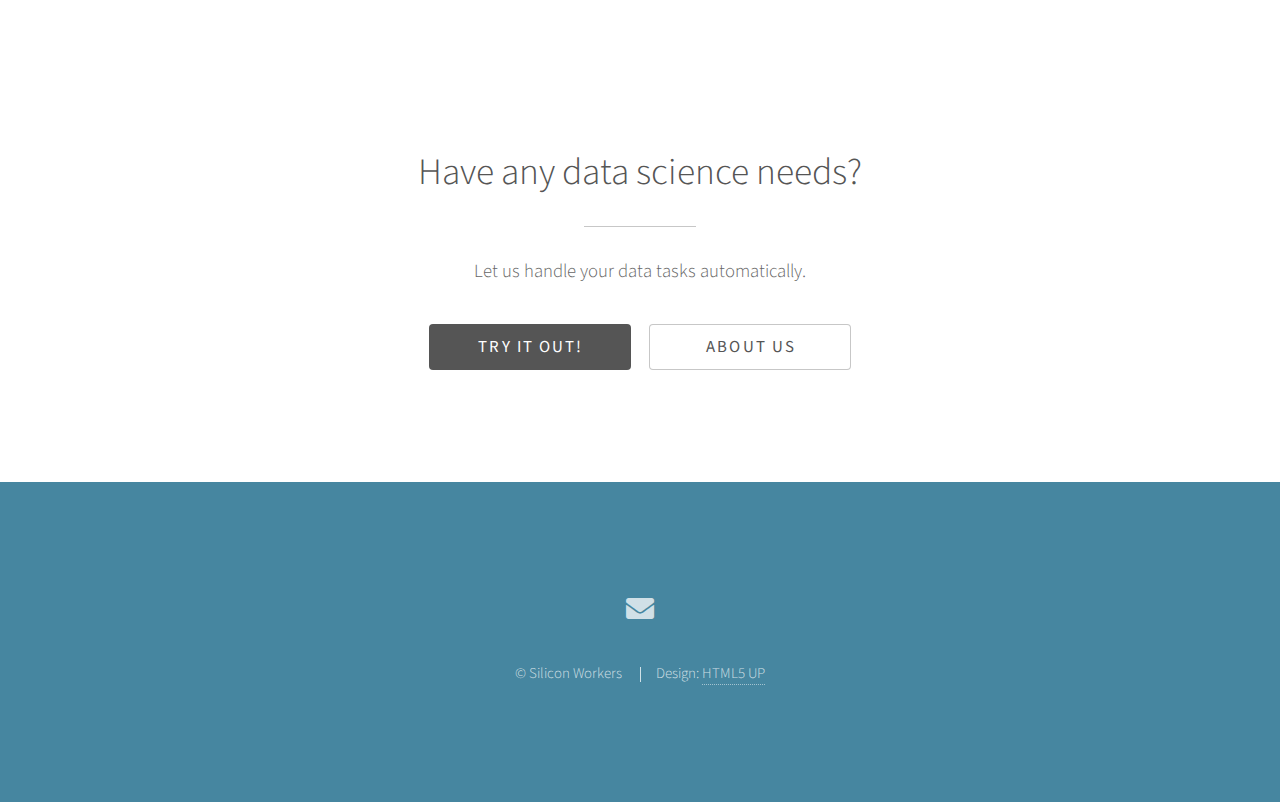
==== commit 84c4ac84: "added Now to CTA" ====
--- a/index.html
+++ b/index.html
@@ -62,7 +62,7 @@
             <a
               href="mailto:silicondatascientist@gmail.com?subject=Data Request&body=Describe your request here, and don't forget to attach your data, Silicon Data Scientist currently accepts .CSV, .XLS and .XLSX files."
               class="button scrolly"
-              >Email Our Silicon Data Scientist</a
+              >Email Our Silicon Data Scientist Now</a
             >
           </li>
         </ul>
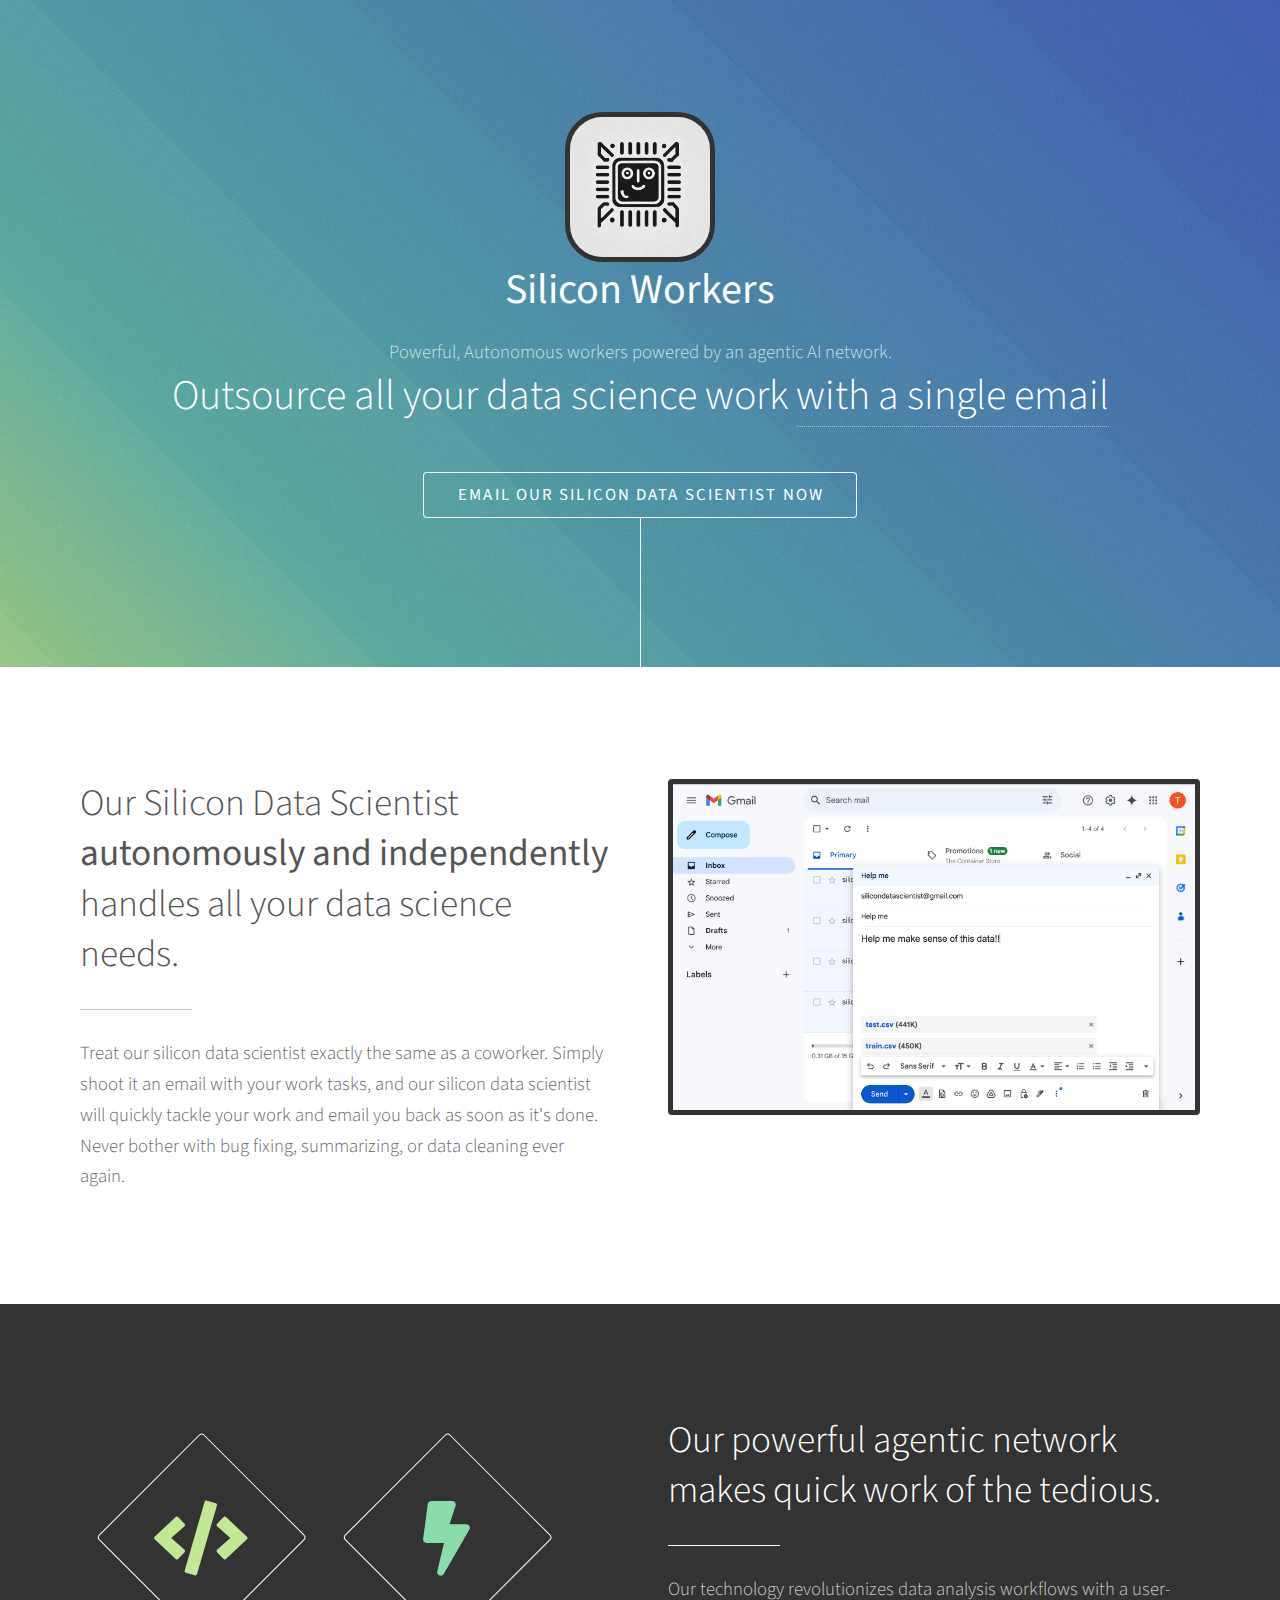
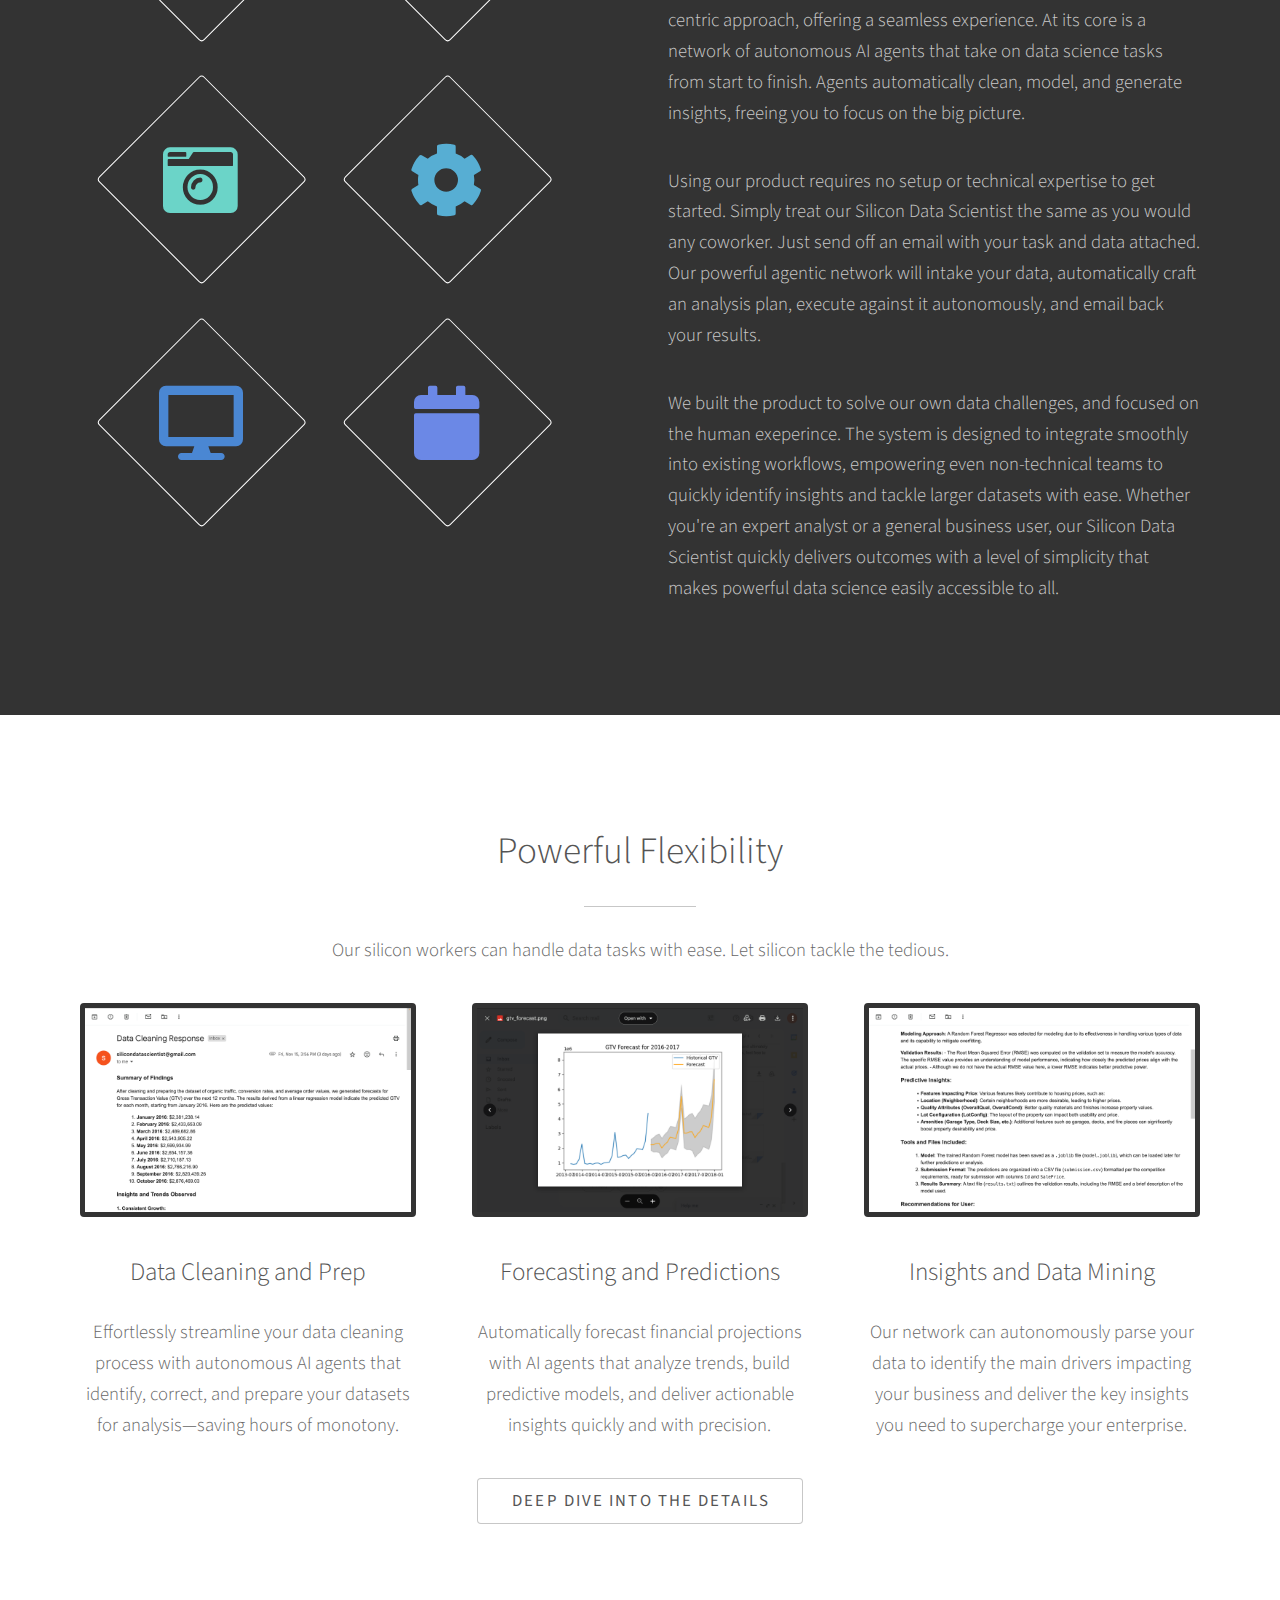
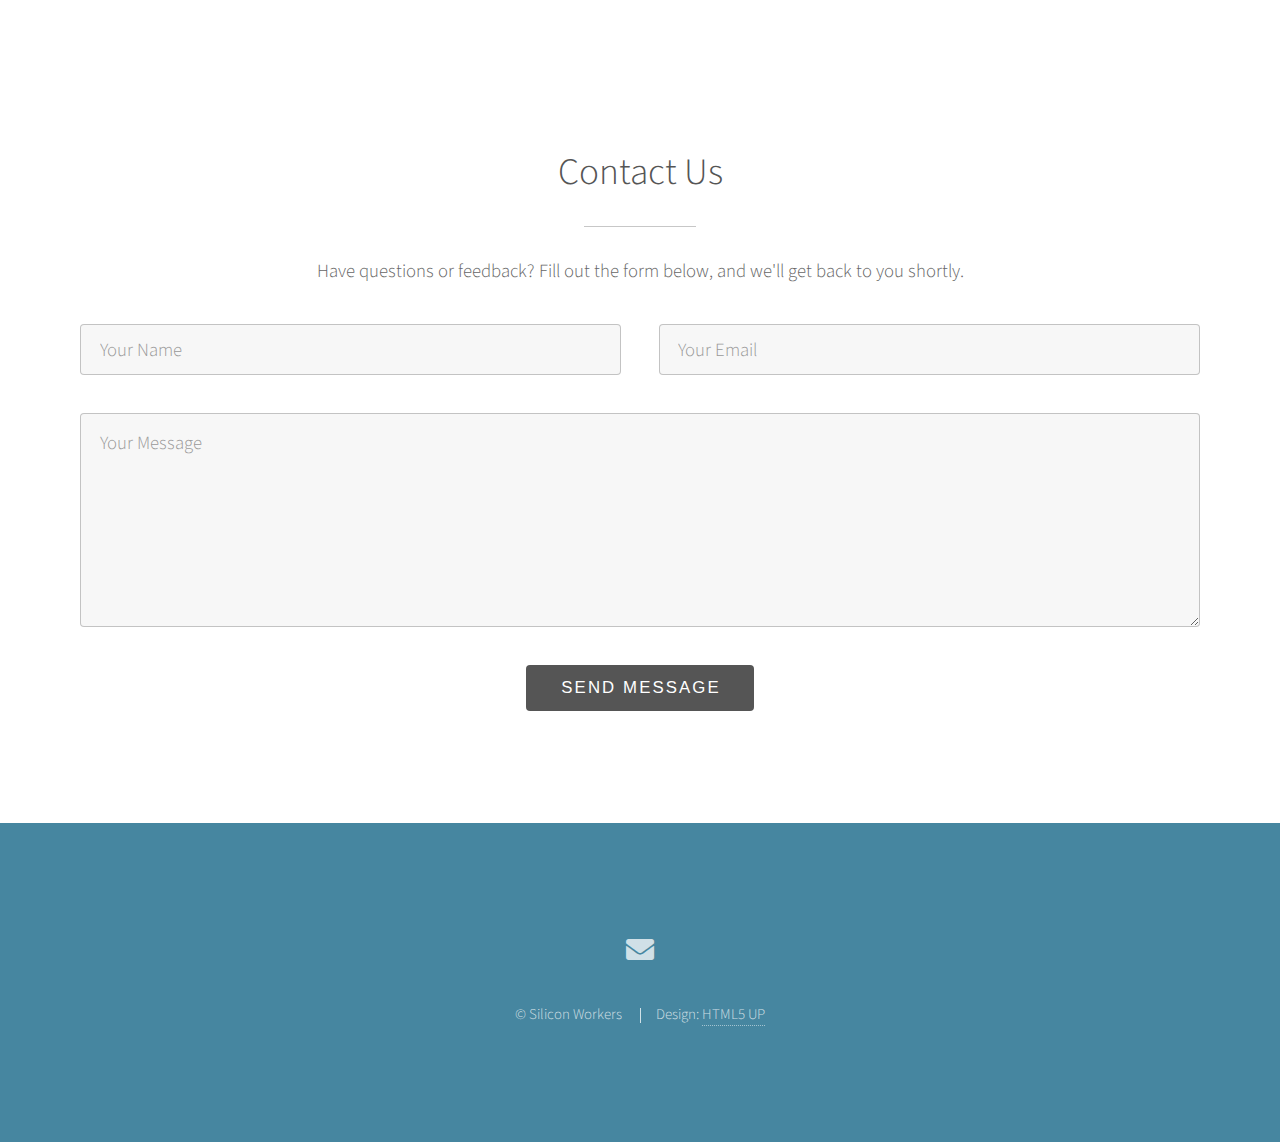
==== commit d8aa112a: "added form" ====
--- a/index.html
+++ b/index.html
@@ -210,7 +210,7 @@
     </section>
 
     <!-- Four -->
-    <section id="four" class="main style1 special">
+    <!-- <section id="four" class="main style1 special">
       <div class="container">
         <header class="major">
           <h2>Have any data science needs?</h2>
@@ -226,6 +226,59 @@
           </li>
           <li><a href="#" class="button wide">About Us</a></li>
         </ul>
+      </div>
+    </section> -->
+
+    <!-- Add this before the footer section -->
+    <section id="form" class="main style1 special">
+      <div class="container">
+        <header class="major">
+          <h2>Contact Us</h2>
+        </header>
+        <p>
+          Have questions or feedback? Fill out the form below, and we'll get
+          back to you shortly.
+        </p>
+        <form id="contact-form">
+          <div class="row gtr-uniform">
+            <div class="col-6 col-12-xsmall">
+              <input
+                type="text"
+                name="name"
+                id="name"
+                placeholder="Your Name"
+                required
+              />
+            </div>
+            <div class="col-6 col-12-xsmall">
+              <input
+                type="email"
+                name="email"
+                id="email"
+                placeholder="Your Email"
+                required
+              />
+            </div>
+            <div class="col-12">
+              <textarea
+                name="message"
+                id="message"
+                placeholder="Your Message"
+                rows="6"
+                required
+              ></textarea>
+            </div>
+            <div class="col-12">
+              <ul class="actions special">
+                <li>
+                  <button type="submit" class="button primary">
+                    Send Message
+                  </button>
+                </li>
+              </ul>
+            </div>
+          </div>
+        </form>
       </div>
     </section>
 
@@ -253,5 +306,51 @@
     <script src="assets/js/breakpoints.min.js"></script>
     <script src="assets/js/util.js"></script>
     <script src="assets/js/main.js"></script>
+    <script>
+      document.addEventListener("DOMContentLoaded", function () {
+        const form = document.getElementById("contact-form");
+
+        form.addEventListener("submit", async function (event) {
+          event.preventDefault(); // Prevent default form submission
+
+          // Extract data from the form
+          const formData = {
+            name: document.getElementById("name").value,
+            email: document.getElementById("email").value,
+            message: document.getElementById("message").value,
+          };
+
+          console.log(JSON.stringify(formData));
+
+          const proxyUrl = "https://cors-anywhere.herokuapp.com/"; // Public proxy for testing
+          const apiUrl =
+            "https://script.google.com/macros/s/AKfycbwRNt5Q7llxFoDa3Oz0NRFyUgxm8Bg7NcpzXuk3Hg8ZGwthMykKfkGL8P4exaYQPsyi/exec";
+
+          try {
+            // Send data to the API endpoint
+            const response = await fetch(apiUrl, {
+              redirect: "follow",
+              method: "POST",
+              headers: {
+                "Content-Type": "text/plain;charset=utf-8",
+              },
+              body: JSON.stringify(formData),
+            });
+
+            console.log(JSON.stringify(formData));
+
+            if (response.ok) {
+              alert("Message sent successfully: " + JSON.stringify(response));
+            } else {
+              alert("Message sent successfully: " + JSON.stringify(response));
+            }
+          } catch (error) {
+            console.error("Error:", error);
+            console.log(error);
+            alert("Message sent successfully");
+          }
+        });
+      });
+    </script>
   </body>
 </html>
